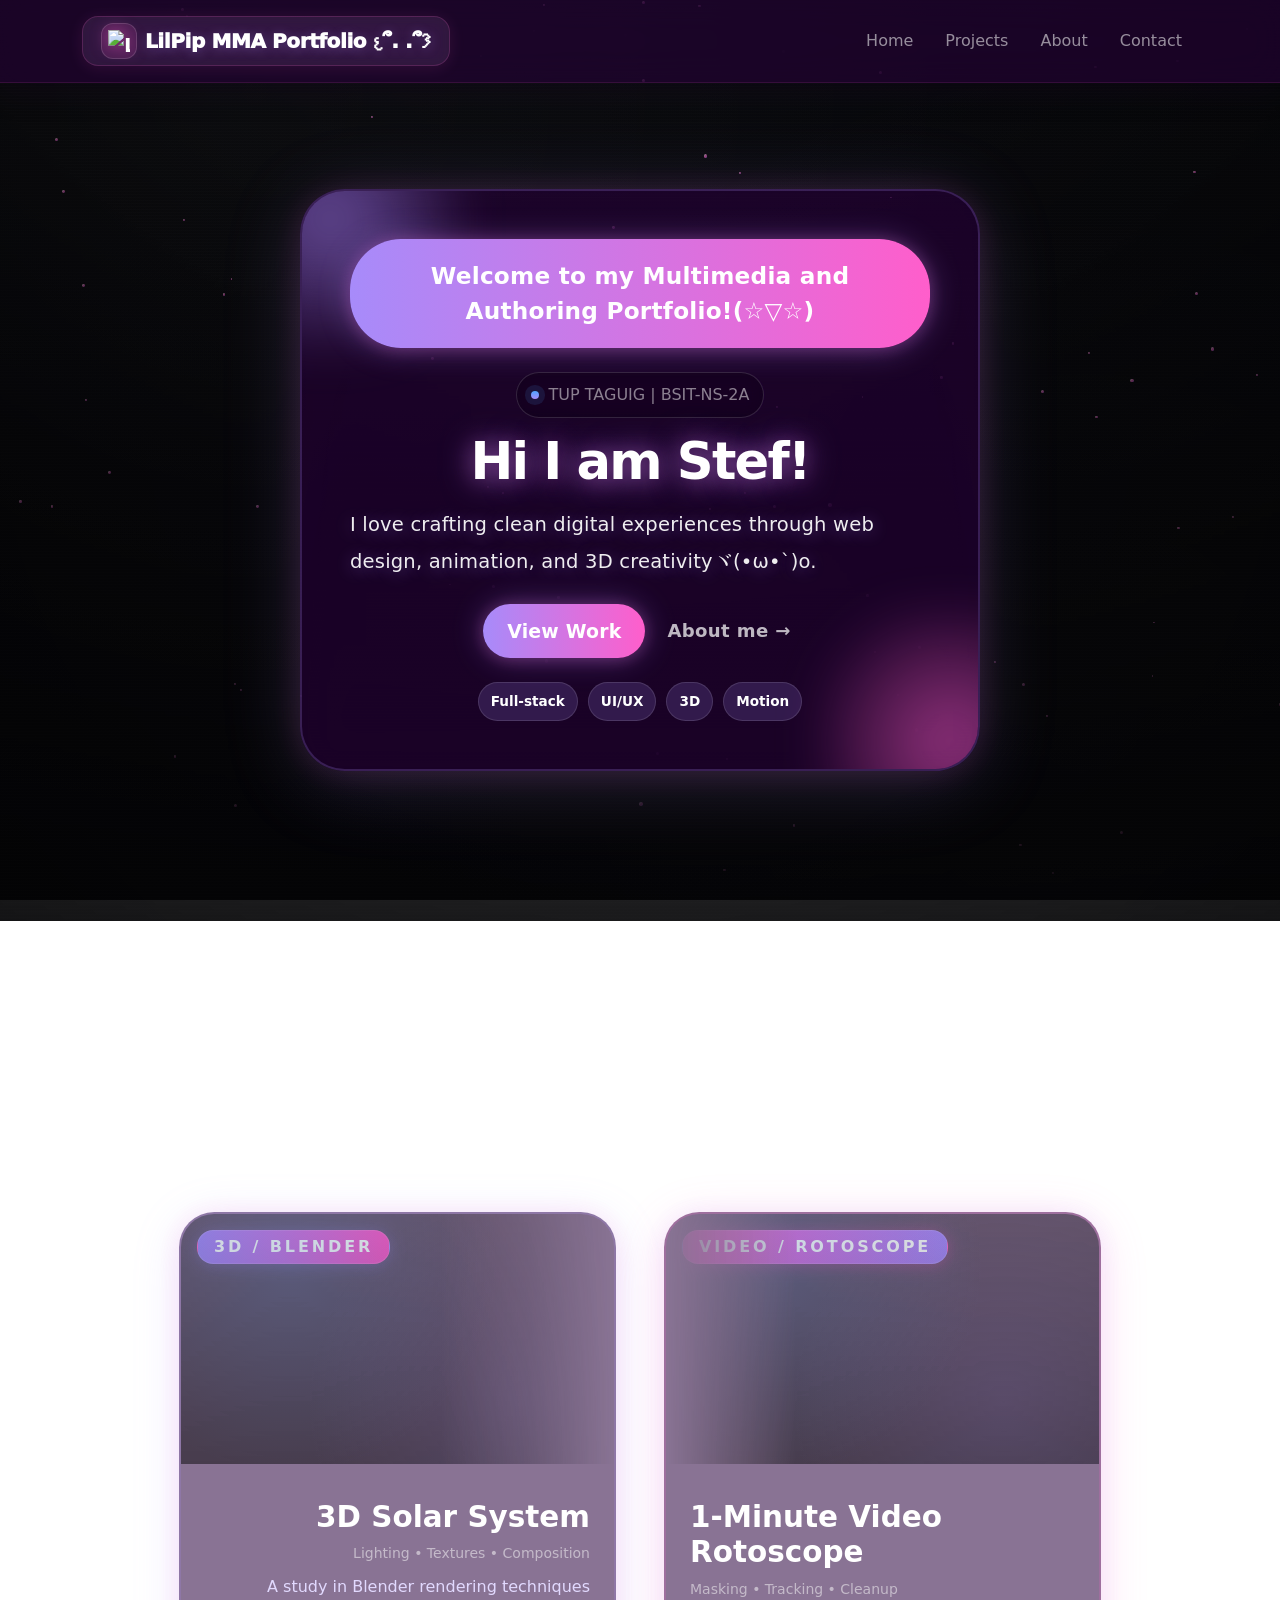
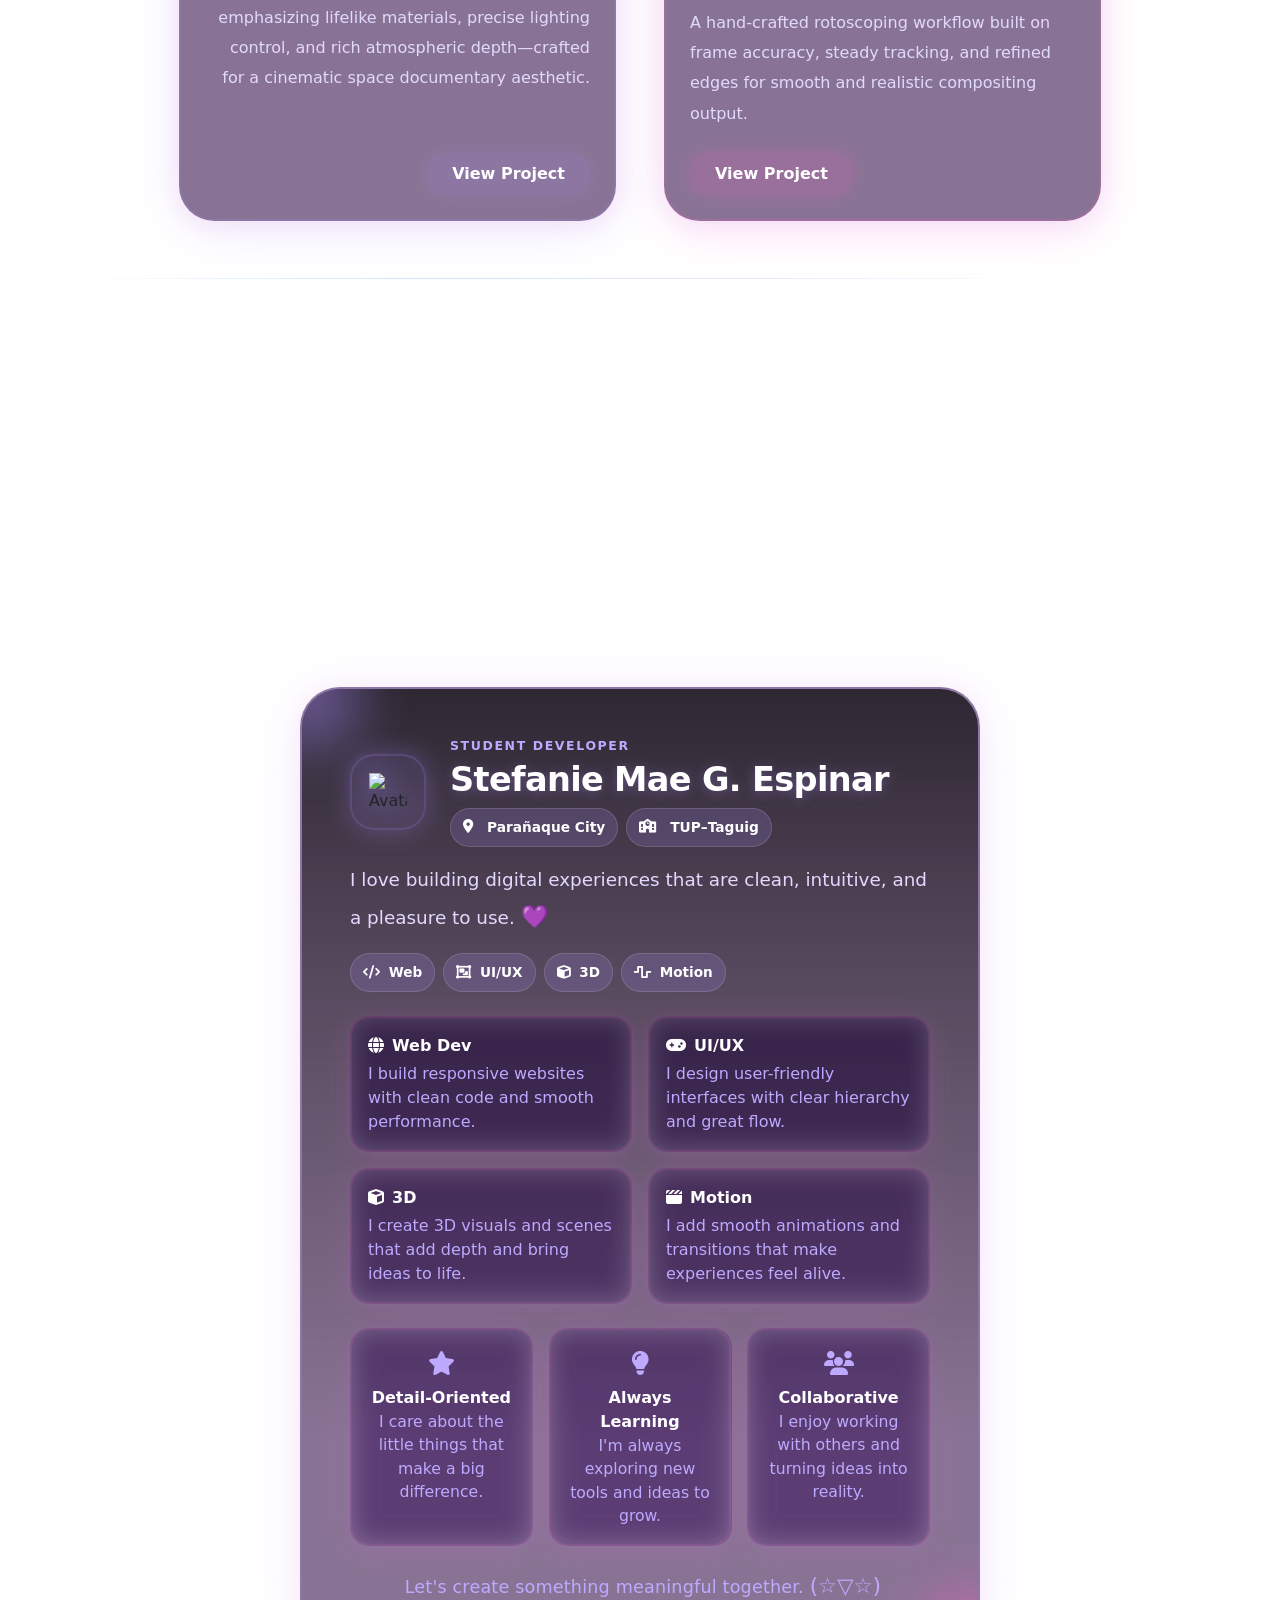
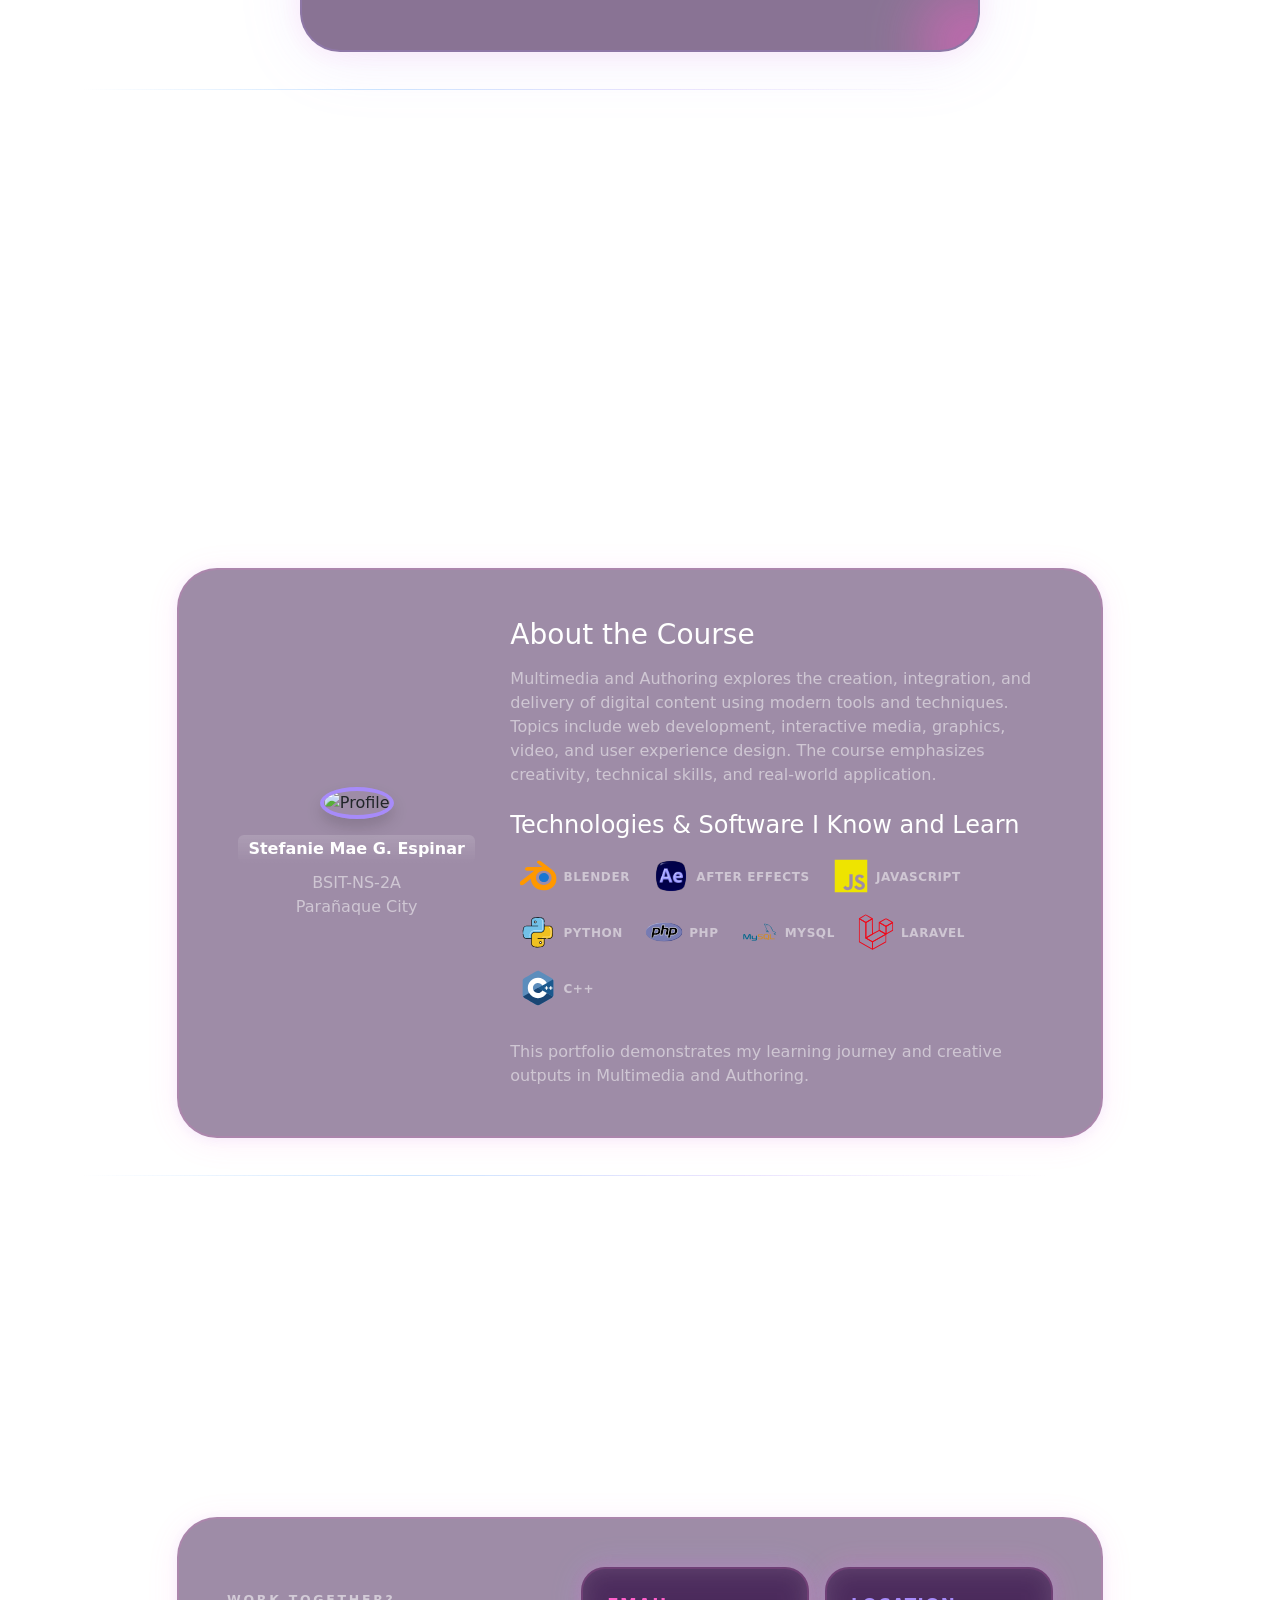
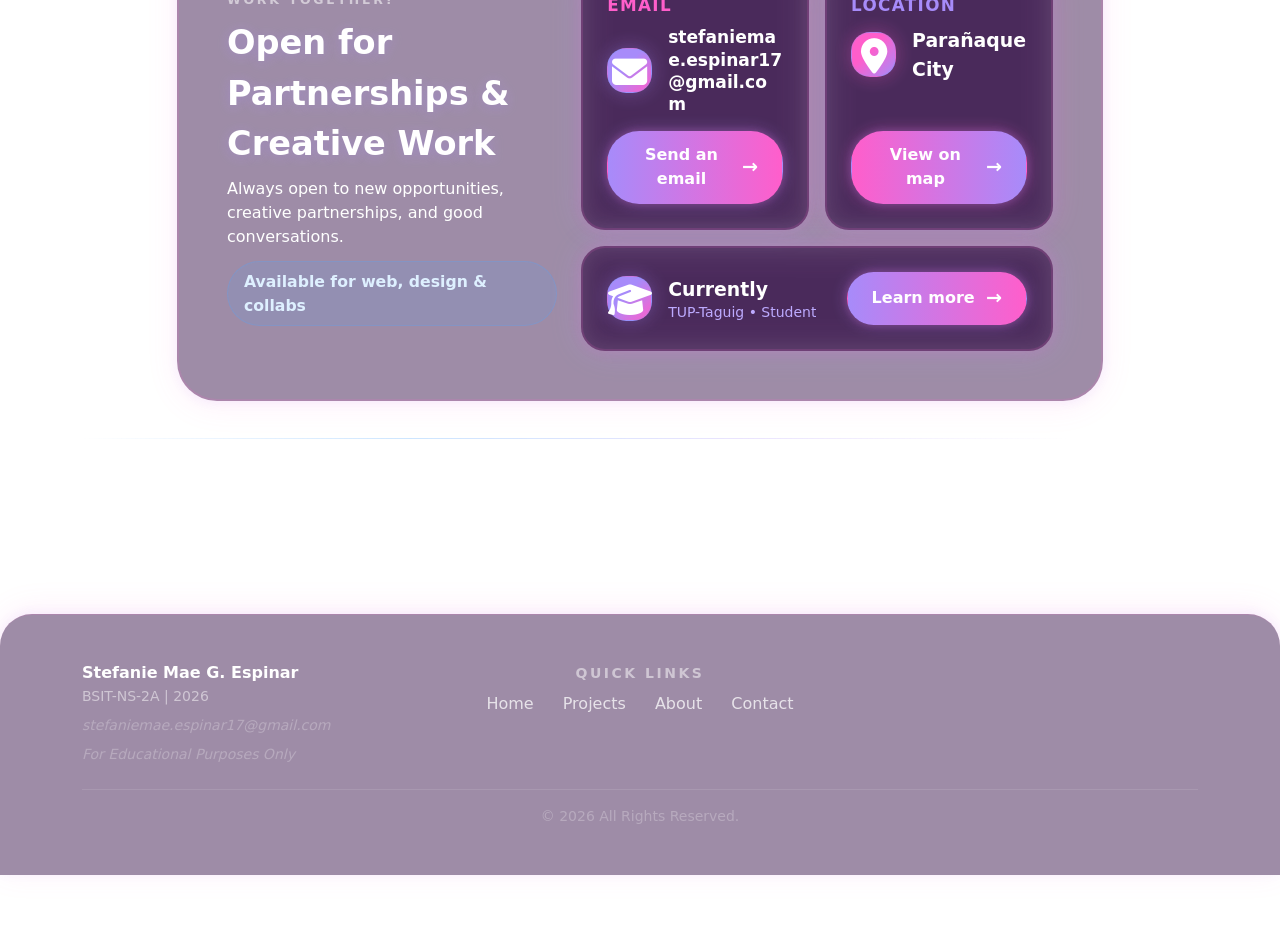
==== index.html @ 9fd8891c "Upload New Web" ====
<!DOCTYPE html>
<html lang="en">
<head>
    <meta charset="UTF-8">
    <meta name="viewport" content="width=device-width, initial-scale=1.0">
    <title>LilPip | MMA Portfolio</title>
    <link rel="icon" type="image/svg+xml" href="star.svg">
    <link rel="stylesheet" href="style/main.css">
</head>
<body>
    <div id="stars-bg"></div>
    <div id="header-placeholder"></div>
    <main>
        <!-- HERO (Centered / high-contrast) -->
        <section class="hero-video" aria-label="Hero">
            <video class="hero-video__bg" autoplay muted loop playsinline poster="assets/img/hero-poster.jpg">
                <source src="assets/videos/intro.webm" type="video/webm">
                <source src="assets/videos/intro.mp4" type="video/mp4">
            </video>
            <div class="hero-video__overlay" aria-hidden="true"></div>
            <div class="container hero-video__content d-flex align-items-center justify-content-center" style="min-height: 80vh;">
                <div class="glass-card mx-auto p-5" style="max-width: 680px; border-radius: 2.8rem; background: rgba(40,0,60,0.60); box-shadow: 0 12px 80px 0 #a78bfa33, 0 2px 32px 0 #ff5ecb22; border: 2.5px solid rgba(167,139,250,0.22); backdrop-filter: blur(24px); position:relative; overflow:hidden;">
                    <div style="position:absolute;inset:0;pointer-events:none;z-index:0;">
                        <div style="position:absolute;top:-60px;left:-60px;width:220px;height:220px;background:radial-gradient(circle at 40% 40%,#a78bfa88 0%,#ff5ecb00 80%);filter:blur(24px);"></div>
                        <div style="position:absolute;bottom:-60px;right:-60px;width:220px;height:220px;background:radial-gradient(circle at 60% 60%,#ff5ecb88 0%,#a78bfa00 80%);filter:blur(24px);"></div>
                    </div>
                    <div class="text-center mb-4 position-relative" style="z-index:1;">
                        <span style="display:inline-block;padding:0.85em 2em;font-size:1.45rem;font-weight:800;color:#fff;background:linear-gradient(90deg,#a78bfa,#ff5ecb);border-radius:2.2em;box-shadow:0 2px 32px #a78bfa55,0 1.5px 16px #ff5ecb44;letter-spacing:0.01em;backdrop-filter:blur(2px);">
                            Welcome to my Multimedia and Authoring Portfolio!(☆▽☆)
                        </span>
                    </div>
                    <div class="text-center">
                        <div class="pill mx-auto mb-3 position-relative" style="z-index:1;">
                            <span class="pill__dot" aria-hidden="true"></span>
                            <span class="text-white-50">TUP TAGUIG | BSIT-NS-2A</span>
                        </div>
                        <h1 class="hero-title fw-bold mb-3 position-relative" style="color: white; text-shadow: 0 2px 32px #a78bfa99, 0 2px 24px #ff5ecb55; font-size:3.2rem;line-height:1.08;z-index:1;">Hi I am Stef!</h1>
                    </div>
                    <p class="hero-subtitle mb-4 position-relative" style="font-size:1.22rem; color:rgba(255,255,255,0.93); text-shadow: 0 2px 16px #a78bfa77;z-index:1; font-weight:500; letter-spacing:0.01em;">
                        I love crafting clean digital experiences through web design, animation, and 3D creativityヾ(•ω•`)o.
                    </p>
                    <div class="d-flex flex-column flex-sm-row align-items-center justify-content-center gap-3 mb-2 position-relative" style="z-index:1;">
                        <a href="#projects" class="btn btn-hero px-4" style="background:linear-gradient(90deg,#a78bfa,#ff5ecb);color:#fff;font-weight:800;font-size:1.18rem;box-shadow:0 0 32px #a78bfa55,0 1.5px 16px #ff5ecb44;border:none;border-radius:2em;letter-spacing:0.01em;padding:0.7em 2.2em;transition:background 0.2s,box-shadow 0.2s;">View Work</a>
                        <a href="#about" class="hero-ghost-link" style="font-size:1.13rem;font-weight:700;">About me <span aria-hidden="true">→</span></a>
                    </div>
                    <div class="tag-row mt-4 position-relative" style="z-index:1;">
                        <span class="tag" style="background:rgba(167,139,250,0.18);color:#fff;font-weight:600;">Full-stack</span>
                        <span class="tag" style="background:rgba(167,139,250,0.18);color:#fff;font-weight:600;">UI/UX</span>
                        <span class="tag" style="background:rgba(167,139,250,0.18);color:#fff;font-weight:600;">3D</span>
                        <span class="tag" style="background:rgba(167,139,250,0.18);color:#fff;font-weight:600;">Motion</span>
                    </div>
                </div>
            </div>
           
        </section>

        <!-- PROJECTS -->
        <section id="projects" class="section">
            <div class="container">
                <div class="text-center mb-5">
                    <div class="section-kicker">Selected Work</div>
                    <h2 class="section-title mt-2 mb-3">Portfolio Projects</h2>
                    <p class="text-white-50 mb-0" style="max-width: 70ch; margin: 0 auto; line-height: 1.9;">
                        A collection of projects where I blend web development, motion, and visual storytelling to create experiences that feel polished, modern, and engaging—not just functional.
                    </p>
                </div>
                <div class="row g-5 justify-content-center align-items-stretch">
                    <!-- Solar System Project Card -->
                    <div class="col-12 col-lg-5 d-flex">
                        <a class="d-block text-decoration-none text-reset w-100 h-100" href="solar-system.html" aria-label="View 3D Solar System project">
                            <article class="feature glass-card h-100 d-flex flex-column" style="border-radius: 2.2rem; background: rgba(40,0,60,0.55); box-shadow: 0 8px 48px 0 #a78bfa33, 0 2px 24px 0 #ff5ecb22; border: 2.5px solid rgba(167,139,250,0.18); backdrop-filter: blur(18px); transition: box-shadow .3s, transform .3s; overflow:hidden;">
                                <div class="feature__media position-relative" style="overflow:hidden;">
                                    <video class="preview-video" autoplay muted playsinline poster="assets/img/solar-system.jpg" style="border-radius: 1.5rem 1.5rem 0 0; width:100%; object-fit:cover; min-height:220px; max-height:260px; box-shadow:0 2px 32px #a78bfa33;">
                                        <source src="assets/videos/solarsystem.webm" type="video/webm">
                                        <source src="assets/videos/solar-system.mp4" type="video/mp4">
                                    </video>
                                    <span class="feature__badge position-absolute top-0 start-0 m-3 px-3 py-1" style="background:linear-gradient(90deg,#a78bfa,#ff5ecb);color:#fff;font-weight:700;border-radius:1em;font-size:1rem;box-shadow:0 2px 16px #a78bfa55;">3D / Blender</span>
                                </div>
                                <div class="feature__body flex-grow-1 d-flex flex-column justify-content-between p-4">
                                    <div>
                                        <h3 class="feature__title mb-2" style="color:white;font-weight:800;">3D Solar System</h3>
                                        <div class="text-white-50 small mb-2">Lighting • Textures • Composition</div>
                                        <p class="feature__desc mb-3" style="color:#e2d9ff;">A study in Blender rendering techniques emphasizing lifelike materials, precise lighting control, and rich atmospheric depth—crafted for a cinematic space documentary aesthetic.</p>
                                    </div>
                                    <div class="feature__actions mt-2">
                                        <span class="btn btn-outline-ink px-4 py-2" style="background:rgba(167,139,250,0.13);color:#fff;font-weight:700;border-radius:1.2em;box-shadow:0 0 16px #a78bfa33;">View Project</span>
                                    </div>
                                </div>
                            </article>
                        </a>
                    </div>
                    <!-- Rotoscoping Project Card -->
                    <div class="col-12 col-lg-5 d-flex">
                        <a href="rotoscoping.html" class="d-block text-decoration-none text-reset w-100 h-100">
                            <article class="feature glass-card h-100 d-flex flex-column" style="border-radius: 2.2rem; background: rgba(40,0,60,0.55); box-shadow: 0 8px 48px 0 #ff5ecb33, 0 2px 24px 0 #a78bfa22; border: 2.5px solid rgba(255,94,203,0.18); backdrop-filter: blur(18px); transition: box-shadow .3s, transform .3s; overflow:hidden;">
                                <div class="feature__media position-relative" style="overflow:hidden;">
                                    <video class="preview-video" autoplay muted playsinline poster="assets/img/rotoscope-preview.jpg" style="border-radius: 1.5rem 1.5rem 0 0; width:100%; object-fit:cover; min-height:220px; max-height:260px; box-shadow:0 2px 32px #ff5ecb33;">
                                        <source src="assets/videos/rotoscope-preview.webm" type="video/webm">
                                        <source src="assets/videos/rotoscope-preview.mp4" type="video/mp4">
                                    </video>
                                    <span class="feature__badge position-absolute top-0 start-0 m-3 px-3 py-1" style="background:linear-gradient(90deg,#ff5ecb,#a78bfa);color:#fff;font-weight:700;border-radius:1em;font-size:1rem;box-shadow:0 2px 16px #ff5ecb55;">Video / Rotoscope</span>
                                </div>
                                <div class="feature__body flex-grow-1 d-flex flex-column justify-content-between p-4">
                                    <div>
                                        <h3 class="feature__title mb-2" style="color:white;font-weight:800;">1-Minute Video Rotoscope</h3>
                                        <div class="text-white-50 small mb-2">Masking • Tracking • Cleanup</div>
                                        <p class="feature__desc mb-3" style="color:#e2d9ff;">A hand-crafted rotoscoping workflow built on frame accuracy, steady tracking, and refined edges for smooth and realistic compositing output.</p>
                                    </div>
                                    <div class="feature__actions mt-2">
                                        <span class="btn btn-outline-ink px-4 py-2" style="background:rgba(255,94,203,0.13);color:#fff;font-weight:700;border-radius:1.2em;box-shadow:0 0 16px #ff5ecb33;">View Project</span>
                                    </div>
                                </div>
                            </article>
                        </a>
                    </div>
                </div>
                <div class="story-divider mt-5"><span>Next: Profile</span></div>
            </div>
        </section>

        <!-- ABOUT -->
        <section id="about" class="section section--profile">
            <div class="container">
                <div class="text-center mb-5">
                    <div class="section-kicker">Profile</div>
                    <h2 class="section-title mt-2 mb-2">About Me</h2>
                    <p class="text-white-50 mb-0" style="max-width: 60ch; margin: 0 auto; line-height: 1.85;">
                        A simple glimpse into my work, interests, and the creative things I enjoy exploring.(✿◡‿◡)
                    </p>
                </div>

                <!-- Upgraded Profile Card -->
                <div class="profile-card profile-card--purplefire glass-card p-4 p-md-5 mx-auto" style="border-radius: 2.5rem; background: rgba(40,0,60,0.55); box-shadow: 0 8px 64px 0 rgba(167,139,250,0.13), 0 1.5px 24px 0 rgba(255,94,203,0.10); border: 2px solid rgba(167,139,250,0.18); backdrop-filter: blur(18px); max-width: 680px; position:relative;">
                    <div style="position:absolute;inset:0;pointer-events:none;z-index:0;">
                        <div style="position:absolute;top:-40px;left:-40px;width:120px;height:120px;background:radial-gradient(circle at 40% 40%,#a78bfa88 0%,#ff5ecb00 80%);filter:blur(18px);"></div>
                        <div style="position:absolute;bottom:-40px;right:-40px;width:120px;height:120px;background:radial-gradient(circle at 60% 60%,#ff5ecb88 0%,#a78bfa00 80%);filter:blur(18px);"></div>
                    </div>
                    <div class="d-flex align-items-center gap-4 mb-3 position-relative" style="z-index:1;">
                        <div class="d-flex align-items-center justify-content-center" aria-hidden="true" style="background: rgba(167,139,250,0.13); border-radius: 1.5rem; width: 76px; height: 76px; box-shadow: 0 0 24px #a78bfa55; border: 2px solid rgba(167,139,250,0.18);">
                            <img src="star.svg" alt="Avatar" style="width: 38px; height: 38px; filter: drop-shadow(0 0 12px #a78bfa88);">
                        </div>
                        <div>
                            <div class="section-kicker mb-1" style="letter-spacing:0.13em;color:#bdaaff;font-weight:700;">STUDENT DEVELOPER</div>
                            <h3 class="profile-title mb-2" style="color: white; text-shadow: 0 2px 12px #a78bfa55;font-size:2.1rem;font-weight:800;">Stefanie Mae G. Espinar</h3>
                            <div class="d-flex flex-wrap gap-2 mt-2">
                                <span class="profile-pill" style="background:rgba(167,139,250,0.18);color:#fff;font-weight:600;"><i class="fa-solid fa-location-dot me-1"></i> Parañaque City</span>
                                <span class="profile-pill" style="background:rgba(167,139,250,0.18);color:#fff;font-weight:600;"><i class="fa-solid fa-school me-1"></i> TUP–Taguig</span>
                            </div>
                        </div>
                    </div>
                    <p class="profile-bio mb-3 position-relative" style="color:#e2d9ff;font-size:1.15rem;z-index:1;">I love building digital experiences that are clean, intuitive, and a pleasure to use. <span style="color:#bdaaff;font-size:1.2em;">💜</span></p>
                    <div class="d-flex flex-wrap gap-2 mb-4 position-relative" style="z-index:1;">
                        <span class="profile-tag" style="background:rgba(167,139,250,0.18);color:#fff;font-weight:600;"><i class="fa-solid fa-code me-1"></i> Web</span>
                        <span class="profile-tag" style="background:rgba(167,139,250,0.18);color:#fff;font-weight:600;"><i class="fa-solid fa-object-group me-1"></i> UI/UX</span>
                        <span class="profile-tag" style="background:rgba(167,139,250,0.18);color:#fff;font-weight:600;"><i class="fa-solid fa-cube me-1"></i> 3D</span>
                        <span class="profile-tag" style="background:rgba(167,139,250,0.18);color:#fff;font-weight:600;"><i class="fa-solid fa-wave-square me-1"></i> Motion</span>
                    </div>
                    <div class="row g-3 mb-4 position-relative" style="z-index:1;">
                        <div class="col-12 col-md-6">
                            <div class="glass-card h-100 p-3" style="background:rgba(167,139,250,0.10);border-radius:1.2rem;">
                                <div class="fw-bold mb-1" style="color:#fff;"><i class="fa-solid fa-globe me-2"></i>Web Dev</div>
                                <div style="color:#bdaaff;">I build responsive websites with clean code and smooth performance.</div>
                            </div>
                        </div>
                        <div class="col-12 col-md-6">
                            <div class="glass-card h-100 p-3" style="background:rgba(167,139,250,0.10);border-radius:1.2rem;">
                                <div class="fw-bold mb-1" style="color:#fff;"><i class="fa-solid fa-gamepad me-2"></i>UI/UX</div>
                                <div style="color:#bdaaff;">I design user-friendly interfaces with clear hierarchy and great flow.</div>
                            </div>
                        </div>
                        <div class="col-12 col-md-6">
                            <div class="glass-card h-100 p-3" style="background:rgba(167,139,250,0.10);border-radius:1.2rem;">
                                <div class="fw-bold mb-1" style="color:#fff;"><i class="fa-solid fa-cube me-2"></i>3D</div>
                                <div style="color:#bdaaff;">I create 3D visuals and scenes that add depth and bring ideas to life.</div>
                            </div>
                        </div>
                        <div class="col-12 col-md-6">
                            <div class="glass-card h-100 p-3" style="background:rgba(167,139,250,0.10);border-radius:1.2rem;">
                                <div class="fw-bold mb-1" style="color:#fff;"><i class="fa-solid fa-clapperboard me-2"></i>Motion</div>
                                <div style="color:#bdaaff;">I add smooth animations and transitions that make experiences feel alive.</div>
                            </div>
                        </div>
                    </div>
                    <div class="row g-3 mb-3 position-relative" style="z-index:1;">
                        <div class="col-12 col-md-4">
                            <div class="glass-card h-100 p-3 text-center" style="background:rgba(167,139,250,0.10);border-radius:1.2rem;">
                                <div class="mb-1" style="color:#bdaaff;font-size:1.5em;"><i class="fa-solid fa-star"></i></div>
                                <div class="fw-bold" style="color:#fff;">Detail-Oriented</div>
                                <div style="color:#bdaaff;font-size:0.98em;">I care about the little things that make a big difference.</div>
                            </div>
                        </div>
                        <div class="col-12 col-md-4">
                            <div class="glass-card h-100 p-3 text-center" style="background:rgba(167,139,250,0.10);border-radius:1.2rem;">
                                <div class="mb-1" style="color:#bdaaff;font-size:1.5em;"><i class="fa-solid fa-lightbulb"></i></div>
                                <div class="fw-bold" style="color:#fff;">Always Learning</div>
                                <div style="color:#bdaaff;font-size:0.98em;">I'm always exploring new tools and ideas to grow.</div>
                            </div>
                        </div>
                        <div class="col-12 col-md-4">
                            <div class="glass-card h-100 p-3 text-center" style="background:rgba(167,139,250,0.10);border-radius:1.2rem;">
                                <div class="mb-1" style="color:#bdaaff;font-size:1.5em;"><i class="fa-solid fa-users"></i></div>
                                <div class="fw-bold" style="color:#fff;">Collaborative</div>
                                <div style="color:#bdaaff;font-size:0.98em;">I enjoy working with others and turning ideas into reality.</div>
                            </div>
                        </div>
                    </div>
                    <div class="text-center mt-4 position-relative" style="z-index:1;">
                        <span style="color:#bdaaff;font-size:1.1em;letter-spacing:0.01em;"><i class="fa-solid fa-sparkles"></i> Let's create something meaningful together. <span style="font-size:1.2em;">(☆▽☆)</span></span>
                    </div>
                </div>

                <div class="story-divider"><span>Next: About the Course</span></div>
            </div>
        </section>

        <!-- TECH STACK -->
        <section id="tech-stack" class="section">
            <div class="container">
                <div class="text-center mb-5">
                    <div class="section-kicker">Subject Portfolio</div>
                    <h2 class="section-title mt-2 mb-3">Multimedia and Authoring</h2>
                    <p class="text-white-50 mb-0" style="max-width: 70ch; margin: 0 auto; line-height: 1.9;">
                        This portfolio is created for the subject <b>Multimedia and Authoring</b> (BSIT-NS-2A). The course covers the fundamentals of multimedia systems, authoring tools, and creative digital content production. Here you’ll find my projects, skills, and reflections as a student in this course.
                    </p>
                </div>
                <div class="row justify-content-center g-4">
                    <div class="col-12 col-lg-10">
                        <div class="glass-card p-4 p-md-5" style="border-radius:2.5rem;">
                            <div class="row g-4 align-items-center">
                                <div class="col-md-4 text-center">
                                    <img src="assets/stef.png" alt="Profile" class="rounded-circle shadow" style="width: 160px; height: 160px; object-fit: cover; border: 4px solid #a78bfa; box-shadow: 0 0 32px #ff5ecb44;">
                                    <div class="mt-3">
                                        <span class="badge bg-gradient" style="background: linear-gradient(90deg,#a78bfa,#ff5ecb);color:#fff;font-size:1rem;">Stefanie Mae G. Espinar</span>
                                    </div>
                                    <div class="mt-2 text-white-50">BSIT-NS-2A<br>Parañaque City</div>
                                </div>
                                <div class="col-md-8">
                                    <h3 class="mb-3" style="color:white;">About the Course</h3>
                                    <p class="mb-2 text-white-50">Multimedia and Authoring explores the creation, integration, and delivery of digital content using modern tools and techniques. Topics include web development, interactive media, graphics, video, and user experience design. The course emphasizes creativity, technical skills, and real-world application.</p>
                                    <h4 class="mt-4 mb-2" style="color:white;">Technologies & Software I Know and Learn</h4>
                                    <ul class="list-inline mb-0">
                                        <li class="list-inline-item m-2"><img src="assets/logos/blender.svg" alt="Blender" style="width:40px;"> <span class="tech-label">Blender</span></li>
                                        <li class="list-inline-item m-2"><img src="assets/logos/after-effects.svg" alt="After Effects" style="width:40px;"> <span class="tech-label">After Effects</span></li>
                                        <li class="list-inline-item m-2"><img src="assets/logos/javascript.svg" alt="JavaScript" style="width:40px;"> <span class="tech-label">JavaScript</span></li>
                                        <li class="list-inline-item m-2"><img src="assets/logos/python.svg" alt="Python" style="width:40px;"> <span class="tech-label">Python</span></li>
                                        <li class="list-inline-item m-2"><img src="assets/logos/php.svg" alt="PHP" style="width:40px;"> <span class="tech-label">PHP</span></li>
                                        <li class="list-inline-item m-2"><img src="assets/logos/mysql.svg" alt="MySQL" style="width:40px;"> <span class="tech-label">MySQL</span></li>
                                        <li class="list-inline-item m-2"><img src="assets/logos/laravel.svg" alt="Laravel" style="width:40px;"> <span class="tech-label">Laravel</span></li>
                                        <li class="list-inline-item m-2"><img src="assets/logos/cpp.svg" alt="C++" style="width:40px;"> <span class="tech-label">C++</span></li>
                                    </ul>
                                    <div class="mt-4">
                                        <p class="mb-0 text-white-50">This portfolio demonstrates my learning journey and creative outputs in Multimedia and Authoring.</p>
                                    </div>
                                </div>
                            </div>
                        </div>
                    </div>
                </div>
                <div class="story-divider"><span>Next: Contact</span></div>
            </div>
        </section>

        <!-- CONTACT -->
        <section id="contact" class="section">
            <div class="container">
                <div class="text-center mb-5">
                    <div class="section-kicker">Contacts</div>
                    <h2 class="section-title mt-2 mb-3">Connect with Me!</h2>
                </div>
                <div class="row justify-content-center g-4">
                    <div class="col-12 col-lg-10">
                        <div class="glass-card p-4 p-md-5" style="border-radius:2.5rem;">
                            <div class="row g-4 align-items-center">
                                <div class="col-md-5 text-center text-md-start">
                                    <div class="section-kicker mb-2">Work together?</div>
                                    <div class="profile-title mb-2" style="font-size:2.1rem;font-weight:900;color:white;text-shadow:0 2px 12px #a78bfa55;">Open for Partnerships & Creative Work</div>
                                    <p class="profile-bio mb-2" style="color: white;">
                                        Always open to new opportunities, creative partnerships, and good conversations.
                                    </p>
                                    <span class="profile-tag profile-tag--blue">Available for web, design & collabs</span>
                                </div>
                                <div class="col-md-7">
                                    <div class="row g-3">
                                        <div class="col-12 col-md-6 col-lg-6 mb-3 mb-md-0">
                                            <div class="glass-card h-100 d-flex flex-column justify-content-between align-items-start p-4" style="border-radius:1.5rem;min-height:180px;box-shadow:0 0 32px #a78bfa33,0 0 16px #ff5ecb33;">
                                                <div>
                                                    <div class="section-kicker mb-2" style="color:#ff5ecb;font-size:1.05em;letter-spacing:0.08em;">Email</div>
                                                    <div class="d-flex align-items-center mb-2">
                                                        <div class="contact-info-icon me-3" style="font-size:2.2rem;color:#fff;background:linear-gradient(135deg,#a78bfa 40%,#ff5ecb 100%);border-radius:1.2rem;padding:12px 16px 10px 16px;box-shadow:0 0 18px #a78bfa55;"><i class="fa-solid fa-envelope"></i></div>
                                                        <div style="min-width:0;">
                                                            <div class="fw-bold" style="font-size:1.07em;color:white;word-break:break-all;line-height:1.3;">stefaniemae.espinar17@gmail.com</div>
                                                        </div>
                                                    </div>
                                                </div>
                                                <a href="mailto:aniemae.espinar17@gmail.com" class="btn btn-glow w-100 mt-2" style="background:linear-gradient(90deg,#a78bfa,#ff5ecb);color:#fff;font-weight:700;border-radius:2em;padding:0.7em 1.5em;box-shadow:0 0 16px #a78bfa55,0 0 8px #ff5ecb44;transition:background 0.2s,box-shadow 0.2s;display:flex;align-items:center;justify-content:center;gap:0.7em;">
                                                    Send an email <span style="font-size:1.2em;">→</span>
                                                </a>
                                            </div>
                                        </div>
                                        <div class="col-12 col-md-6 col-lg-6 mb-3 mb-md-0">
                                            <div class="glass-card h-100 d-flex flex-column justify-content-between align-items-start p-4" style="border-radius:1.5rem;min-height:180px;box-shadow:0 0 32px #ff5ecb33,0 0 16px #a78bfa33;">
                                                <div>
                                                    <div class="section-kicker mb-2" style="color:#a78bfa;font-size:1.05em;letter-spacing:0.08em;">Location</div>
                                                    <div class="d-flex align-items-center mb-2">
                                                        <div class="contact-info-icon me-3" style="font-size:2.2rem;color:#fff;background:linear-gradient(135deg,#ff5ecb 40%,#a78bfa 100%);border-radius:1.2rem;padding:12px 16px 10px 16px;box-shadow:0 0 18px #ff5ecb55;"><i class="fa-solid fa-location-dot"></i></div>
                                                        <div>
                                                            <div class="fw-bold" style="font-size:1.18em;color:white;">Parañaque City</div>
                                                        </div>
                                                    </div>
                                                </div>
                                                <a href="https://maps.google.com/?q=Parañaque+City" target="_blank" class="btn btn-glow w-100 mt-2" style="background:linear-gradient(90deg,#ff5ecb,#a78bfa);color:#fff;font-weight:700;border-radius:2em;padding:0.7em 1.5em;box-shadow:0 0 16px #ff5ecb55,0 0 8px #a78bfa44;transition:background 0.2s,box-shadow 0.2s;display:flex;align-items:center;justify-content:center;gap:0.7em;">
                                                    View on map <span style="font-size:1.2em;">→</span>
                                                </a>
                                            </div>
                                        </div>
                                        <div class="col-12 mt-3">
                                            <div class="glass-card h-100 d-flex flex-column flex-md-row align-items-center justify-content-between p-4" style="border-radius:1.5rem;box-shadow:0 0 32px #a78bfa33,0 0 16px #ff5ecb33;">
                                                <div class="d-flex align-items-center mb-2 mb-md-0">
                                                    <div class="contact-info-icon me-3" style="font-size:2.2rem;color:#fff;background:linear-gradient(135deg,#a78bfa 40%,#ff5ecb 100%);border-radius:1.2rem;padding:12px 16px 10px 16px;box-shadow:0 0 18px #a78bfa55;"><i class="fa-solid fa-graduation-cap"></i></div>
                                                    <div>
                                                        <div class="fw-bold" style="font-size:1.18em;color:white;">Currently</div>
                                                        <div class="contact-info-sub small" style="color:#bdaaff;">TUP-Taguig • Student</div>
                                                    </div>
                                                </div>
                                                <a href="#about" class="btn btn-glow mt-2 mt-md-0" style="background:linear-gradient(90deg,#a78bfa,#ff5ecb);color:#fff;font-weight:700;border-radius:2em;padding:0.7em 1.5em;box-shadow:0 0 16px #a78bfa55,0 0 8px #ff5ecb44;transition:background 0.2s,box-shadow 0.2s;display:flex;align-items:center;justify-content:center;gap:0.7em;">
                                                    Learn more <span style="font-size:1.2em;">→</span>
                                                </a>
                                            </div>
                                        </div>
                                    </div>
                                </div>
                            </div>
                        </div>
                    </div>
                </div>
                <div class="story-divider"><span>End of page</span></div>
            </div>
        </section>
    </main>
    <div id="footer-placeholder"></div>
        <div class="text-center mt-4 mb-2">
            <small style="color:rgba(255,255,255,0.45);font-size:1rem;letter-spacing:.04em;">This website is for educational purposes only.</small>
        </div>
    <script>
        // Starfield background generator
        const STAR_COUNT = 90;
        const starsBg = document.getElementById('stars-bg');
        function randomBetween(a, b) { return a + Math.random() * (b - a); }
        for (let i = 0; i < STAR_COUNT; i++) {
            const star = document.createElement('div');
            star.className = 'star';
            const size = randomBetween(1.5, 3.7);
            star.style.width = `${size}px`;
            star.style.height = `${size}px`;
            star.style.top = `${randomBetween(0, 100)}vh`;
            star.style.left = `${randomBetween(0, 100)}vw`;
            star.style.animationDelay = `${randomBetween(0, 2.5)}s`;
            starsBg.appendChild(star);
        }
        // Custom star cursor
        const cursorUrl = 'star.svg';
        document.body.style.cursor = `url(${cursorUrl}) 16 16, auto`;
        var link = document.createElement('link');
        link.rel = 'stylesheet';
        link.href = 'https://cdn.jsdelivr.net/npm/bootstrap@5.3.3/dist/css/bootstrap.min.css';
        document.head.appendChild(link);
        var faLink = document.createElement('link');
        faLink.rel = 'stylesheet';
        faLink.href = 'https://cdnjs.cloudflare.com/ajax/libs/font-awesome/6.7.2/css/all.min.css';
        document.head.appendChild(faLink);
    </script>
    <script src="https://cdn.jsdelivr.net/npm/bootstrap@5.3.3/dist/js/bootstrap.bundle.min.js"></script>
        <script src="scripts/main.js"></script>
        <script>
        // Ensure preview videos play fully before looping
        document.addEventListener('DOMContentLoaded', function() {
            document.querySelectorAll('.preview-video').forEach(function(video) {
                video.addEventListener('ended', function() {
                    video.currentTime = 0;
                    video.play();
                });
            });
        });
        </script>
</body>
</html>
---- style/main.css ----
/* ==========================================================================
   CUSTOM STAR CURSOR
   ========================================================================== */
body, a, button, input, textarea, select, label, .btn, [role="button"] {
    cursor: url('../star.svg') 16 16, auto !important;
}
/* ==========================================================================
   STARFIELD BACKGROUND
   ========================================================================== */
#stars-bg {
    position: fixed;
    top: 0;
    left: 0;
    width: 100vw;
    height: 100vh;
    pointer-events: none;
    z-index: 0;
    overflow: hidden;
}
.star {
    position: absolute;
    border-radius: 50%;
    background: linear-gradient(135deg, #fff, #ff5ecb 60%, #a78bfa 100%);
    opacity: 0.85;
    animation: sparkle 2.5s infinite ease-in-out;
}
@keyframes sparkle {
    0%, 100% { opacity: 0.85; transform: scale(1); }
    50% { opacity: 0.35; transform: scale(1.3); }
}
/* ==========================================================================
   GLASSMORPHISM UTILITY
   ========================================================================== */
.glass-card {
    background: rgba(40,0,60,0.45);
    box-shadow: 0 4px 32px 0 rgba(255,94,203,0.10), 0 1.5px 12px 0 rgba(167,139,250,0.10);
    border: 2px solid rgba(255,94,203,0.13);
    backdrop-filter: blur(14px);
    border-radius: 2rem;
    transition: box-shadow .3s, transform .3s;
}
.glass-card:hover {
    box-shadow: 0 8px 48px 0 rgba(255,94,203,0.18), 0 2.5px 24px 0 rgba(167,139,250,0.18);
    transform: translateY(-4px) scale(1.02);
}
/* ==========================================================================
   1. ROOT VARIABLES, BASE ELEMENTS, GLOBALS
   ========================================================================== */
html { scroll-behavior: smooth; }
body {
    background-color: #07070a;;
    background-image:
        radial-gradient(circle at 20% 10%, rgba(255,255,255,.030) 0px, transparent 55%),
        radial-gradient(circle at 85% 80%, rgba(255,255,255,.018) 0px, transparent 55%),
        linear-gradient(180deg,#0c0d12 0%, #07070a 55%, #060608 100%);
    background-attachment: fixed;
    color: #ffffff;
    font-family: 'Inter', sans-serif;
    padding-top: 0;
    min-height: 100vh;
}
.spacer{
    height: 70px;
}
/* ==========================================================================
   3. SECTION LAYOUTS & HEADINGS
   ========================================================================== */
.section { position: relative; padding: clamp(64px, 7vw, 110px) 0; }
.section-title { font-size: clamp(1.8rem, 3.5vw, 2.6rem); letter-spacing: -0.02em; color: white; }
.section-kicker {
    color: rgba(255,255,255,.55);
    text-transform: uppercase;
    letter-spacing: .22em;
    font-weight: 900;
    font-size: .78rem;
}

        background-color: #2a003f;
        background-image:
            radial-gradient(circle at 20% 10%, rgba(255,0,128,.08) 0px, transparent 55%),
            radial-gradient(circle at 85% 80%, rgba(186,0,255,.06) 0px, transparent 55%),
            linear-gradient(180deg,#4e006e 0%, #2a003f 55%, #1a0026 100%);
   4. NAVIGATION
   ========================================================================== */
.glass-nav {
    background: linear-gradient(to bottom, rgba(0,0,0,.92) 0%, rgba(0,0,0,0) 100%);
    backdrop-filter: blur(10px);
    transition: all 0.3s ease;
    position: fixed;
    overflow: hidden;
        background: linear-gradient(90deg, #ff5ecb, #a78bfa);
}

.nav-link { position: relative; transition: color 0.25s ease; }
.nav-link::after {
    content: '';
    position: absolute;
    width: 0;
    height: 2px;
    bottom: 5px;
    left: 50%;
        color: #fff;
    transition: all 0.25s ease;
}
.nav-link:hover::after { width: 100%; left: 0; }
.nav-link:hover { color: #4da3ff !important; }

/* ==========================================================================
   5. FOOTER
   ========================================================================== */
footer a { transition: all 0.25s ease; }
footer a:hover { color: #4da3ff !important; opacity: 1 !important; }
footer .fab { transition: transform 0.25s ease; }
footer a:hover .fab { transform: translateY(-3px); }

        color: #fff;
   6. PANELS, BUTTONS & BASIC COMPONENTS
   ========================================================================== */
.panel {
        background: linear-gradient(180deg, #ff5ecb, #a78bfa);
    border: 1px solid rgba(255,255,255,.10);
    border-radius: 18px;
    box-shadow: 0 22px 70px rgba(0,0,0,.55);
        border-color: rgba(255,94,203,.35);

.btn-hero {
    border: 1px solid rgba(255,255,255,.14);
    border-radius: 18px !important;
    padding: 16px 24px;
        background: linear-gradient(180deg, #ff5ecb, #a78bfa);
    letter-spacing: 0.02em;
    color: #000000;
    font-weight: bold !important;
        background: linear-gradient(90deg, transparent, rgba(255,94,203,.28), rgba(167,139,250,.24), transparent);
    box-shadow:
        0 18px 60px rgba(0,0,0,.55),
        0 0 0 1px rgba(77,163,255,.12);
    transition: transform .25s ease, box-shadow .25s ease, filter .25s ease;
}
        background: radial-gradient(circle at 25% 20%, rgba(255,94,203,.14), transparent 55%),
                    radial-gradient(circle at 78% 75%, rgba(167,139,250,.12), transparent 55%),
                    linear-gradient(180deg, rgba(0,0,0,.10), rgba(0,0,0,.35));
    box-shadow:
        0 26px 85px rgba(0,0,0,.68),
        0 0 40px rgba(77,163,255,.16),
        0 0 40px rgba(167,139,250,.12);
    color: #06101f;
}

.hero-ghost-link {
    color: rgba(255, 255, 255, 0.72);
    text-decoration: none;
    font-weight: 900;
    letter-spacing: 0.02em;
    transition: color .2s ease, transform .2s ease;
    padding: 10px 6px;
}
.hero-ghost-link:hover { color: #fff; transform: translateX(3px); }

.pill {
    display: inline-flex;
    align-items: center;
    gap: 10px;
    padding: 10px 14px;
    border-radius: 999px;
    background: rgba(0, 0, 0, 0.32);
    border: 1px solid rgba(255, 255, 255, 0.14);
    backdrop-filter: blur(10px);
}
.pill__dot {
    width: 8px; height: 8px; border-radius: 999px;
    background: linear-gradient(180deg, #4da3ff, #a78bfa);
    box-shadow: 0 0 0 6px rgba(77, 163, 255, 0.12);
}

.tag-row { display:flex; flex-wrap:wrap; gap:10px; justify-content:center; }
.tag {
    padding: 8px 12px;
    border-radius: 999px;
    font-size: 0.85rem;
    color: rgba(255,255,255,.82);
    background: rgba(0,0,0,.22);
    border: 1px solid rgba(255,255,255,.12);
    transition: transform .2s ease, border-color .2s ease, color .2s ease;
}
.tag:hover{
    transform: translateY(-2px);
    border-color: rgba(77,163,255,.35);
    color: #fff;
}

/* ==========================================================================
   7. HERO SECTION
   ========================================================================== */
.hero-video {
    position: relative;
    min-height: 100vh;
    overflow: hidden;
    display: grid;
    place-items: center;
    padding: clamp(120px, 12vh, 170px) 0 clamp(70px, 9vh, 110px);
    isolation: isolate;
}
.hero-video__bg {
    position: absolute;
    inset: 0;
    width: 100%;
    height: 100%;
    object-fit: cover;
    transform: scale(1.08);
    filter: saturate(1.0) contrast(1.08) brightness(0.78);
}
.hero-video__overlay {
    position: absolute;
    inset: 0;
    z-index: 0;
    background:
    radial-gradient(circle at 50% 40%, rgba(0, 0, 0, 0.04), rgba(0, 0, 0, 0.48)),
    linear-gradient(to bottom, rgba(7, 7, 10, 0.08), rgba(7, 7, 10, 0.88));
}
.hero-video::after {
    content: "";
    position: absolute;
    inset: 0;
    z-index: 1;
    pointer-events: none;
    opacity: 0.11;
    background-image:
        repeating-linear-gradient(
            0deg,
            rgba(255, 255, 255, 0.06) 0px,
            rgba(255, 255, 255, 0.06) 1px,
            transparent 1px,
            transparent 3px
        );
    mix-blend-mode: overlay;
}
.hero-video__content { position: relative; z-index: 2; }
.hero-title {
    font-size: clamp(2.9rem, 5.5vw, 5rem);
    line-height: 1.02;
    letter-spacing: -0.035em;
    text-shadow: 0 18px 70px rgba(0, 0, 0, 0.55);
}
.hero-subtitle {
    max-width: 62ch;
    margin-left: auto;
    margin-right: auto;
    line-height: 1.9;
    font-size: 1.06rem;
    color: rgba(255,255,255,.72);
}

.hero-scroll {
    position: absolute;
    left: 50%;
    bottom: 26px;
    transform: translateX(-50%);
    z-index: 2;
    display: inline-flex;
    align-items: center;
    gap: 10px;
    color: rgba(255, 255, 255, 0.6);
    text-decoration: none;
    font-size: 0.9rem;
    letter-spacing: .12em;
    text-transform: uppercase;
}
.hero-scroll__dot {
    width: 9px;
    height: 9px;
    border-radius: 999px;
    background: linear-gradient(180deg, #4da3ff, #a78bfa);
    box-shadow: 0 0 0 6px rgba(77, 163, 255, 0.12);
    animation: scroll-bounce 1.8s infinite;
}
@keyframes scroll-bounce {
    0%, 100% { transform: translateY(0); opacity: .95; }
    50% { transform: translateY(6px); opacity: .55; }
}

/* ==========================================================================
   8. STORY DIVIDER
   ========================================================================== */
.story-divider {
    display:flex;
    align-items:center;
    gap:14px;
    margin: 28px 0;
    color: rgba(255,255,255,.55);
}
.story-divider::before{
    content:"";
    flex: 1 1 auto;
    height: 1px;
    background: linear-gradient(90deg, transparent, rgba(77,163,255,.28), rgba(167,139,250,.24), transparent);
}
.story-divider span{
    font-size:.78rem;
    letter-spacing:.22em;
    text-transform: uppercase;
}

/* ==========================================================================
   9. FEATURED PROJECTS
   ========================================================================== */
.feature {
    position: relative;
    border-radius: 18px;
    border: none;
    background: transparent;
    overflow: hidden;
    padding: 0px;
}
.feature__meta {
    position: relative;
    z-index: 1;
    display: flex;
    flex-wrap: wrap;
    gap: 10px;
    align-items: center;
    justify-content: flex-end;
}

.feature__badge {
    font-size: .78rem;
    letter-spacing: .18em;
    text-transform: uppercase;
    font-weight: 900;
    color: rgba(255,255,255,.88);
    padding: 8px 12px;
    border-radius: 999px;
    background: rgba(0,0,0,.25);
    border: 1px solid rgba(255,255,255,.12);
    box-shadow: 0 0 0 1px rgba(77,163,255,.10), 0 0 22px rgba(167,139,250,.10);
}

.feature__title { position: relative; z-index: 1; font-size: clamp(1.35rem, 2.3vw, 1.9rem); margin: 12px 0 10px;color: white; }

.feature__desc {
    position: relative;
    z-index: 1;
    color: rgba(255,255,255,.68);
    line-height: 1.9;
    max-width: 70ch;
    margin-left: auto;
}

.feature__actions {
    justify-content: flex-end;
}

.btn-outline-ink {
    border: 1px solid rgba(255,255,255,.22);
    color: rgba(255,255,255,.90);
    background: rgba(0,0,0,.18);
    border-radius: 12px;
    padding: 10px 14px;
    text-decoration: none;
    font-weight: 900;
    transition: transform .2s ease, border-color .2s ease, background .2s ease, box-shadow .2s ease;
}
.btn-outline-ink:hover {
    transform: translateY(-2px);
    border-color: rgba(77, 163, 255, 0.518);
    background: rgba(0,0,0,.28);
    box-shadow: 0 0 36px rgba(77,163,255,.10);
    color: #fff;
}

.feature--with-media {
    display: grid;
    grid-template-columns: 55% 45%;
    gap: 0;
    align-items: stretch;
}
.feature__media {
    position: relative;
    border-radius: 0;
    overflow: hidden;
    border: none;
    background: rgba(0,0,0,0.20);
    min-height: 250px;
    mask-image: linear-gradient(to right,
        black 0%,
        black 60%,
        rgba(0,0,0,0.6) 80%,
        transparent 100%
    );
}
.feature__media video {
    width: 100%;
    height: 100%;
    object-fit: cover;
    display: block;
}
.feature__media::after {
    content:"";
    position:absolute;
    inset:0;
    background: radial-gradient(circle at 25% 20%, rgba(77,163,255,.14), transparent 55%),
                radial-gradient(circle at 78% 75%, rgba(167,139,250,.12), transparent 55%),
                linear-gradient(180deg, rgba(0,0,0,.10), rgba(0,0,0,.35));
    pointer-events:none;
}
.feature__body {
    position: relative;
    z-index: 1;
    padding: 28px;
    padding-right: 0;
    padding-left: 0;
    text-align: right;
}

@media (min-width: 993px) {
    .col-12:nth-child(even) .feature--with-media {
        grid-template-columns: 45% 55%;
    }
    .col-12:nth-child(even) .feature__media {
        grid-column: 2;
        mask-image: linear-gradient(to left, black 70%, transparent 100%);
    }
    .col-12:nth-child(even) .feature__body {
        grid-column: 1;
        grid-row: 1;
        text-align: left;
        display: flex;
        flex-direction: column;
        align-items: flex-start;
    }
    .col-12:nth-child(even) .feature__desc {
        margin-left: 0;
    }
    .col-12:nth-child(even) .feature__meta,
    .col-12:nth-child(even) .feature__actions {
        justify-content: flex-start;
    }
}

@media (max-width: 992px) {
    .feature--with-media {
        grid-template-columns: 1fr;
    }
    .feature__body {
        padding: 30px;
        text-align: center;
    }
    .feature__meta, .feature__actions {
        justify-content: center;
    }
    .feature__actions {
        margin-top: 18px;
    }
    .feature__desc {
        margin: 0 auto;
    }
    .feature__media {
        min-height: 250px;
        mask-image: linear-gradient(to bottom, black 70%, transparent 100%);
   }
}

/* ==========================================================================
   10. ABOUT SECTION (PURPLE CARD)
   ========================================================================== */
#about .profile-card--purplefire {
    position: relative;
    overflow: hidden;
    max-width: 1020px;
    margin: 0 auto;
    border-radius: 30px;
    border: 1px solid rgba(255,255,255,.16);
    background: rgba(255,255,255,.06);
    backdrop-filter: blur(10px);
    box-shadow:
        0 45px 140px rgba(0,0,0,.62),
        0 0 0 1px rgba(167,139,250,.12);
    padding: clamp(22px, 3vw, 34px);
    isolation: isolate;
}
#about .profile-card--purplefire::before {
    content:"";
    position:absolute;
    inset:0;
    z-index:0;
    pointer-events:none;
    background: linear-gradient(
        180deg,
        rgba(0,0,0,.72) 0%,
        rgba(0,0,0,.42) 28%,
        rgba(0,0,0,.18) 55%,
        rgba(0,0,0,0) 78%
    );
    opacity: .92;
}
#about .profile-card--purplefire .profile-card__bg {
    position:absolute;
    inset:0;
    z-index:0;
    pointer-events:none;
    background:
        linear-gradient(180deg, rgba(0,0,0,0) 0%, rgba(0,0,0,.12) 45%, rgba(0,0,0,.25) 100%),
        radial-gradient(1150px 560px at 50% 112%, rgba(167,139,250,.92), transparent 70%),
        radial-gradient(900px 520px at 18% 116%, rgba(139,92,246,.66), transparent 72%),
        radial-gradient(900px 520px at 82% 116%, rgba(192,132,252,.50), transparent 74%);
    opacity: 1;
}
#about .profile-card--purplefire > * {
    position: relative;
    z-index: 1;
}
#about .profile-card__top {
    display: grid;
    grid-template-columns: 76px 1fr;
    gap: 18px;
    align-items: center;
    margin-bottom: 14px;
}
#about .profile-meta{ min-width: 0; }
#about .profile-title{ font-weight: 950; letter-spacing: -0.02em; margin: 0; }
#about .profile-avatar {
    width: 76px;
    height: 76px;
    border-radius: 22px;
    display: grid;
    place-items: center;
    position: relative;
    overflow: hidden;
    background: rgba(255,255,255,.08);
    border: 1px solid rgba(255,255,255,.16);
    box-shadow:
        0 18px 70px rgba(0,0,0,.45),
        0 0 55px rgba(167, 139, 250, .18);
}
#about .profile-avatar::after{
    content:"";
    position:absolute;
    inset:-40%;
    pointer-events:none;
    background: linear-gradient(
        120deg,
        transparent 0%,
        rgba(255,255,255,.0) 35%,
        rgba(255,255,255,.55) 50%,
        rgba(255,255,255,.0) 65%,
        transparent 100%
    );
    transform: translateX(-80%) rotate(12deg);
    opacity: .55;
    mix-blend-mode: overlay;
    filter: blur(0.5px);
    animation: icon-sheen-sweep 2.6s ease-in-out infinite;
    will-change: transform, opacity;
}
#about .profile-avatar i {
    font-size: 1.35rem;
    color: rgba(255,255,255,.94);
    filter: drop-shadow(0 10px 22px rgba(167,139,250,.28));
}
@keyframes icon-sheen-sweep{
    0%   { transform: translateX(-90%) rotate(12deg); opacity: 0; }
    15%  { opacity: .55; }
    45%  { opacity: .75; }
    70%  { opacity: .35; }
    100% { transform: translateX(90%) rotate(12deg); opacity: 0; }
}
#about .profile-pills { display:flex; flex-wrap:wrap; gap:10px; margin-top: 8px; }
#about .profile-pill {
    display:inline-flex; align-items:center; gap:10px;
    padding:8px 12px; border-radius:999px;
    background: rgba(255,255,255,.08);
    border: 1px solid rgba(255,255,255,.14);
    color: rgba(255,255,255,.86);
    font-weight: 800;
    font-size: .86rem;
}
#about .profile-pill__dot {
    width:8px; height:8px; border-radius:999px;
    background: linear-gradient(180deg, rgba(192,132,252,1), rgba(109,40,217,1));
    box-shadow: 0 0 0 6px rgba(167,139,250,.14);
}
#about .profile-bio {
    color: rgba(255,255,255,.86);
    line-height: 1.85;
    max-width: 70ch;
    margin-top: 8px;
}
#about .profile-tags { display:flex; flex-wrap:wrap; gap:10px; margin-top: 16px; }
#about .profile-tag {
    padding: 8px 12px; border-radius: 999px;
    font-size: 0.85rem; font-weight: 900;
    color: rgba(255,255,255,.92);
    background: rgba(255,255,255,.08);
    border: 1px solid rgba(255,255,255,.14);
    transition: transform .2s ease, border-color .2s ease;
}
#about .profile-tag:hover { transform: translateY(-2px); border-color: rgba(192, 132, 252, .42); }
#about .profile-skills {
    margin-top: 16px;
    display: grid;
    grid-template-columns: repeat(2, minmax(0, 1fr));
    gap: 12px;
}
#about .profile-skill {
    border-radius: 18px;
    padding: 14px 14px;
    background: rgba(255,255,255,.08);
    border: 1px solid rgba(255,255,255,.14);
}
#about .profile-skill__label {
    color: rgba(255,255,255,.95);
    font-weight: 950;
    letter-spacing: -0.01em;
}
#about .profile-skill__desc {
    margin-top: 6px;
    color: rgba(255,255,255,.78);
    line-height: 1.6;
    font-size: .95rem;
}
#about .profile-stats {
    display: grid;
    grid-template-columns: repeat(3, minmax(0, 1fr));
    gap: 12px;
    margin-top: 16px;
}
#about .profile-stat {
    border-radius: 18px;
    padding: 14px 14px;
    background: rgba(255,255,255,.08);
    border: 1px solid rgba(255,255,255,.14);
}
#about .profile-stat__label {
    color: rgba(255,255,255,.70);
    text-transform: uppercase;
    letter-spacing: .18em;
    font-weight: 900;
    font-size: .72rem;
}
#about .profile-stat__value {
    margin-top: 6px;
    font-weight: 950;
    color: rgba(255,255,255,.96);
}
.profile-card {
    position: relative;
}
.profile-card__hole {
    position: absolute !important;
    top: 30px !important;
    right: 25px !important;
    left: auto !important;
    transform: none !important;
    width: 20px;
    height: 20px;
    border-radius: 50%;
    z-index: 10;
    background: #000000;
    box-shadow: 0 0 10px 1px #a78bfa;
    border: 3px solid #1a1a1a;
}

@media (max-width: 576px){
    #about .profile-card__top{
        grid-template-columns: 1fr;
        justify-items: center;
        text-align: center;
    }
    #about .profile-pills{ justify-content: center; }
    #about .profile-skills{ grid-template-columns: 1fr; }
    #about .profile-stats{ grid-template-columns: 1fr; }
}

/* ==========================================================================
   11. TECH STACK MARQUEE
   ========================================================================== */
.tech-marquee {
    position: relative;
    margin-top: 40px;
    overflow: hidden;
    padding: 20px 0;
    mask-image: linear-gradient(to right,
        transparent 0%,
        rgba(0,0,0,0.6) 6%,
        rgba(0,0,0,1) 12%,
        rgba(0,0,0,1) 88%,
        rgba(0,0,0,0.6) 94%,
        transparent 100%);
}
.tech-track {
    display: flex;
    align-items: center;
    gap: 60px;
    width: max-content;
    will-change: transform;
    animation: tech-marquee-scroll 50s linear infinite;
}
.tech-item {
    display: flex;
    flex-direction: column;
    align-items: center;
    justify-content: center;
    gap: 12px;
    transition: transform 0.3s ease;
}
.tech-item:hover { transform: translateY(-8px); }
.tech-item img {
    width: 52px;
    height: 52px;
    object-fit: contain;
    opacity: 0.85;
    transition: opacity 0.3s ease, filter 0.3s ease;
}
.tech-item[data-tech="blender"] img { filter: drop-shadow(0 0 15px rgba(255, 169, 83, 0.652)); }
.tech-item[data-tech="ae"] img { filter: drop-shadow(0 0 12px rgba(154, 154, 255, 0.4)); }
.tech-item[data-tech="java"] img { filter: drop-shadow(0 0 18px rgba(231, 49, 49, 0.75)); }
.tech-item[data-tech="python"] img { filter: drop-shadow(0 0 15px rgba(55, 115, 166, 0.5)); }
.tech-item[data-tech="cpp"] img { filter: drop-shadow(0 0 10px rgba(0, 140, 255, 0.4)); }
.tech-item[data-tech="php"] img { filter: drop-shadow(0 0 10px rgba(179, 149, 255, 0.45)); }
.tech-item[data-tech="laravel"] img { filter: drop-shadow(0 0 12px rgba(255, 45, 32, 1)); }
.tech-item[data-tech="js"] img { filter: drop-shadow(0 0 16px rgba(247, 223, 30, 0.5)); }
.tech-item[data-tech="node"] img { filter: drop-shadow(0 0 18px rgba(131, 205, 41, 0.7)); }
.tech-item[data-tech="mysql"] img { filter: drop-shadow(0 0 22px rgba(1, 129, 158, 1)); }
.tech-item[data-tech="react"] img { filter: drop-shadow(0 0 18px rgba(97, 218, 251, 0.5)); }
.tech-item[data-tech="figma"] img { filter: drop-shadow(0 0 12px rgba(162, 89, 255, 0.4)); }
.tech-label {
    font-size: 0.75rem;
    color: rgba(255,255,255,0.5);
    font-weight: 700;
    letter-spacing: 0.05em;
    text-transform: uppercase;
}
@keyframes tech-marquee-scroll {
    from { transform: translateX(0); }
    to   { transform: translateX(-50%); }
}

/* ==========================================================================
   12. CONTACT SECTION
   ========================================================================== */
#contact.section {
  padding: clamp(60px, 10vh, 100px) 0;
}
#contact {
  scroll-margin-top: 70px;
}
.contact-transparent-card {
  position: relative;
  border-radius: 30px;
  border: none;
  background: transparent;
  padding: clamp(30px, 5vw, 60px) clamp(20px, 4vw, 45px);
  overflow: hidden;
  margin-bottom: 0;
}
.contact-transparent-bg {
  position: absolute;
  inset: 0;
  pointer-events: none;
  z-index: 0;
  transition: all 0.4s ease;
  background:
    linear-gradient(160deg, rgba(0, 0, 0, 0) 0%, rgba(0, 0, 20, 0.08) 26%, rgba(0, 0, 0, 0.19) 100%),
    radial-gradient(1000px 420px at 95% 0%, rgba(77, 163, 255, 0.78), transparent 80%),
    radial-gradient(550px 200px at 93% 10%, rgba(77, 163, 255, 0.14), transparent 77%),
    radial-gradient(600px 250px at 72% -13%, rgba(78, 200, 255, 0.13), transparent 83%);
}

.contact-transparent-card > *:not(.contact-transparent-bg) {
  position: relative;
  z-index: 2;
}

.contact-info-card {
  display: flex;
  align-items: center;
  gap: 14px;
  padding: 16px 18px;
  border-radius: 18px;
  border: 1.2px solid rgba(77, 163, 255, 0.12);
  background: rgba(27, 34, 48, 0.88);
  color: #fff;
  text-decoration: none !important;
  box-shadow: 0 1.5px 10px 0 rgba(77, 163, 255, 0.028);
  font-weight: 600;
  transition: border-color 0.16s, background 0.17s, color 0.15s, box-shadow 0.18s;
  min-width: 0;
  overflow: hidden;
}
.contact-info-card > div:last-child {
  min-width: 0;
  flex: 1;
}
.contact-info-icon {
  width: 45px;
  height: 45px;
  border-radius: 13px;
  background: rgb(11, 15, 19);
  display: flex;
  align-items: center;
  justify-content: center;
  color: #4da3ff;
  font-size: 1.41rem;
  border: 1.3px solid rgba(77, 163, 255, 0.17);
  flex-shrink: 0;
  transition: border-color 0.13s, color 0.14s, background 0.15s;
}
.contact-info-title {
  color: rgba(255,255,255,.95);
  font-weight: 950;
  letter-spacing: -0.01em;
  margin-bottom: 1px;
  line-height: 1.13;
  white-space: nowrap;
  overflow: hidden;
  text-overflow: ellipsis;
}
.contact-info-sub {
  color: rgba(230, 240, 255, 0.75);
  font-size: 0.97rem;
  line-height: 1.23;
  font-weight: 500;
  white-space: nowrap;
  overflow: hidden;
  text-overflow: ellipsis;
  display: block;
}
.profile-tag.profile-tag--blue {
  background: rgba(77, 163, 255, 0.13); 
  border: 1.5px solid rgba(77, 163, 255, 0.23);
  color: #def0ff;
  border-radius: 999px;
  padding: 8px 16px;
  font-size: 0.98rem;
  font-weight: 700;
  display: inline-block;
  margin-top: 4px;
}
.contact-typewrite {
  color: #4da3ff;
  font-family: inherit;
  display: flex;
  align-items: center;
  position: relative;
}
.contact-typewrite-cursor {
  width: 2px;
  height: 1.14em;
  background: #4da3ff;
  margin-left: 4px;
  animation: blink-cursor 1.1s steps(2) infinite;
  display: inline-block;
  position: relative;
  top: 2px;
}
@keyframes blink-cursor {
  0%, 100% { opacity: 1; }
  46%, 64% { opacity: 0; }
}

@media (max-width: 992px) {
  .contact-transparent-card {
    padding: 40px 30px;
  }
  .contact-transparent-bg {
    background:
      linear-gradient(160deg, rgba(0, 0, 0, 0) 0%, rgba(0, 0, 20, 0.08) 26%, rgba(0, 0, 0, 0.19) 100%),
      radial-gradient(600px 300px at 95% 0%, rgba(77, 163, 255, 0.6), transparent 80%),
      radial-gradient(400px 150px at 93% 10%, rgba(77, 163, 255, 0.12), transparent 77%);
  }
  .contact-info-card {
    padding: 14px 12px;
    gap: 10px;
  }
}

@media (max-width: 576px) {
  #contact.section {
    padding: 40px 0;
  }
  .contact-transparent-bg {
    background:
      linear-gradient(160deg, rgba(0, 0, 0, 0) 0%, rgba(0, 0, 20, 0.05) 40%, rgba(0, 0, 0, 0.15) 100%),
      radial-gradient(450px 280px at 100% 0%, rgba(77, 163, 255, 0.5), transparent 85%),
      radial-gradient(350px 150px at 90% 5%, rgba(77, 163, 255, 0.1), transparent 80%);
  }
  .contact-transparent-card {
    padding: 30px 20px;
    border-radius: 20px;
  }
  .contact-info-card {
    padding: 12px;
    gap: 12px;
  }
  .contact-info-icon {
    width: 38px;
    height: 38px;
    font-size: 1.1rem;
    border-radius: 10px;
  }
  .contact-info-sub {
    font-size: 0.85rem;
  }
  .profile-title {
    font-size: 1.8rem !important;
  }
}

/* ==========================================================================
   14. FLOATUP (REVEAL ANIMATION)
   ========================================================================== */
.floatup {
    opacity: 0;
    transform: translateY(36px);
    transition: opacity 0.8s cubic-bezier(0.41,0.71,0.38,1), transform 0.76s cubic-bezier(0.41,0.71,0.38,1);
    will-change: opacity, transform;
}
.floatup.visible {
    opacity: 1;
    transform: none;
}
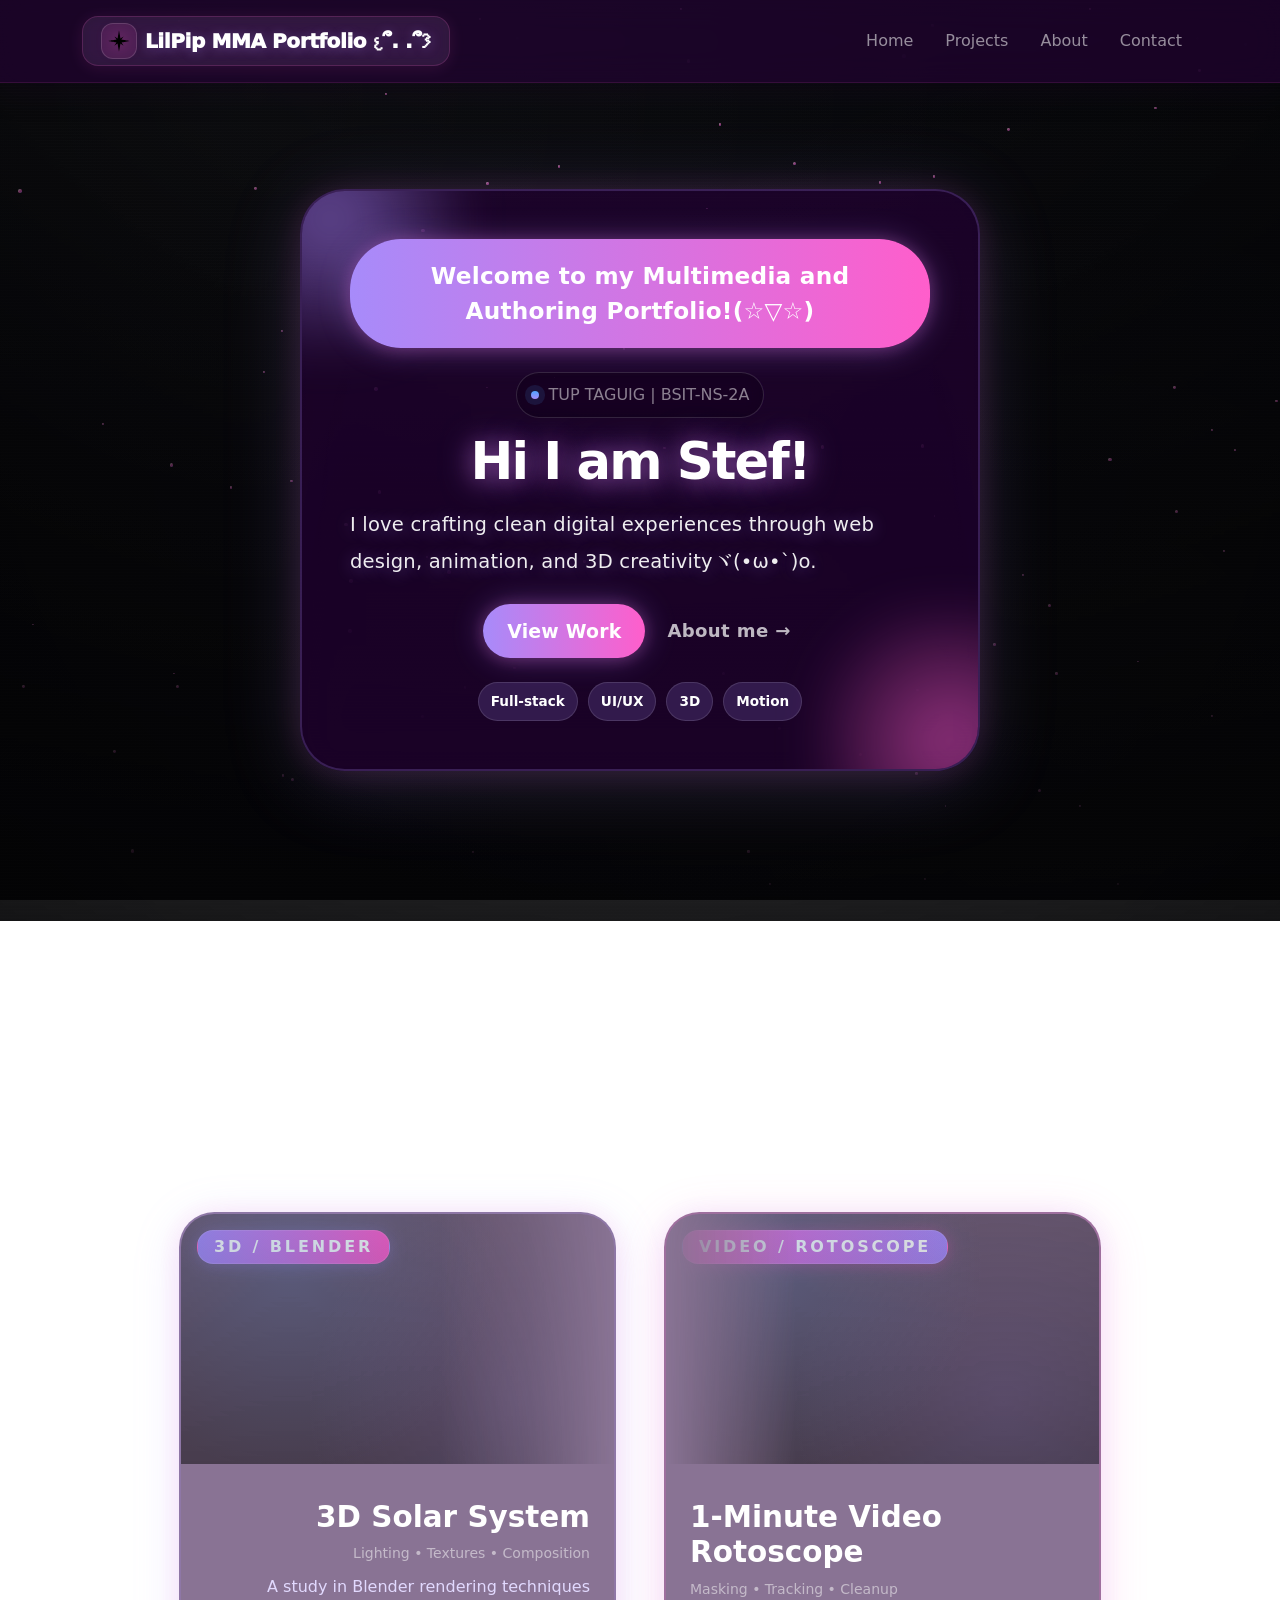
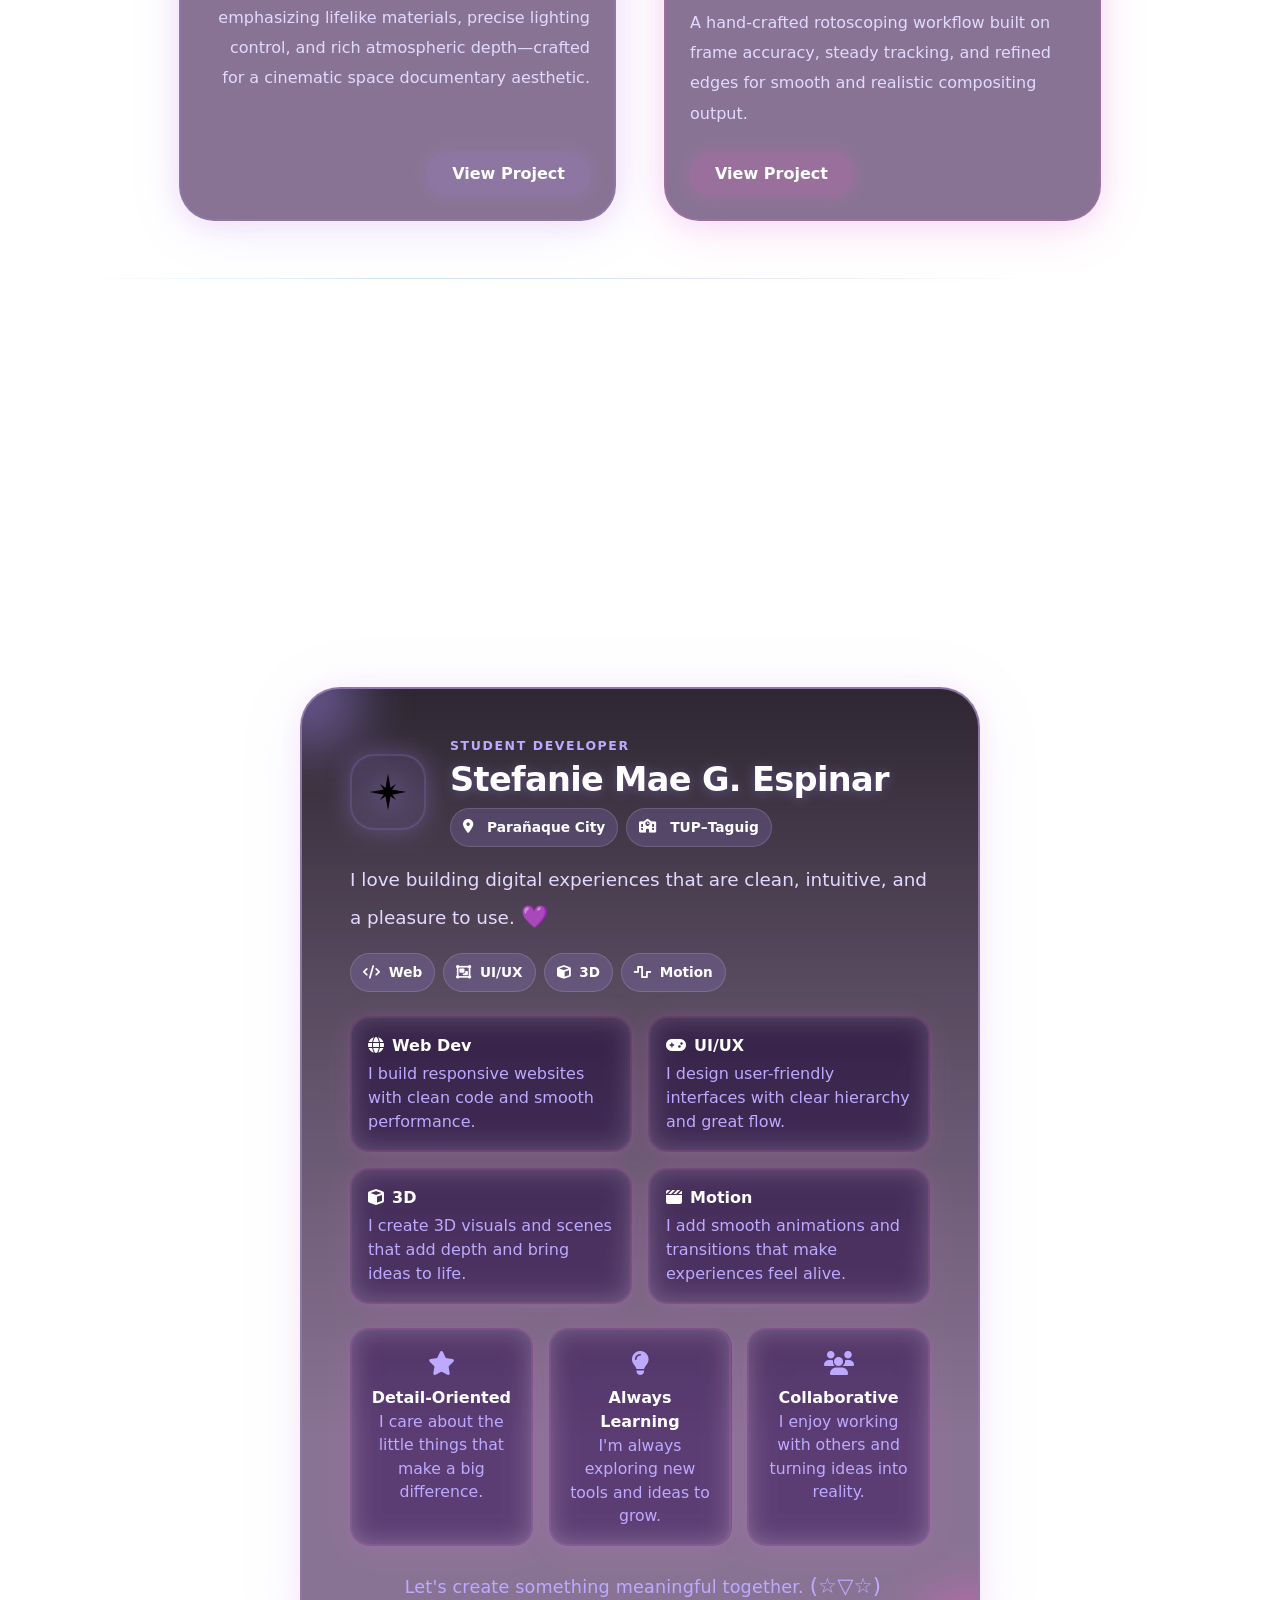
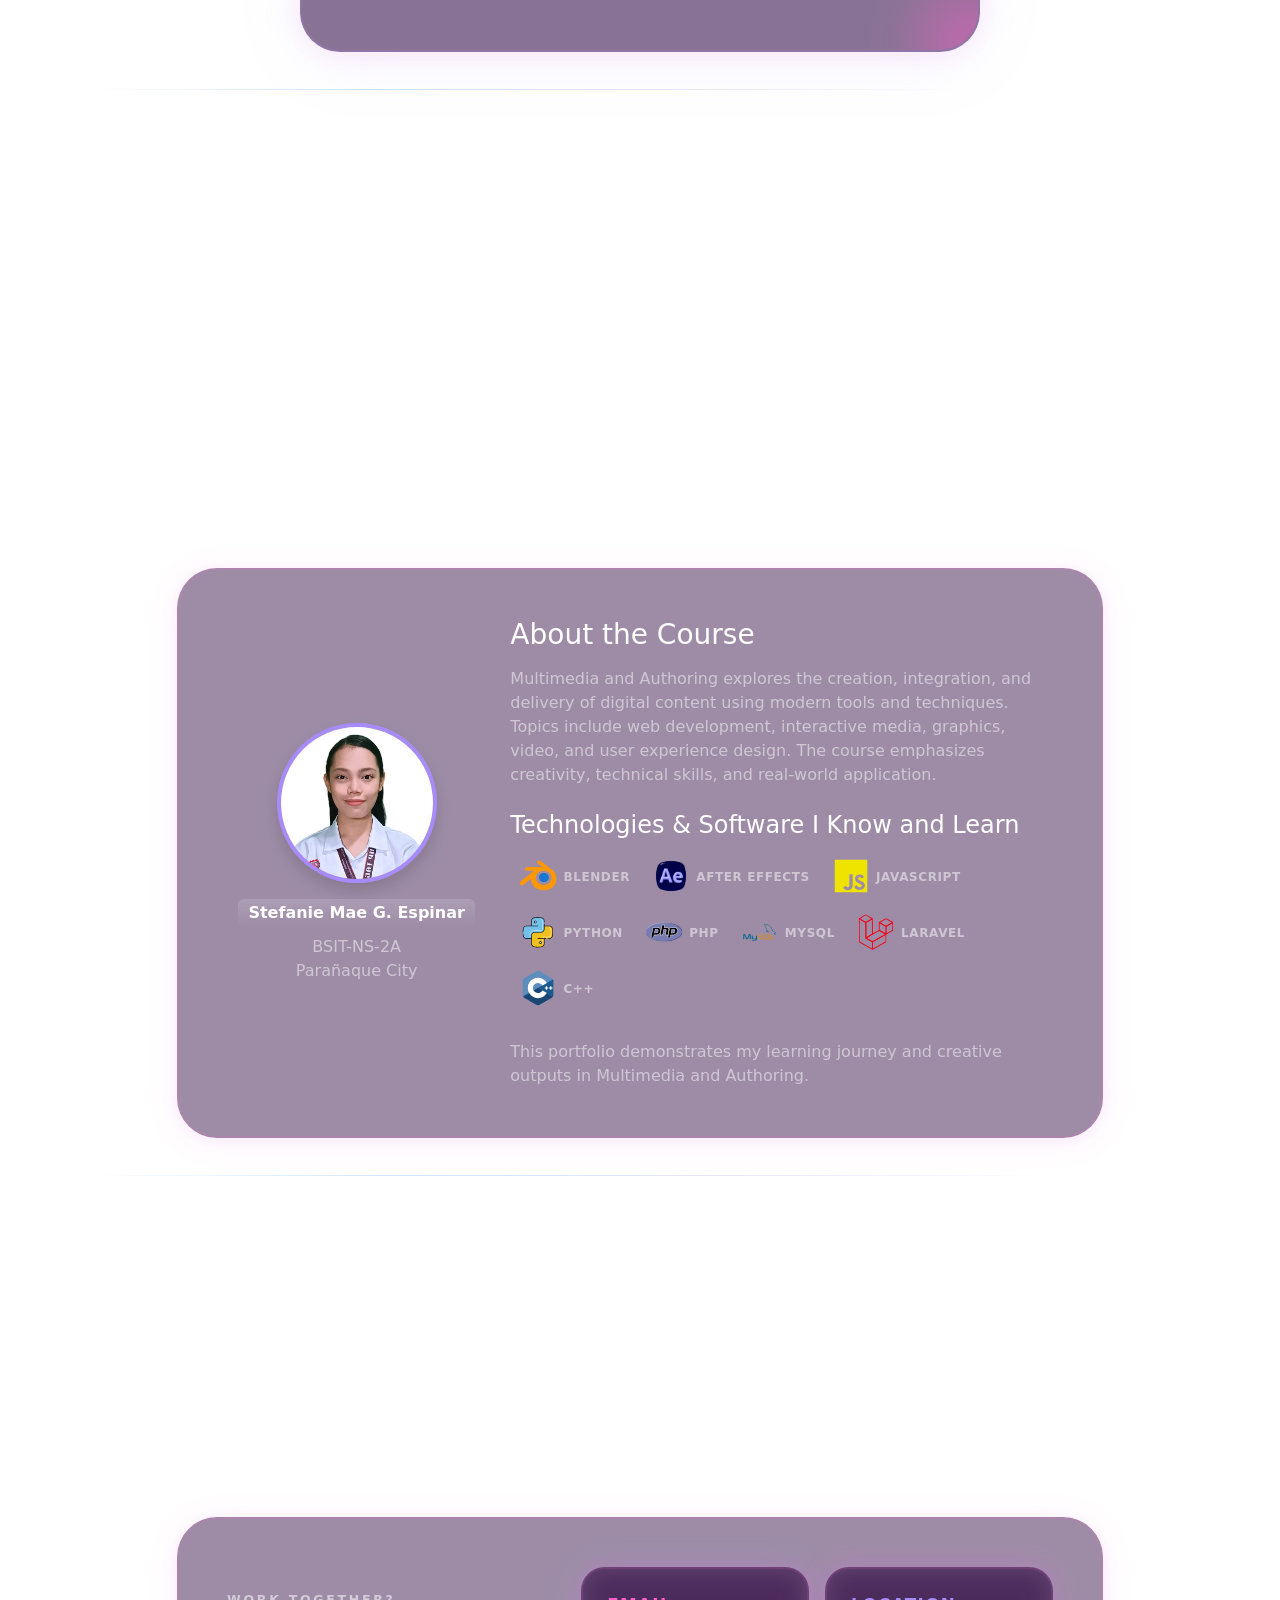
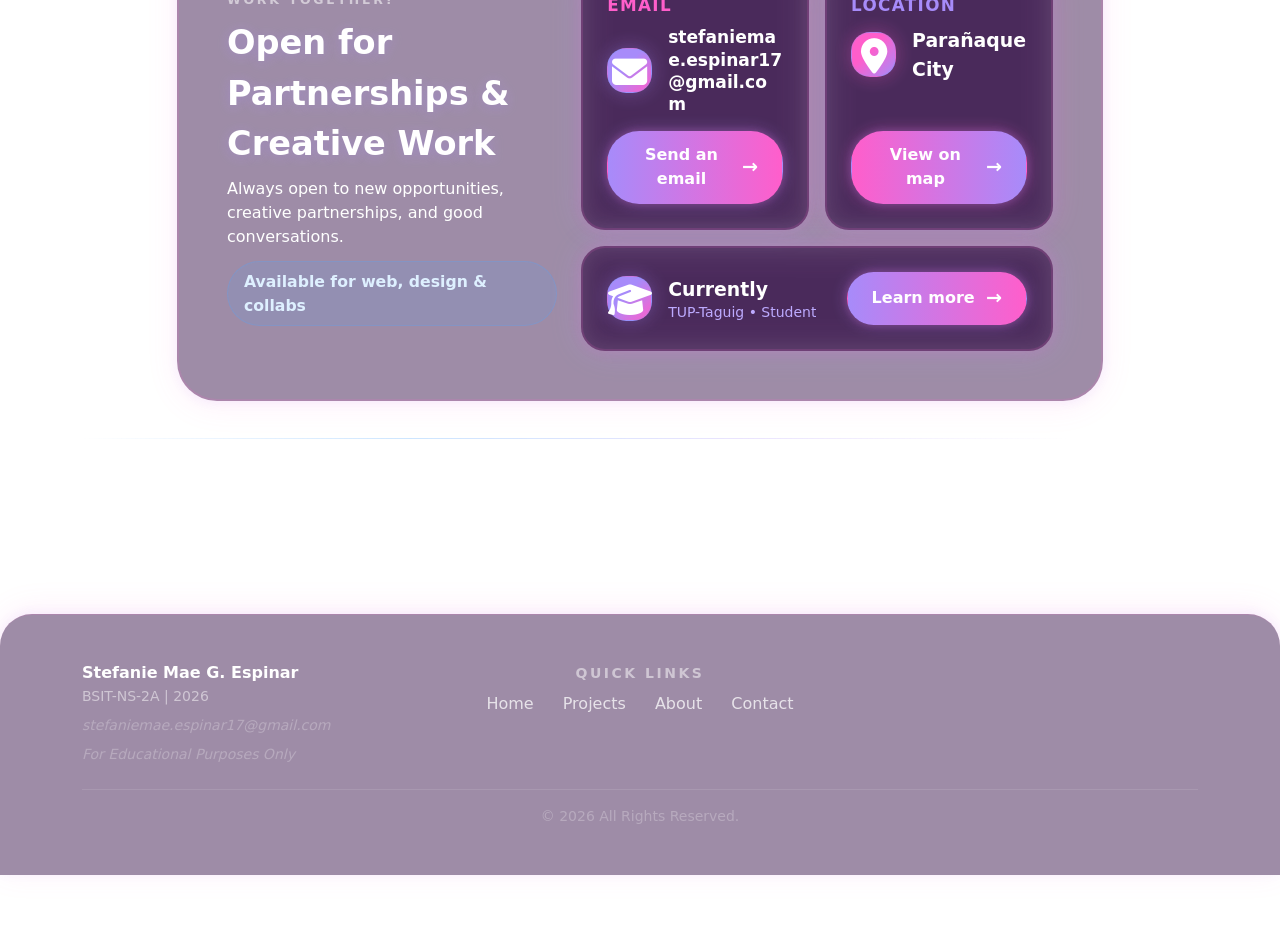
==== commit b996cfa8: "updated loading screen, fix allignment and ui design" ====
--- a/index.html
+++ b/index.html
@@ -8,6 +8,17 @@
     <link rel="stylesheet" href="style/main.css">
 </head>
 <body>
+    <!-- Modern Glassmorphism Loading Screen -->
+    <div id="loading-screen" class="glass-loader">
+        <div class="glass-loader__content">
+            <div class="glass-loader__icon">
+                <svg width="54" height="54" viewBox="0 0 54 54" fill="none" xmlns="http://www.w3.org/2000/svg" aria-hidden="true">
+                    <polygon points="27,4 32,20 49,20 35,31 40,48 27,38 14,48 19,31 5,20 22,20" fill="#fff" opacity="0.92" stroke="#a78bfa" stroke-width="1.5"/>
+                </svg>
+            </div>
+            <div class="glass-loader__text">Loading<span class="glass-loader__dot">.</span><span class="glass-loader__dot">.</span><span class="glass-loader__dot">.</span></div>
+        </div>
+    </div>
     <div id="stars-bg"></div>
     <div id="header-placeholder"></div>
     <main>
--- a/style/main.css
+++ b/style/main.css
@@ -1,3 +1,146 @@
+/* ==========================================================================
+   COSMIC ASSET CARD (GDRIVE) THEME
+   ========================================================================== */
+.asset-terminal-card {
+    background: rgba(40, 0, 60, 0.55) !important;
+    border-radius: 1.7rem !important;
+    box-shadow: 0 8px 48px 0 #a78bfa55, 0 2px 24px 0 #ff5ecb44 !important;
+    border: 2.5px solid rgba(167,139,250,0.22) !important;
+    backdrop-filter: blur(18px) saturate(1.2) !important;
+    -webkit-backdrop-filter: blur(18px) saturate(1.2) !important;
+    transition: box-shadow 0.3s, transform 0.3s, border 0.3s;
+    position: relative;
+    overflow: hidden;
+}
+.asset-terminal-card:hover {
+    box-shadow: 0 12px 64px 0 #a78bfa99, 0 4px 32px 0 #ff5ecb77 !important;
+    border-color: #ff5ecb !important;
+    transform: translateY(-4px) scale(1.025);
+}
+.asset-terminal-card .badge-format {
+    background: linear-gradient(90deg,#a78bfa,#ff5ecb);
+    color: #fff;
+    border-radius: 1.2em;
+    padding: 0.3em 1.1em;
+    font-size: 0.98em;
+    font-weight: 700;
+    letter-spacing: 0.04em;
+    box-shadow: 0 2px 12px #a78bfa55, 0 1.5px 8px #ff5ecb44;
+}
+.asset-terminal-card .asset-icon-frame {
+    background: linear-gradient(135deg, #a78bfa33 0%, #ff5ecb33 100%);
+    border-radius: 1.2em;
+    width: 2.8em;
+    height: 2.8em;
+    display: flex;
+    align-items: center;
+    justify-content: center;
+    font-size: 1.5em;
+    box-shadow: 0 0 16px #a78bfa44, 0 0 8px #ff5ecb33;
+}
+.asset-terminal-card .btn-asset {
+    background: linear-gradient(90deg,#a78bfa,#ff5ecb);
+    color: #fff;
+    font-weight: 800;
+    border: none;
+    border-radius: 2em;
+    font-size: 1.08em;
+    letter-spacing: 0.03em;
+    box-shadow: 0 0 16px #a78bfa55, 0 0 8px #ff5ecb44;
+    padding: 0.7em 1.5em;
+    margin-top: 0.5em;
+    transition: background 0.2s, box-shadow 0.2s, transform 0.2s;
+    display: flex;
+    align-items: center;
+    justify-content: center;
+    gap: 0.7em;
+}
+.asset-terminal-card .btn-asset:hover {
+    background: linear-gradient(90deg,#ff5ecb,#a78bfa);
+    color: #fff;
+    box-shadow: 0 0 32px #ff5ecb77, 0 0 16px #a78bfa77;
+    transform: scale(1.04);
+}
+/* ==========================================================================
+   MODERN GLASSMORPHISM LOADING SCREEN
+   ========================================================================== */
+#loading-screen.glass-loader {
+    position: fixed;
+    z-index: 9999;
+    inset: 0;
+    background: rgba(30, 18, 50, 0.32);
+    display: flex;
+    align-items: center;
+    justify-content: center;
+    transition: opacity 0.7s cubic-bezier(.7,.2,.2,1);
+    backdrop-filter: blur(12px) saturate(1.2);
+    -webkit-backdrop-filter: blur(12px) saturate(1.2);
+}
+#loading-screen.hide {
+    opacity: 0;
+    pointer-events: none;
+}
+.glass-loader__content {
+    background: rgba(255,255,255,0.13);
+    border: 1.5px solid rgba(167,139,250,0.18);
+    box-shadow: 0 8px 48px 0 #a78bfa33, 0 2px 24px 0 #ff5ecb22;
+    border-radius: 2.2rem;
+    padding: 2.5rem 3.2rem 2.2rem 3.2rem;
+    display: flex;
+    flex-direction: column;
+    align-items: center;
+    gap: 1.2em;
+    min-width: 220px;
+    max-width: 90vw;
+    animation: glassPopIn 1.1s cubic-bezier(.7,.2,.2,1);
+    backdrop-filter: blur(18px) saturate(1.3);
+    -webkit-backdrop-filter: blur(18px) saturate(1.3);
+}
+.glass-loader__icon {
+    display: flex;
+    align-items: center;
+    justify-content: center;
+    margin-bottom: 0.5em;
+}
+.glass-loader__icon svg {
+    width: 54px;
+    height: 54px;
+    filter: drop-shadow(0 0 16px #fff) drop-shadow(0 0 32px #a78bfa88);
+    animation: glassSpinStar 1.7s linear infinite;
+}
+.glass-loader__text {
+    font-family: 'Inter', 'Segoe UI', Arial, sans-serif;
+    font-size: 1.25rem;
+    color: #fff;
+    font-weight: 600;
+    letter-spacing: 0.03em;
+    text-shadow: 0 2px 16px #a78bfa77, 0 1px 8px #ff5ecb55;
+    display: flex;
+    align-items: center;
+    gap: 0.1em;
+}
+.glass-loader__dot {
+    animation: glassDotFade 1.2s infinite;
+    opacity: 0.7;
+    color: #a78bfa;
+    font-size: 1.3em;
+    margin-left: 0.08em;
+}
+.glass-loader__dot:nth-child(2) { animation-delay: 0.2s; }
+.glass-loader__dot:nth-child(3) { animation-delay: 0.4s; }
+@keyframes glassSpinStar {
+    0% { transform: rotate(0deg); }
+    100% { transform: rotate(360deg); }
+}
+@keyframes glassPopIn {
+    0% { transform: scale(0.7); opacity: 0; }
+    80% { transform: scale(1.08); opacity: 1; }
+    100% { transform: scale(1); }
+}
+@keyframes glassDotFade {
+    0%, 80%, 100% { opacity: 0.7; }
+    40% { opacity: 1; }
+}
 /* ==========================================================================
    CUSTOM STAR CURSOR
    ========================================================================== */
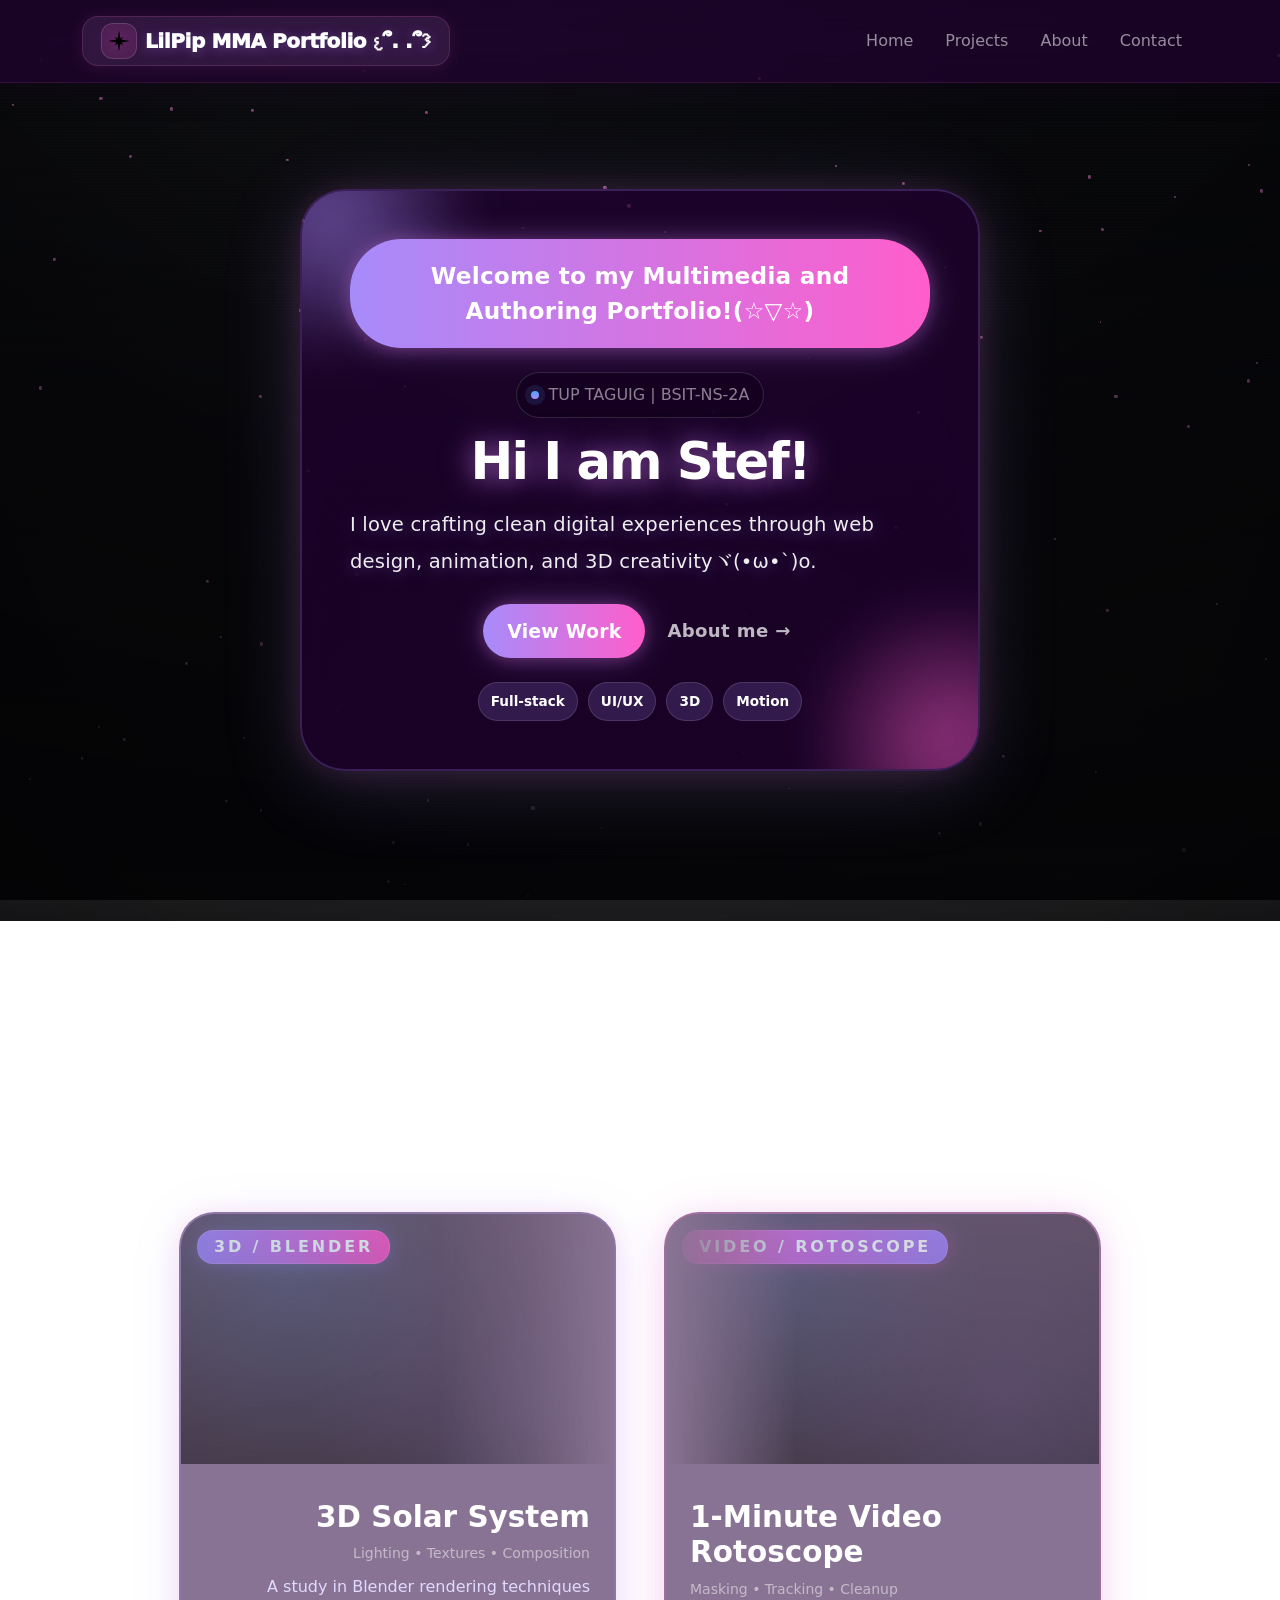
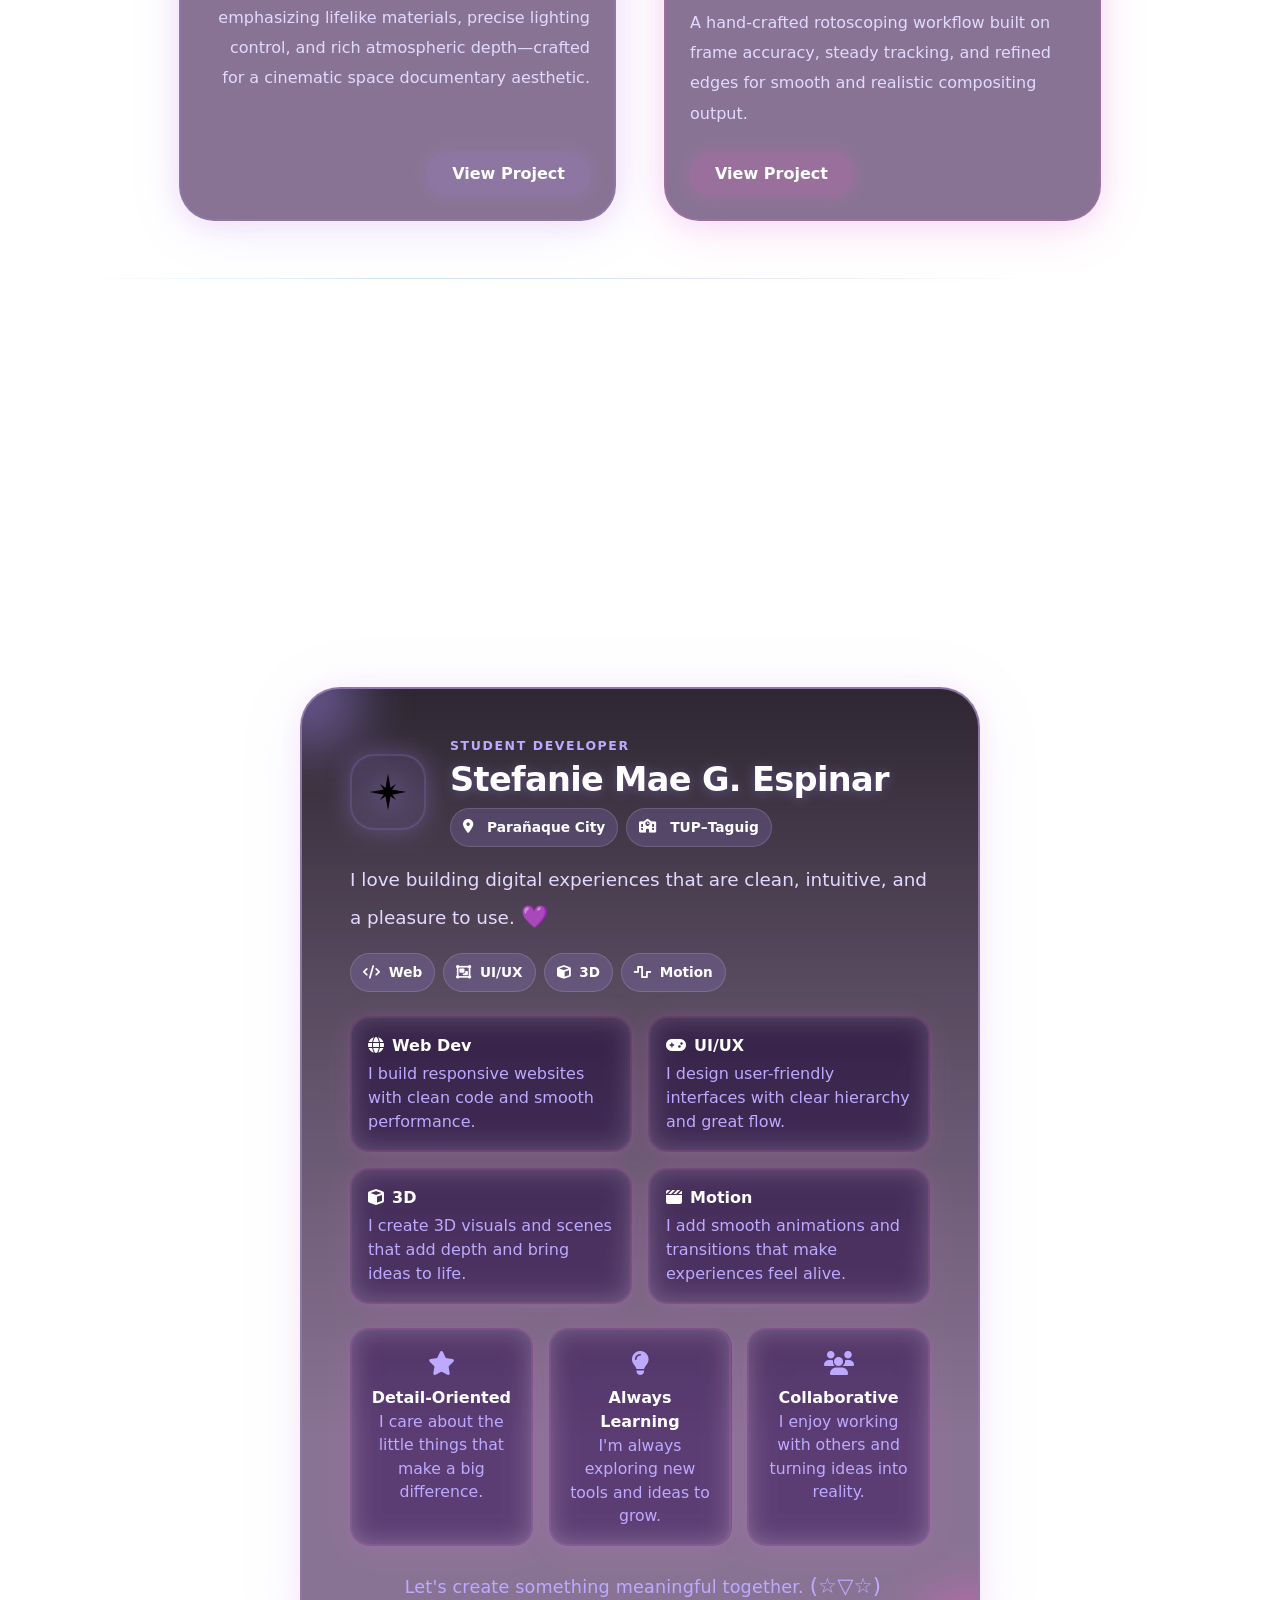
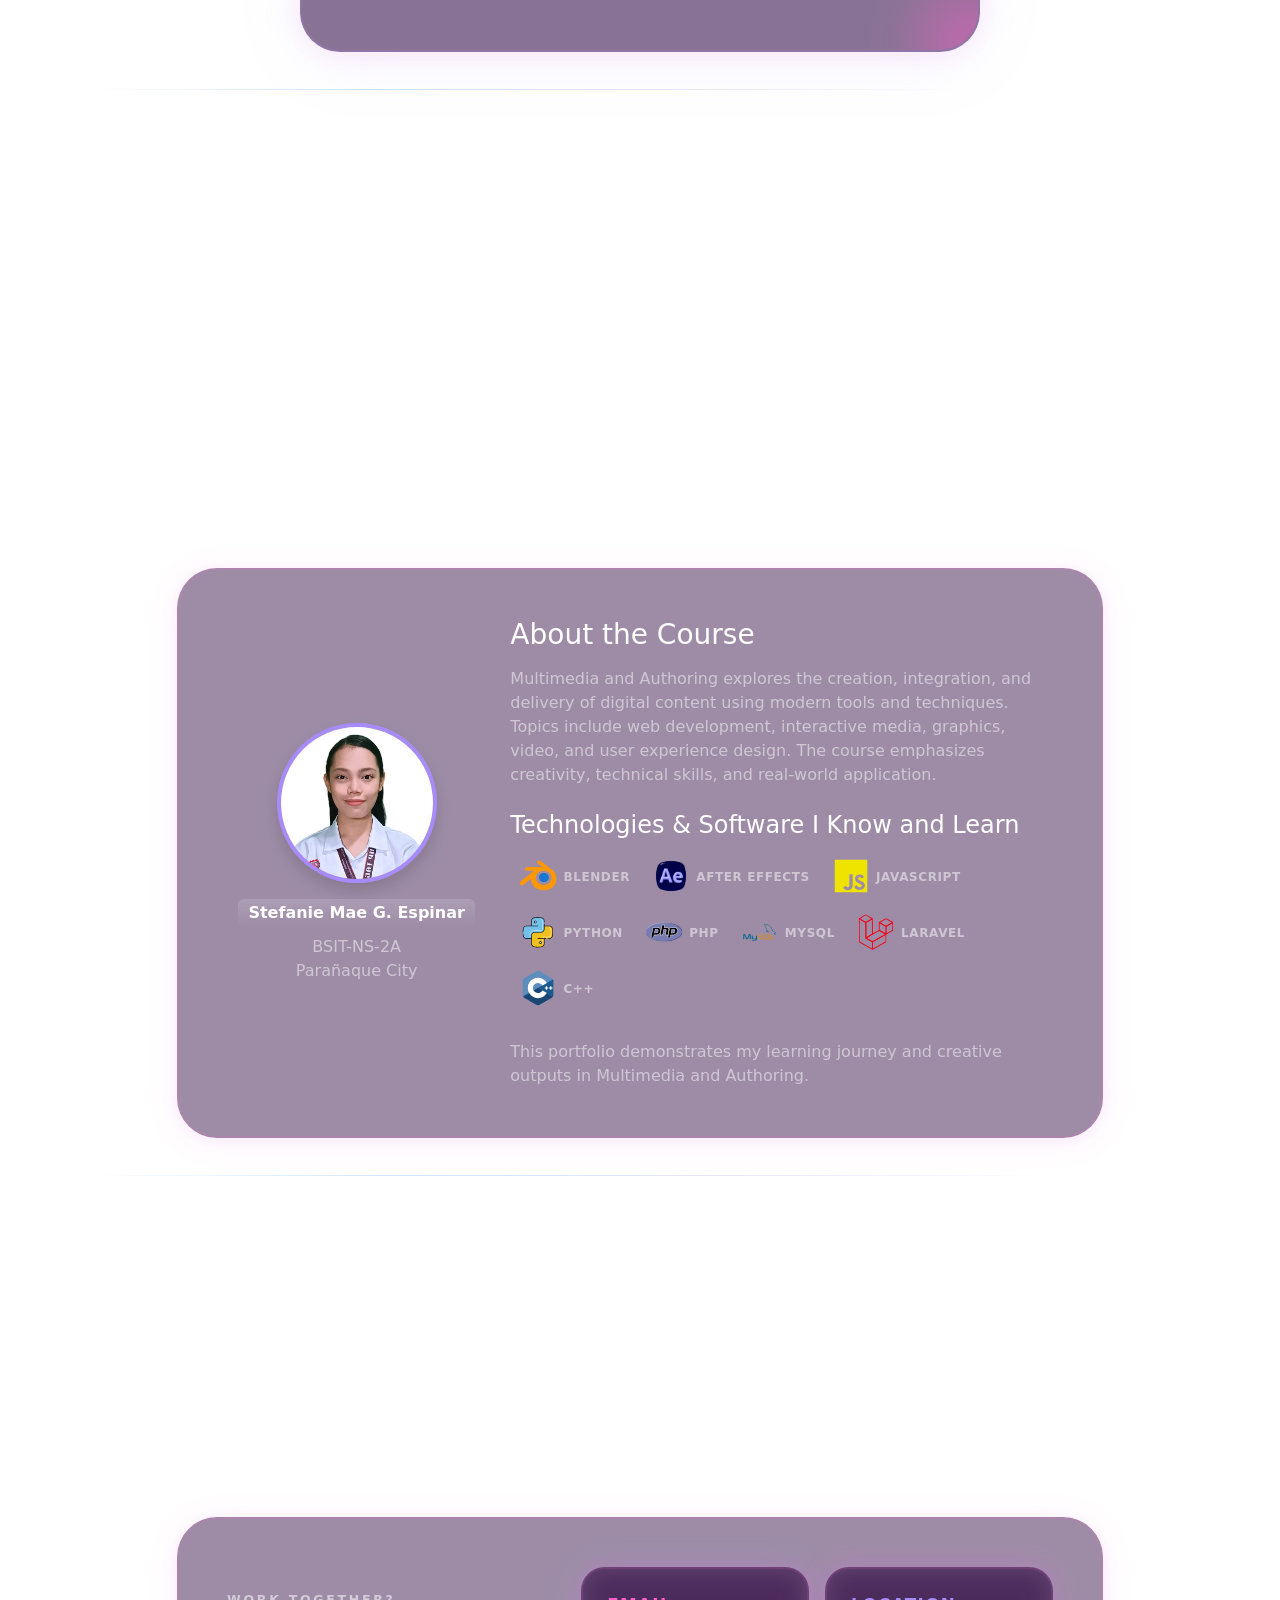
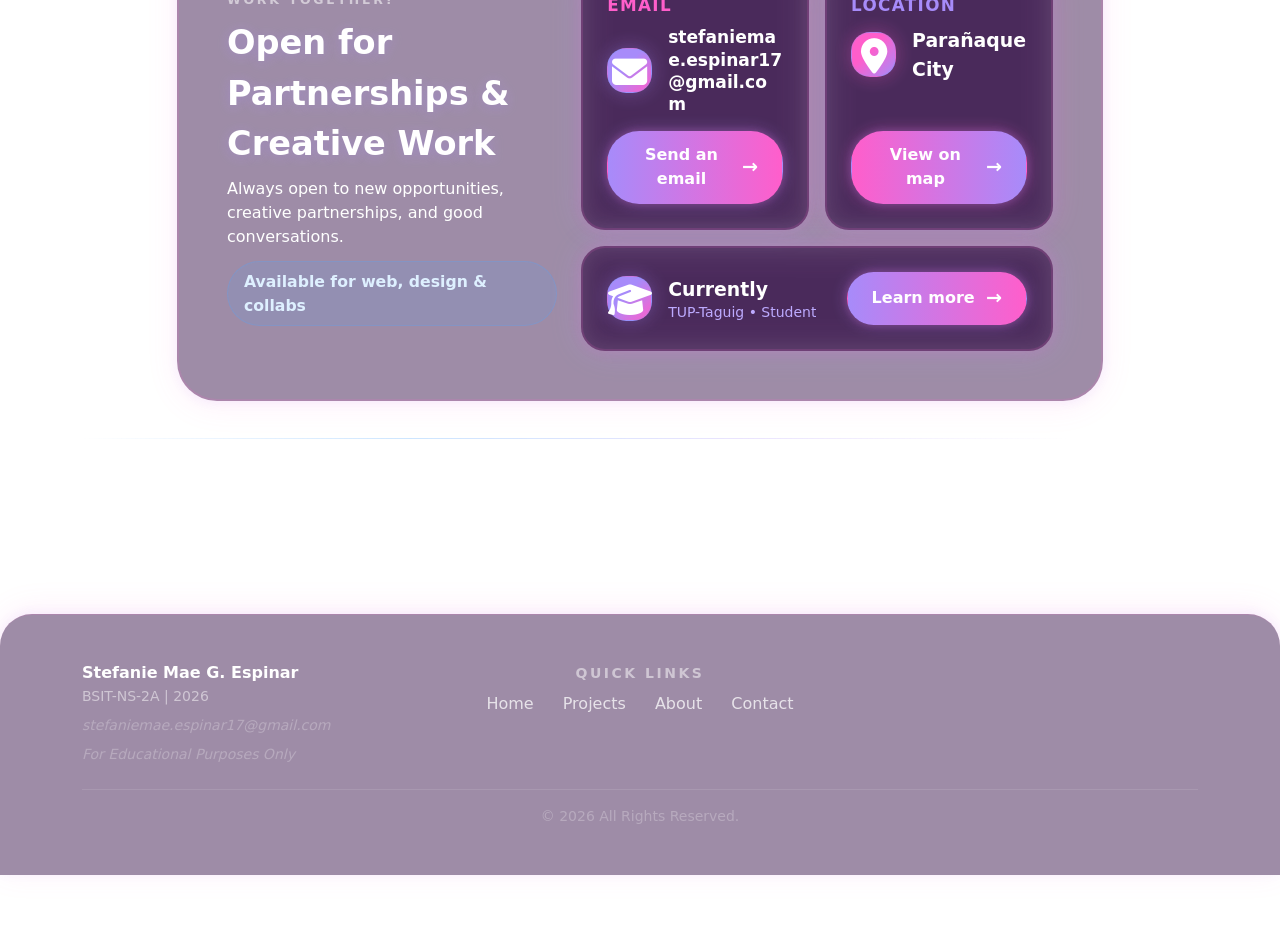
==== commit 1d336d90: "update star icon" ====
--- a/index.html
+++ b/index.html
@@ -4,7 +4,7 @@
     <meta charset="UTF-8">
     <meta name="viewport" content="width=device-width, initial-scale=1.0">
     <title>LilPip | MMA Portfolio</title>
-    <link rel="icon" type="image/svg+xml" href="star.svg">
+    <link rel="icon" type="image/svg+xml" href="mystar.svg">
     <link rel="stylesheet" href="style/main.css">
 </head>
 <body>
@@ -148,7 +148,7 @@
                     </div>
                     <div class="d-flex align-items-center gap-4 mb-3 position-relative" style="z-index:1;">
                         <div class="d-flex align-items-center justify-content-center" aria-hidden="true" style="background: rgba(167,139,250,0.13); border-radius: 1.5rem; width: 76px; height: 76px; box-shadow: 0 0 24px #a78bfa55; border: 2px solid rgba(167,139,250,0.18);">
-                            <img src="star.svg" alt="Avatar" style="width: 38px; height: 38px; filter: drop-shadow(0 0 12px #a78bfa88);">
+                            <img src="mystar.svg" alt="Avatar" style="width: 38px; height: 38px; filter: drop-shadow(0 0 12px #a78bfa88);">
                         </div>
                         <div>
                             <div class="section-kicker mb-1" style="letter-spacing:0.13em;color:#bdaaff;font-weight:700;">STUDENT DEVELOPER</div>
@@ -369,7 +369,7 @@
             starsBg.appendChild(star);
         }
         // Custom star cursor
-        const cursorUrl = 'star.svg';
+        const cursorUrl = 'mystar.svg';
         document.body.style.cursor = `url(${cursorUrl}) 16 16, auto`;
         var link = document.createElement('link');
         link.rel = 'stylesheet';
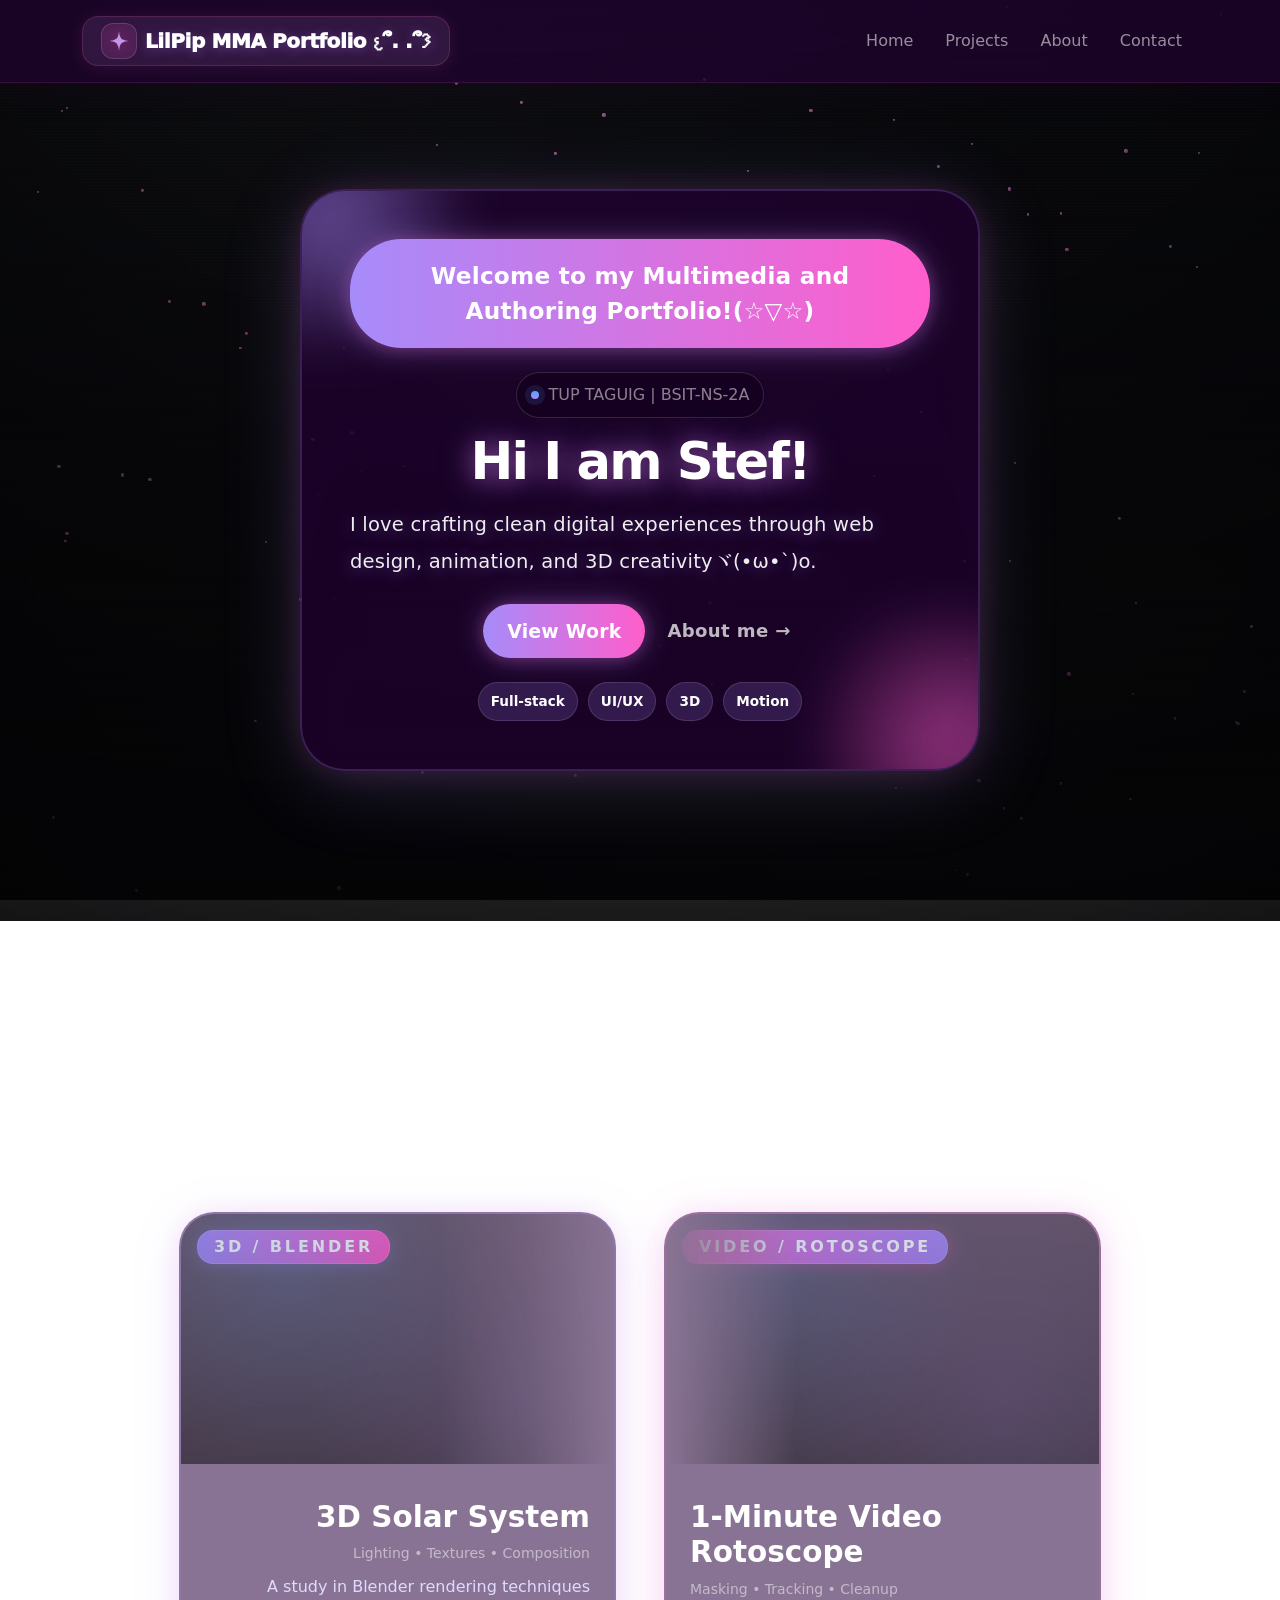
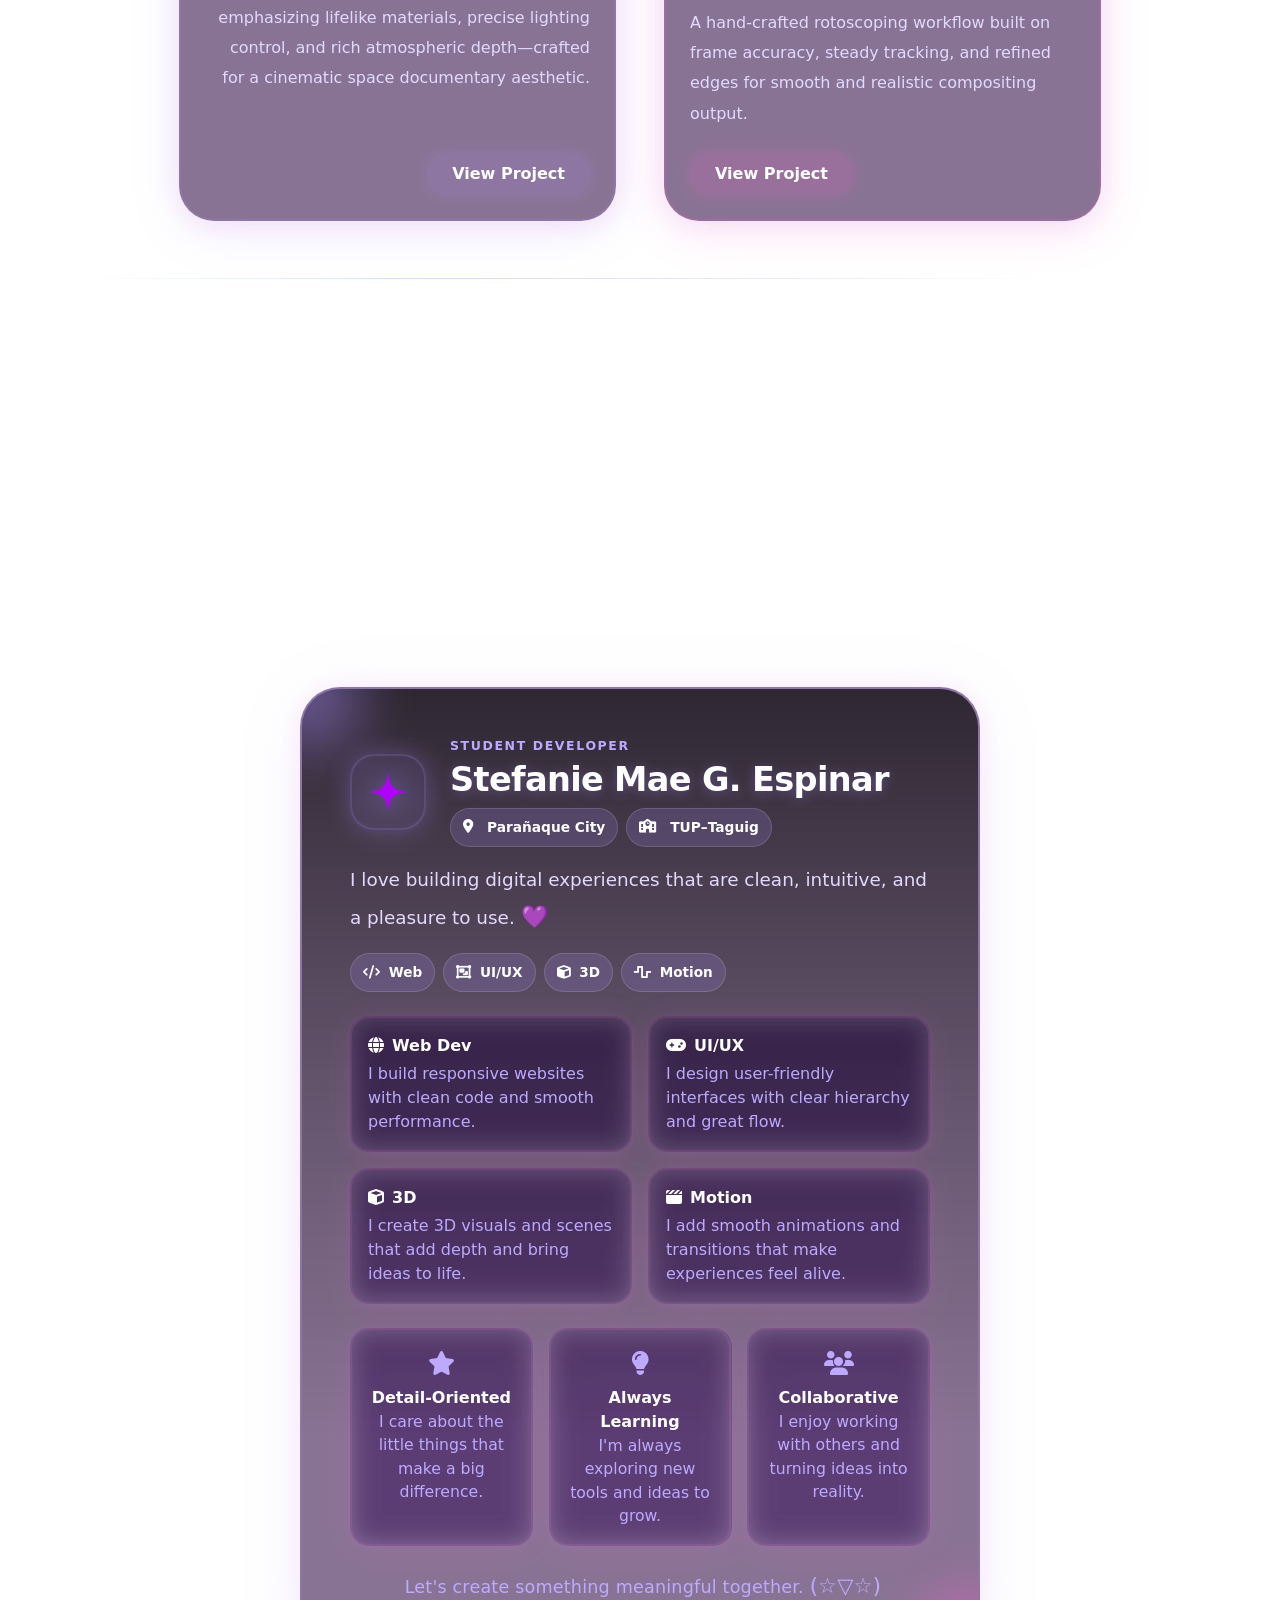
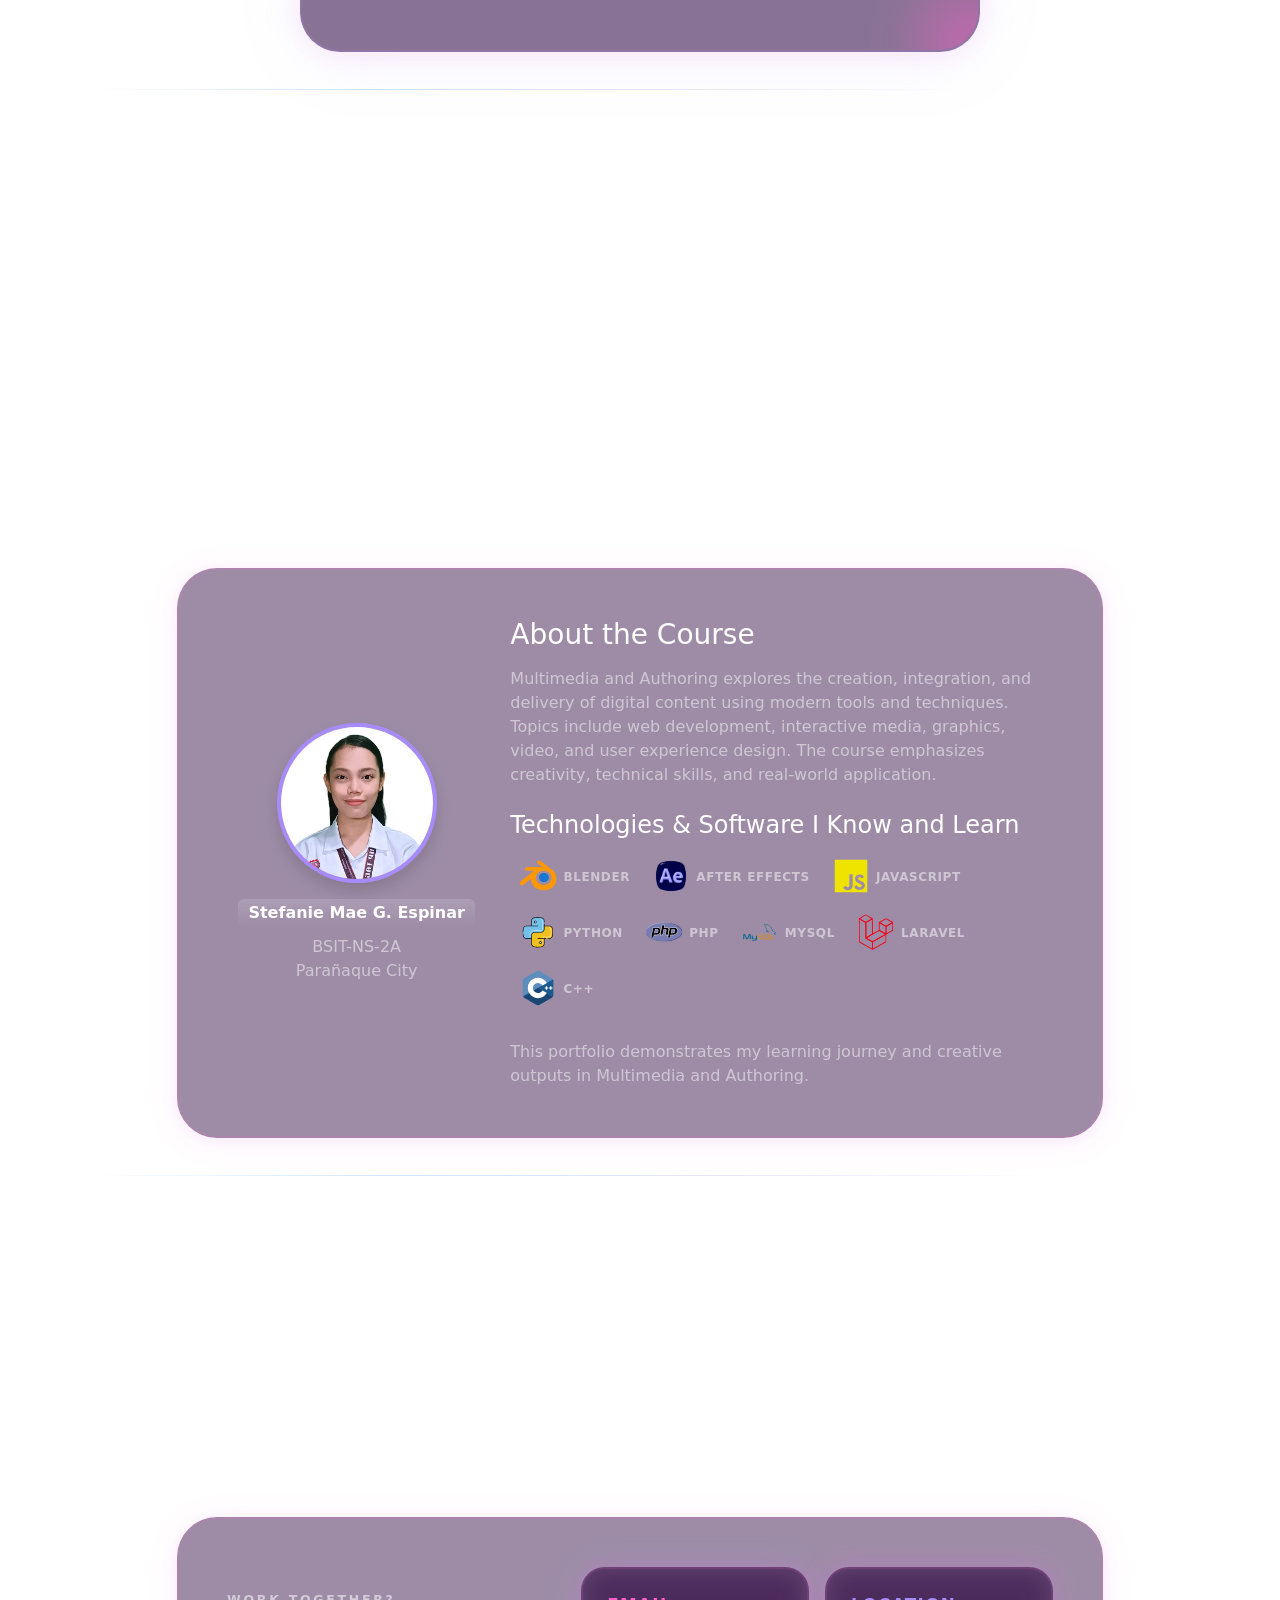
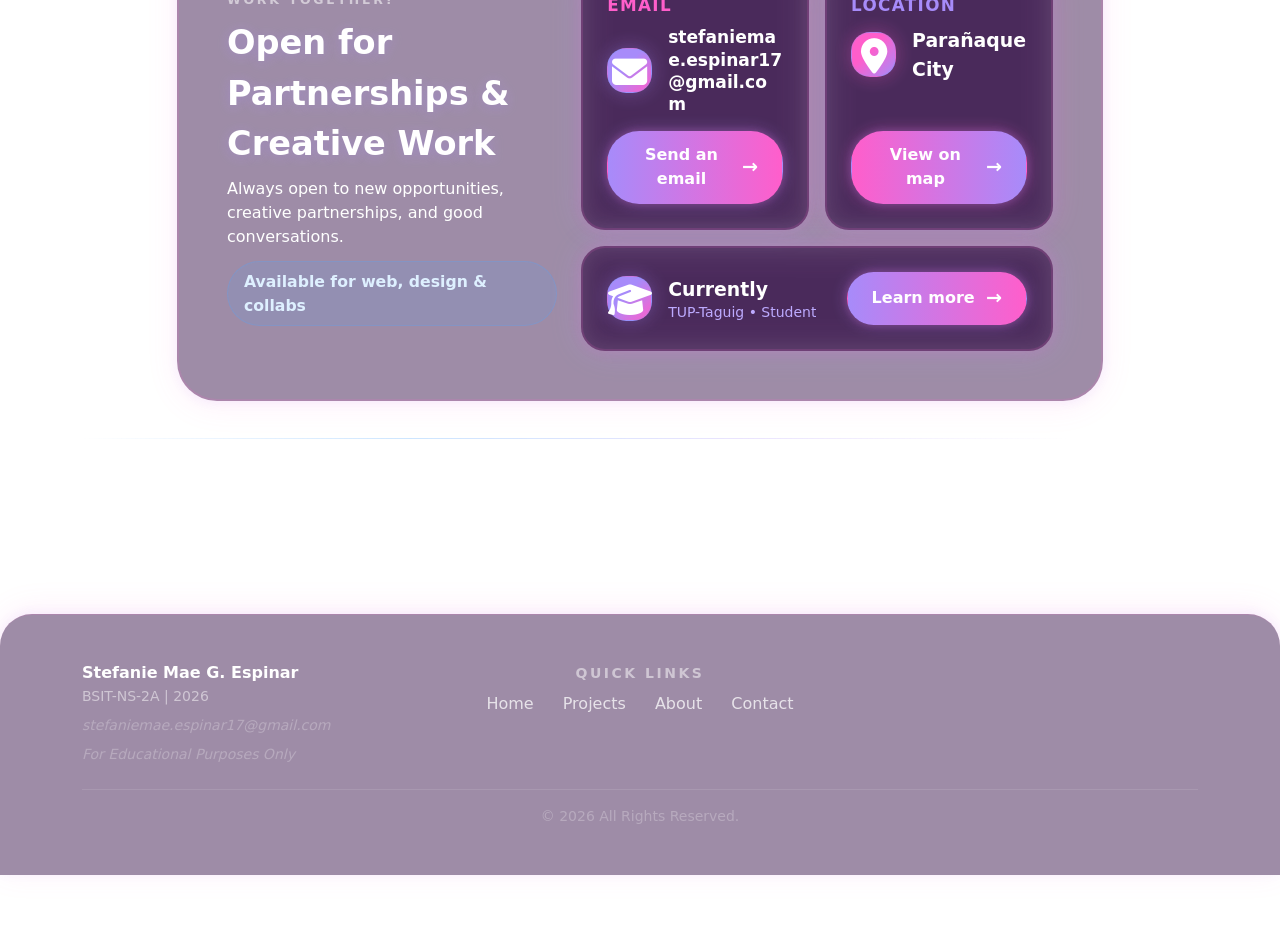
==== commit f623fe02: "Updated Icons" ====
--- a/index.html
+++ b/index.html
@@ -4,7 +4,7 @@
     <meta charset="UTF-8">
     <meta name="viewport" content="width=device-width, initial-scale=1.0">
     <title>LilPip | MMA Portfolio</title>
-    <link rel="icon" type="image/svg+xml" href="mystar.svg">
+    <link rel="icon" type="image/svg+xml" href="crystal.svg">
     <link rel="stylesheet" href="style/main.css">
 </head>
 <body>
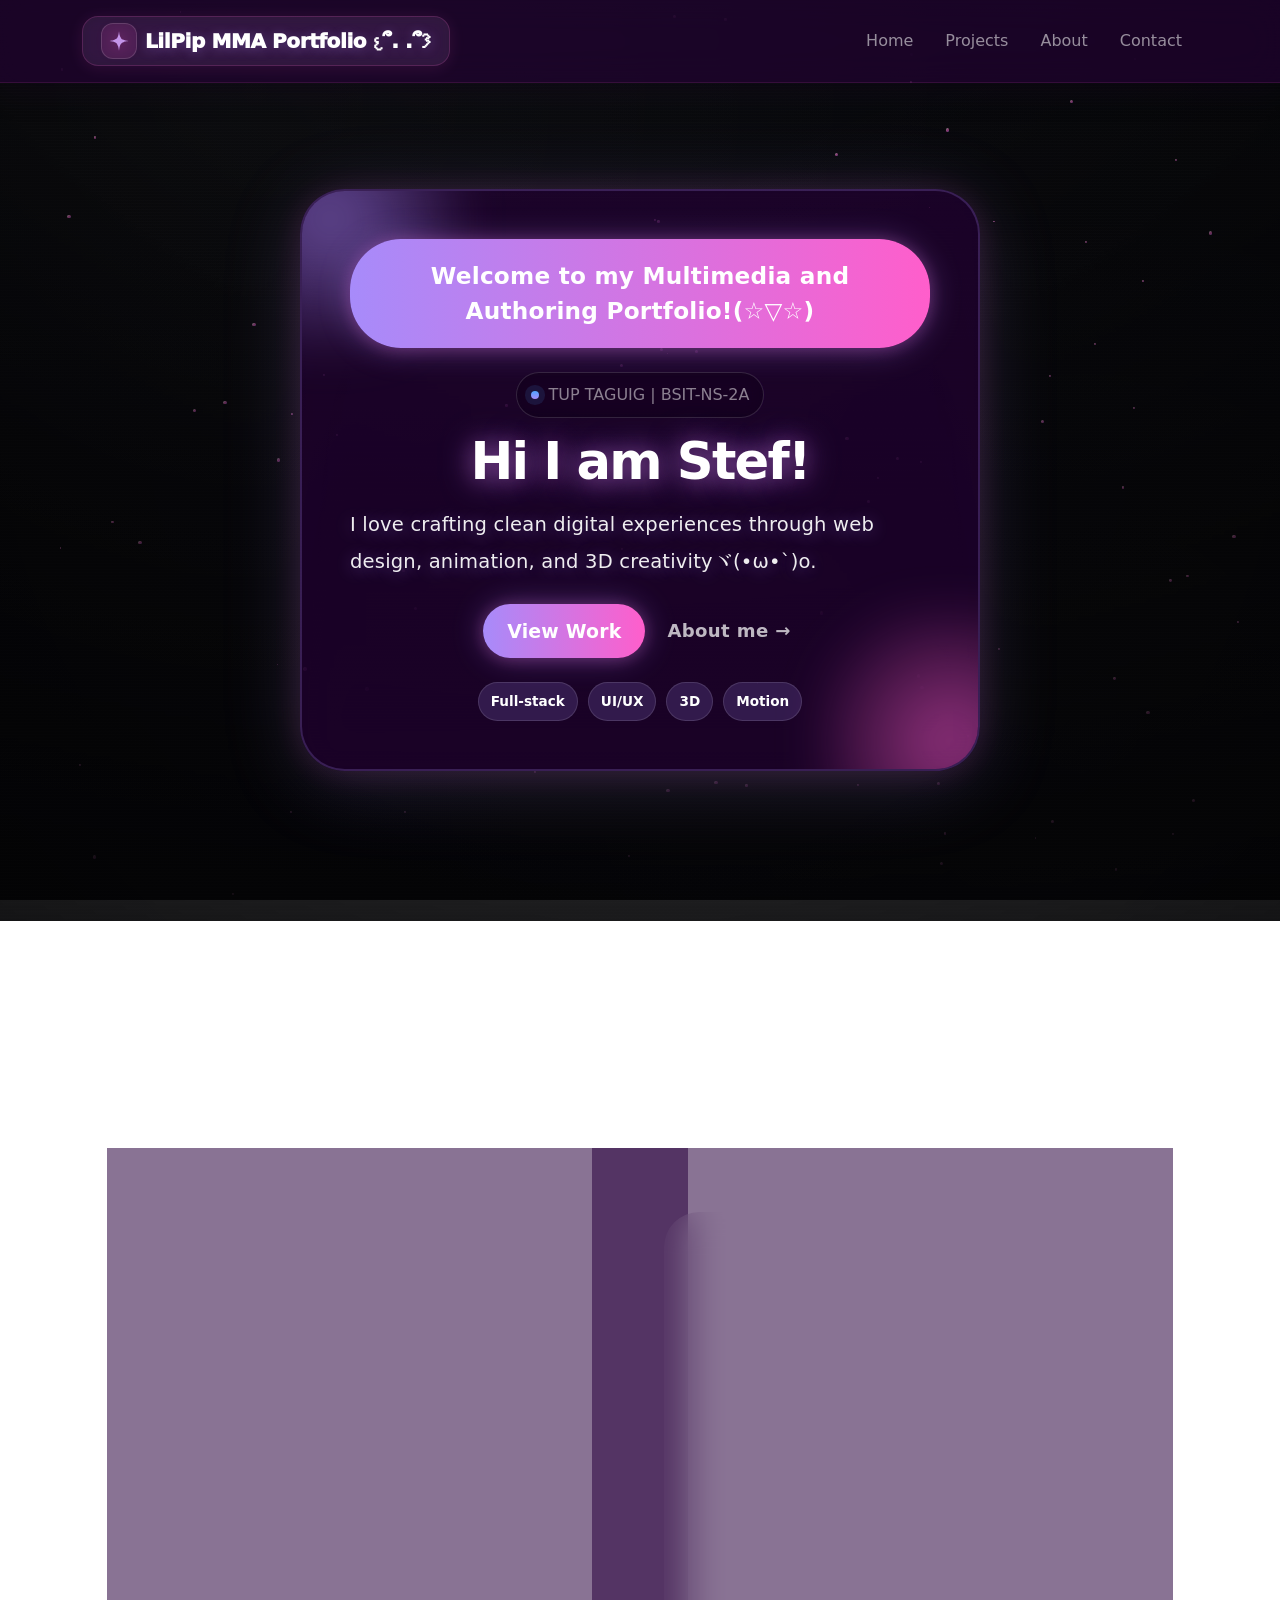
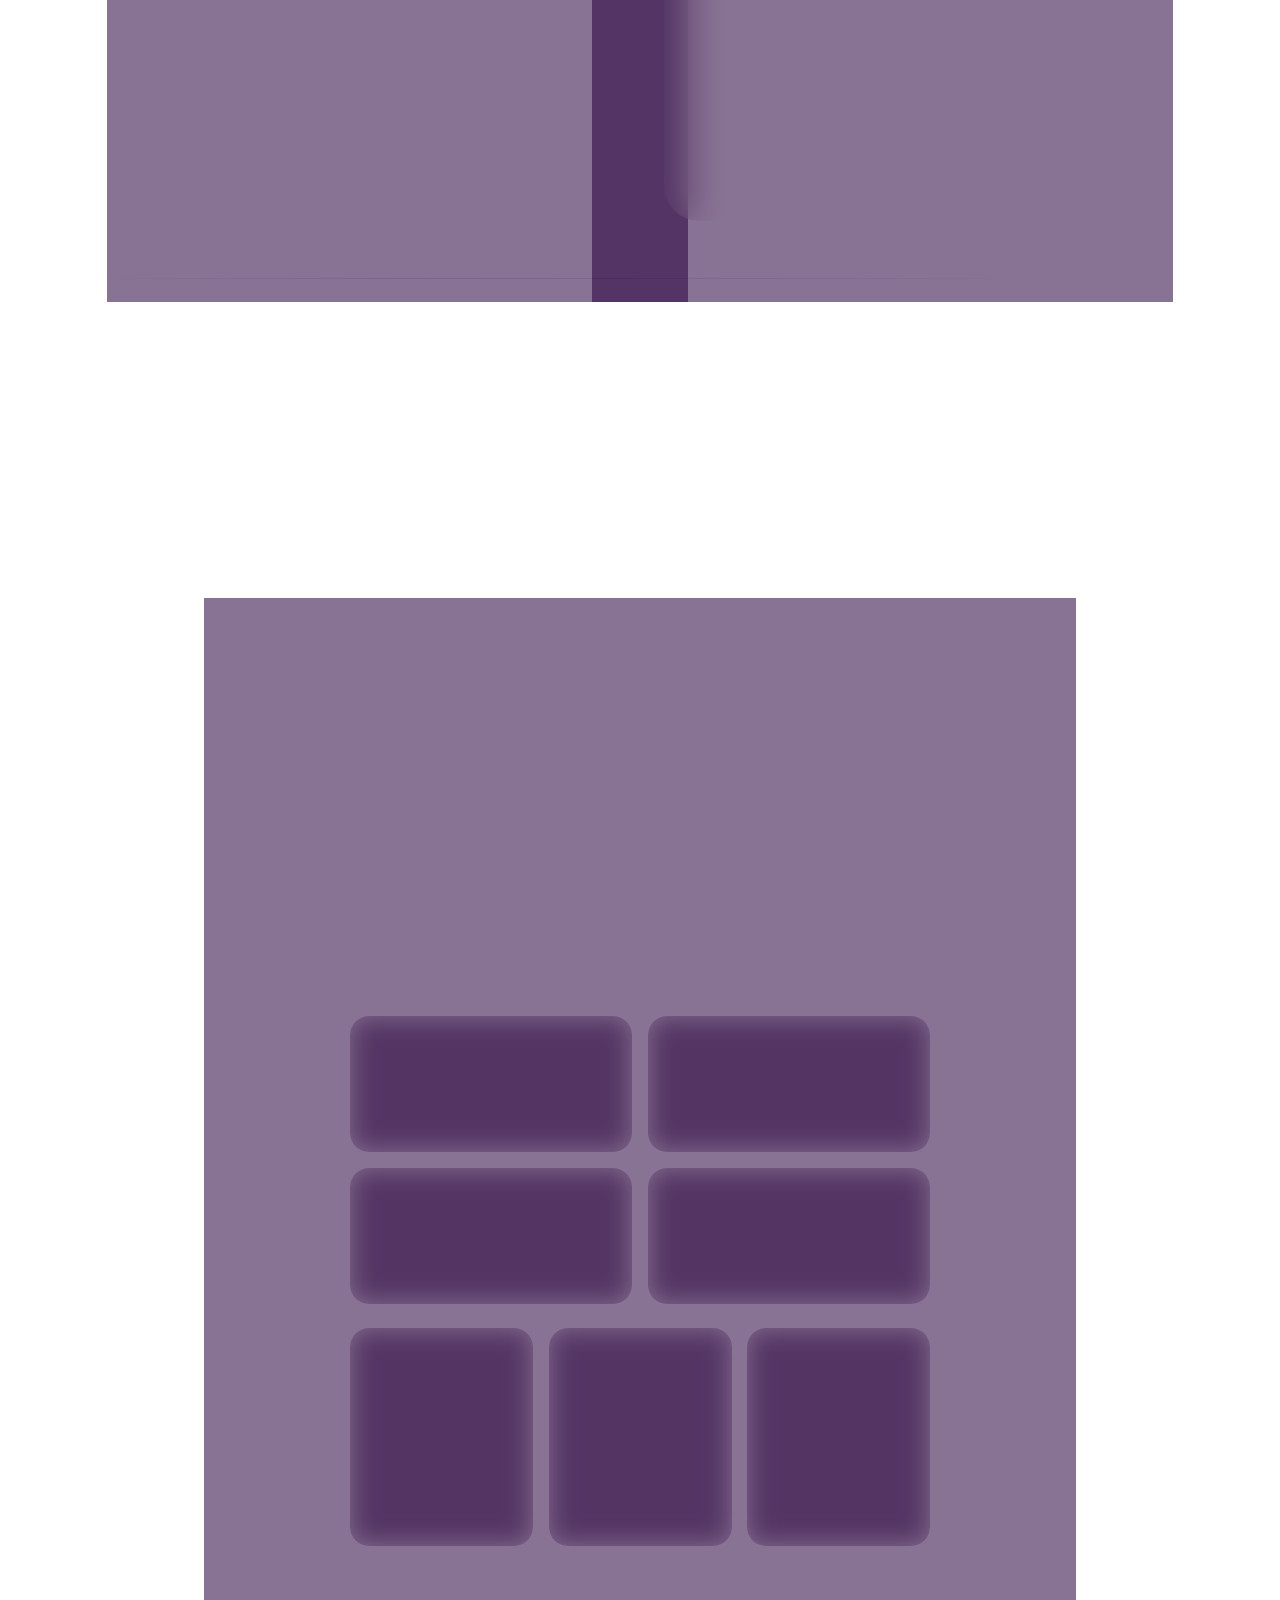
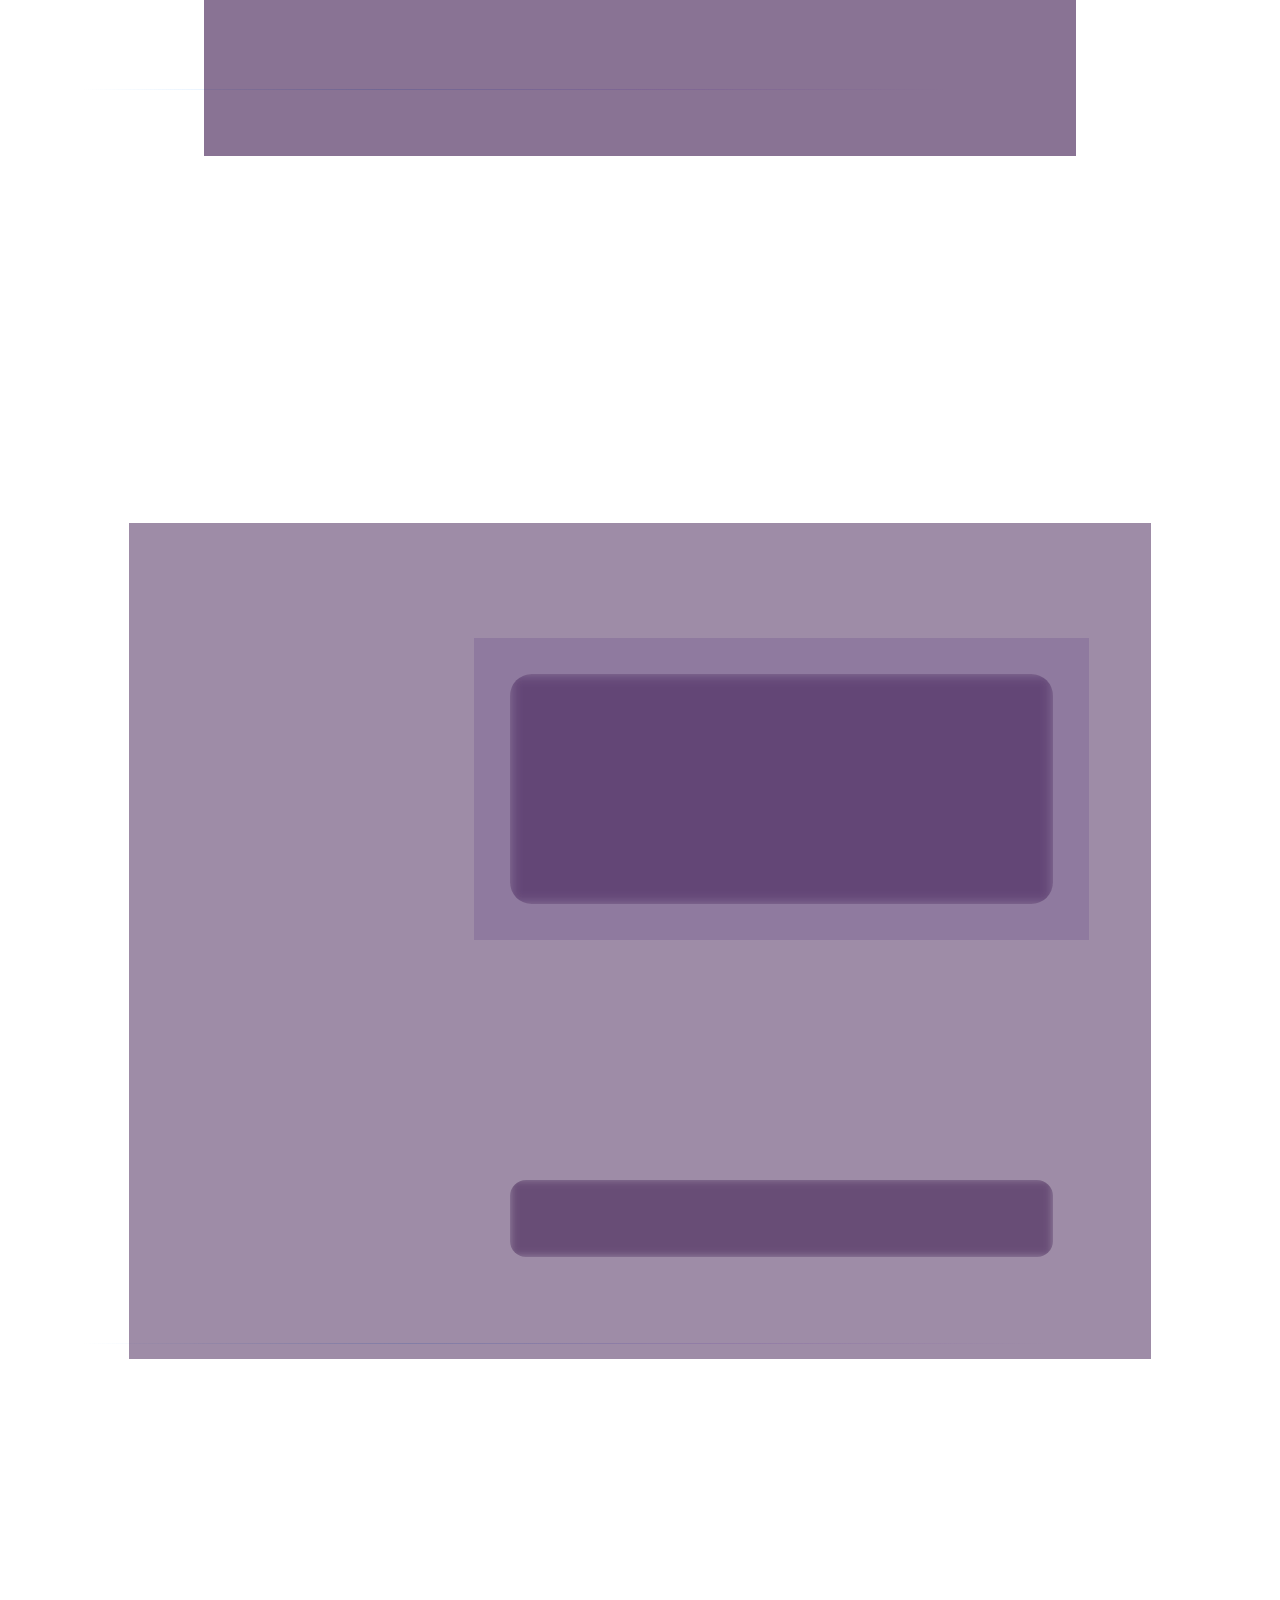
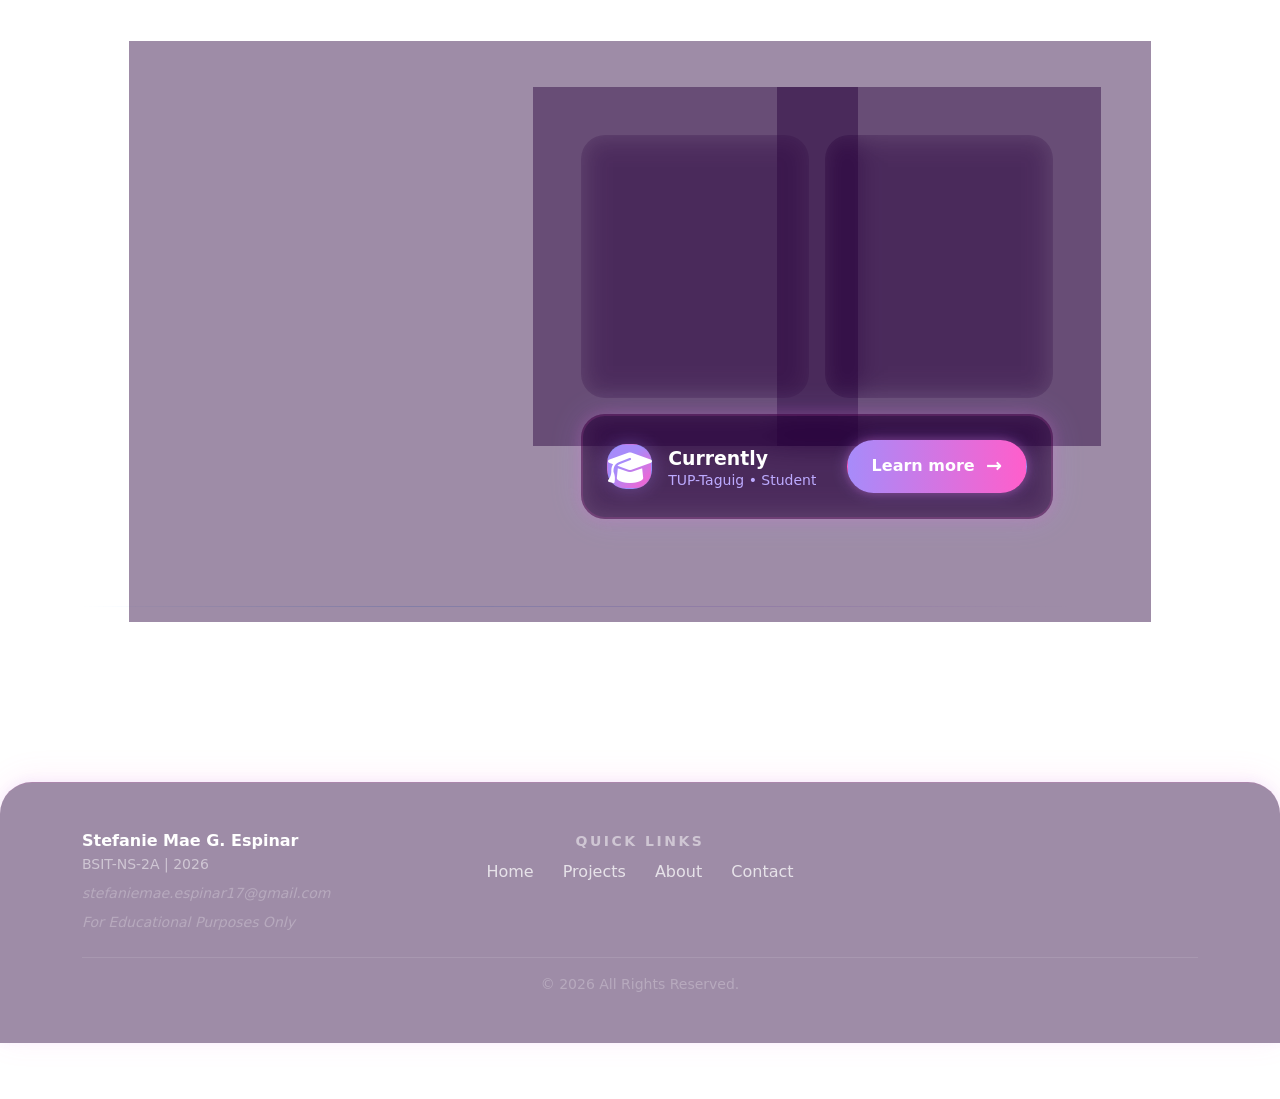
==== commit a1a8d9ca: "New Update" ====
--- a/index.html
+++ b/index.html
@@ -246,21 +246,21 @@
                                     <div class="mt-2 text-white-50">BSIT-NS-2A<br>Parañaque City</div>
                                 </div>
                                 <div class="col-md-8">
-                                    <h3 class="mb-3" style="color:white;">About the Course</h3>
-                                    <p class="mb-2 text-white-50">Multimedia and Authoring explores the creation, integration, and delivery of digital content using modern tools and techniques. Topics include web development, interactive media, graphics, video, and user experience design. The course emphasizes creativity, technical skills, and real-world application.</p>
-                                    <h4 class="mt-4 mb-2" style="color:white;">Technologies & Software I Know and Learn</h4>
-                                    <ul class="list-inline mb-0">
-                                        <li class="list-inline-item m-2"><img src="assets/logos/blender.svg" alt="Blender" style="width:40px;"> <span class="tech-label">Blender</span></li>
-                                        <li class="list-inline-item m-2"><img src="assets/logos/after-effects.svg" alt="After Effects" style="width:40px;"> <span class="tech-label">After Effects</span></li>
-                                        <li class="list-inline-item m-2"><img src="assets/logos/javascript.svg" alt="JavaScript" style="width:40px;"> <span class="tech-label">JavaScript</span></li>
-                                        <li class="list-inline-item m-2"><img src="assets/logos/python.svg" alt="Python" style="width:40px;"> <span class="tech-label">Python</span></li>
-                                        <li class="list-inline-item m-2"><img src="assets/logos/php.svg" alt="PHP" style="width:40px;"> <span class="tech-label">PHP</span></li>
-                                        <li class="list-inline-item m-2"><img src="assets/logos/mysql.svg" alt="MySQL" style="width:40px;"> <span class="tech-label">MySQL</span></li>
-                                        <li class="list-inline-item m-2"><img src="assets/logos/laravel.svg" alt="Laravel" style="width:40px;"> <span class="tech-label">Laravel</span></li>
-                                        <li class="list-inline-item m-2"><img src="assets/logos/cpp.svg" alt="C++" style="width:40px;"> <span class="tech-label">C++</span></li>
+                                    <h3 class="mb-3" style="background:linear-gradient(90deg,#a78bfa,#4A90E2,#ff5ecb);-webkit-background-clip:text;-webkit-text-fill-color:transparent;font-weight:900;font-size:2.1rem;text-shadow:0 2px 24px #a78bfa77,0 2px 16px #ff5ecb77;letter-spacing:0.01em;">About the Course</h3>
+                                    <p class="mb-2" style="color:#fff;font-size:1.13rem;background:rgba(80,40,120,0.18);border-radius:1.2em;padding:1.1em 1.5em;box-shadow:0 0 24px #a78bfa33,0 0 12px #ff5ecb22;backdrop-filter:blur(6px);font-weight:500;">Multimedia and Authoring explores the creation, integration, and delivery of digital content using modern tools and techniques. Topics include web development, interactive media, graphics, video, and user experience design. The course emphasizes <span style="color:#a78bfa;font-weight:700;">creativity</span>, <span style="color:#ff5ecb;font-weight:700;">technical skills</span>, and <span style="color:#4A90E2;font-weight:700;">real-world application</span>.</p>
+                                    <h4 class="mt-4 mb-2" style="background:linear-gradient(90deg,#ff5ecb,#a78bfa);-webkit-background-clip:text;-webkit-text-fill-color:transparent;font-weight:800;font-size:1.25rem;letter-spacing:0.01em;">Technologies & Software I Know and Learn</h4>
+                                    <ul class="list-inline mb-0" style="padding:0.5em 0 0.5em 0;">
+                                        <li class="list-inline-item m-2"><img src="assets/logos/blender.svg" alt="Blender" style="width:44px;filter:drop-shadow(0 0 8px #a78bfa88);"> <span class="tech-label" style="color:#a78bfa;font-weight:700;">Blender</span></li>
+                                        <li class="list-inline-item m-2"><img src="assets/logos/after-effects.svg" alt="After Effects" style="width:44px;filter:drop-shadow(0 0 8px #ff5ecb88);"> <span class="tech-label" style="color:#ff5ecb;font-weight:700;">After Effects</span></li>
+                                        <li class="list-inline-item m-2"><img src="assets/logos/javascript.svg" alt="JavaScript" style="width:44px;filter:drop-shadow(0 0 8px #ffe066cc);"> <span class="tech-label" style="color:#ffe066;font-weight:700;">JavaScript</span></li>
+                                        <li class="list-inline-item m-2"><img src="assets/logos/python.svg" alt="Python" style="width:44px;filter:drop-shadow(0 0 8px #4A90E288);"> <span class="tech-label" style="color:#4A90E2;font-weight:700;">Python</span></li>
+                                        <li class="list-inline-item m-2"><img src="assets/logos/php.svg" alt="PHP" style="width:44px;filter:drop-shadow(0 0 8px #bdaaffcc);"> <span class="tech-label" style="color:#bdaaff;font-weight:700;">PHP</span></li>
+                                        <li class="list-inline-item m-2"><img src="assets/logos/mysql.svg" alt="MySQL" style="width:44px;filter:drop-shadow(0 0 8px #00c3e0cc);"> <span class="tech-label" style="color:#00c3e0;font-weight:700;">MySQL</span></li>
+                                        <li class="list-inline-item m-2"><img src="assets/logos/laravel.svg" alt="Laravel" style="width:44px;filter:drop-shadow(0 0 8px #ff5e5ecc);"> <span class="tech-label" style="color:#ff5e5e;font-weight:700;">Laravel</span></li>
+                                        <li class="list-inline-item m-2"><img src="assets/logos/cpp.svg" alt="C++" style="width:44px;filter:drop-shadow(0 0 8px #7cffb2cc);"> <span class="tech-label" style="color:#7cffb2;font-weight:700;">C++</span></li>
                                     </ul>
                                     <div class="mt-4">
-                                        <p class="mb-0 text-white-50">This portfolio demonstrates my learning journey and creative outputs in Multimedia and Authoring.</p>
+                                        <p class="mb-0" style="color:#fff;background:linear-gradient(90deg,#a78bfa22,#ff5ecb22);border-radius:1em;padding:0.9em 1.2em;box-shadow:0 0 12px #a78bfa33,0 0 8px #ff5ecb22;backdrop-filter:blur(4px);font-weight:500;">This portfolio demonstrates my <span style="color:#a78bfa;font-weight:700;">learning journey</span> and <span style="color:#ff5ecb;font-weight:700;">creative outputs</span> in Multimedia and Authoring.</p>
                                     </div>
                                 </div>
                             </div>
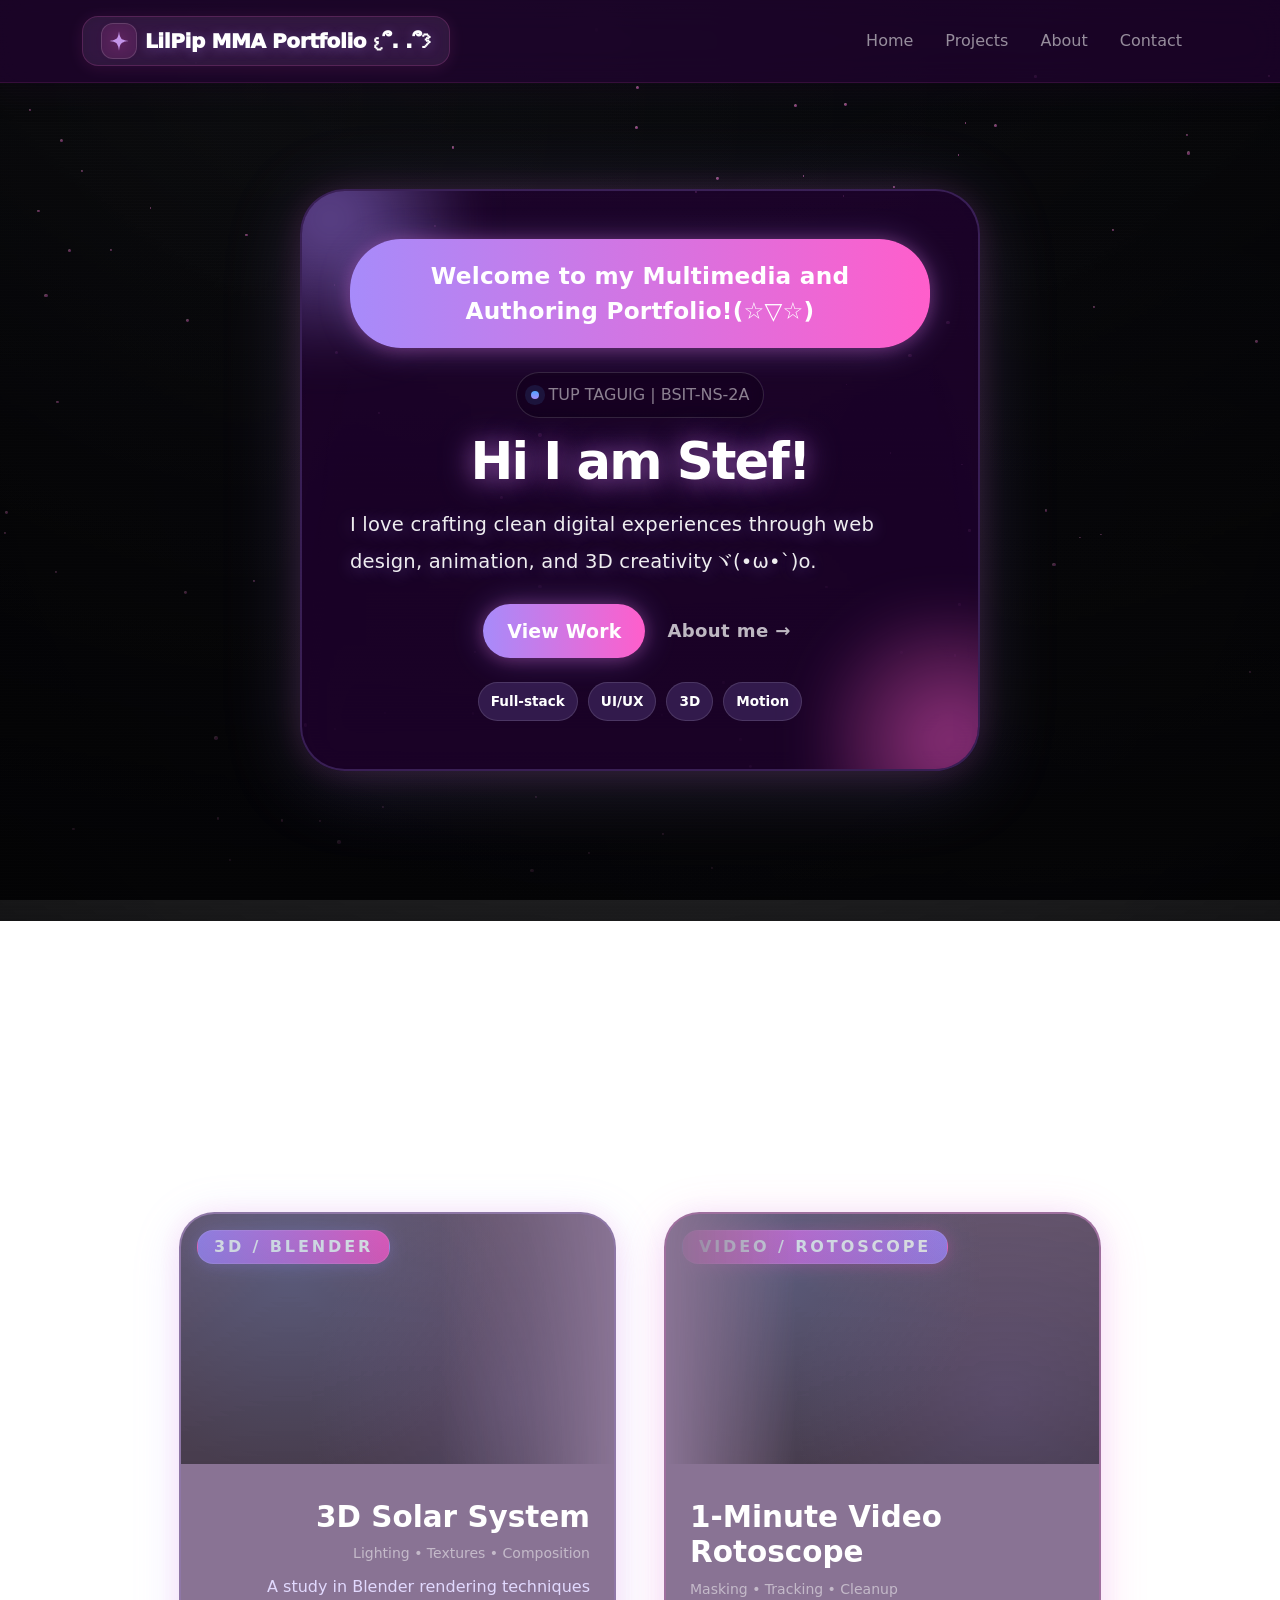
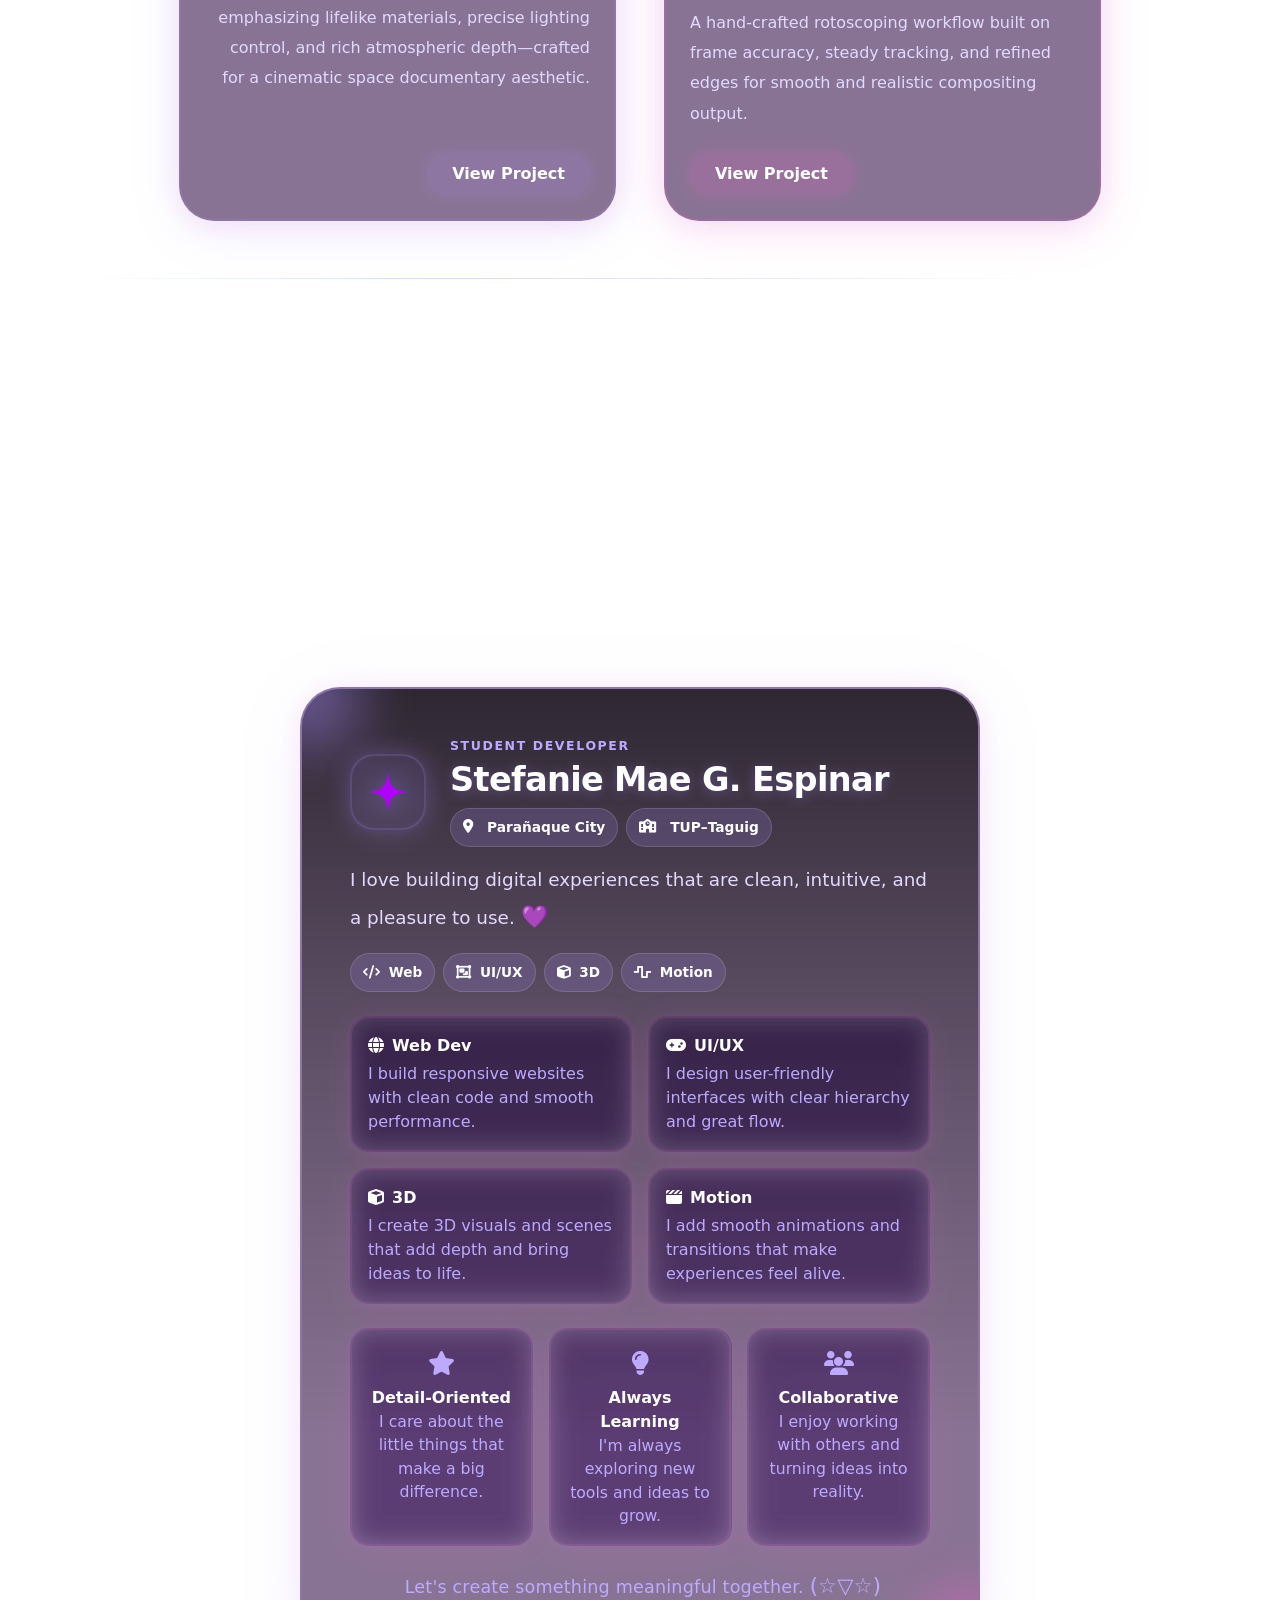
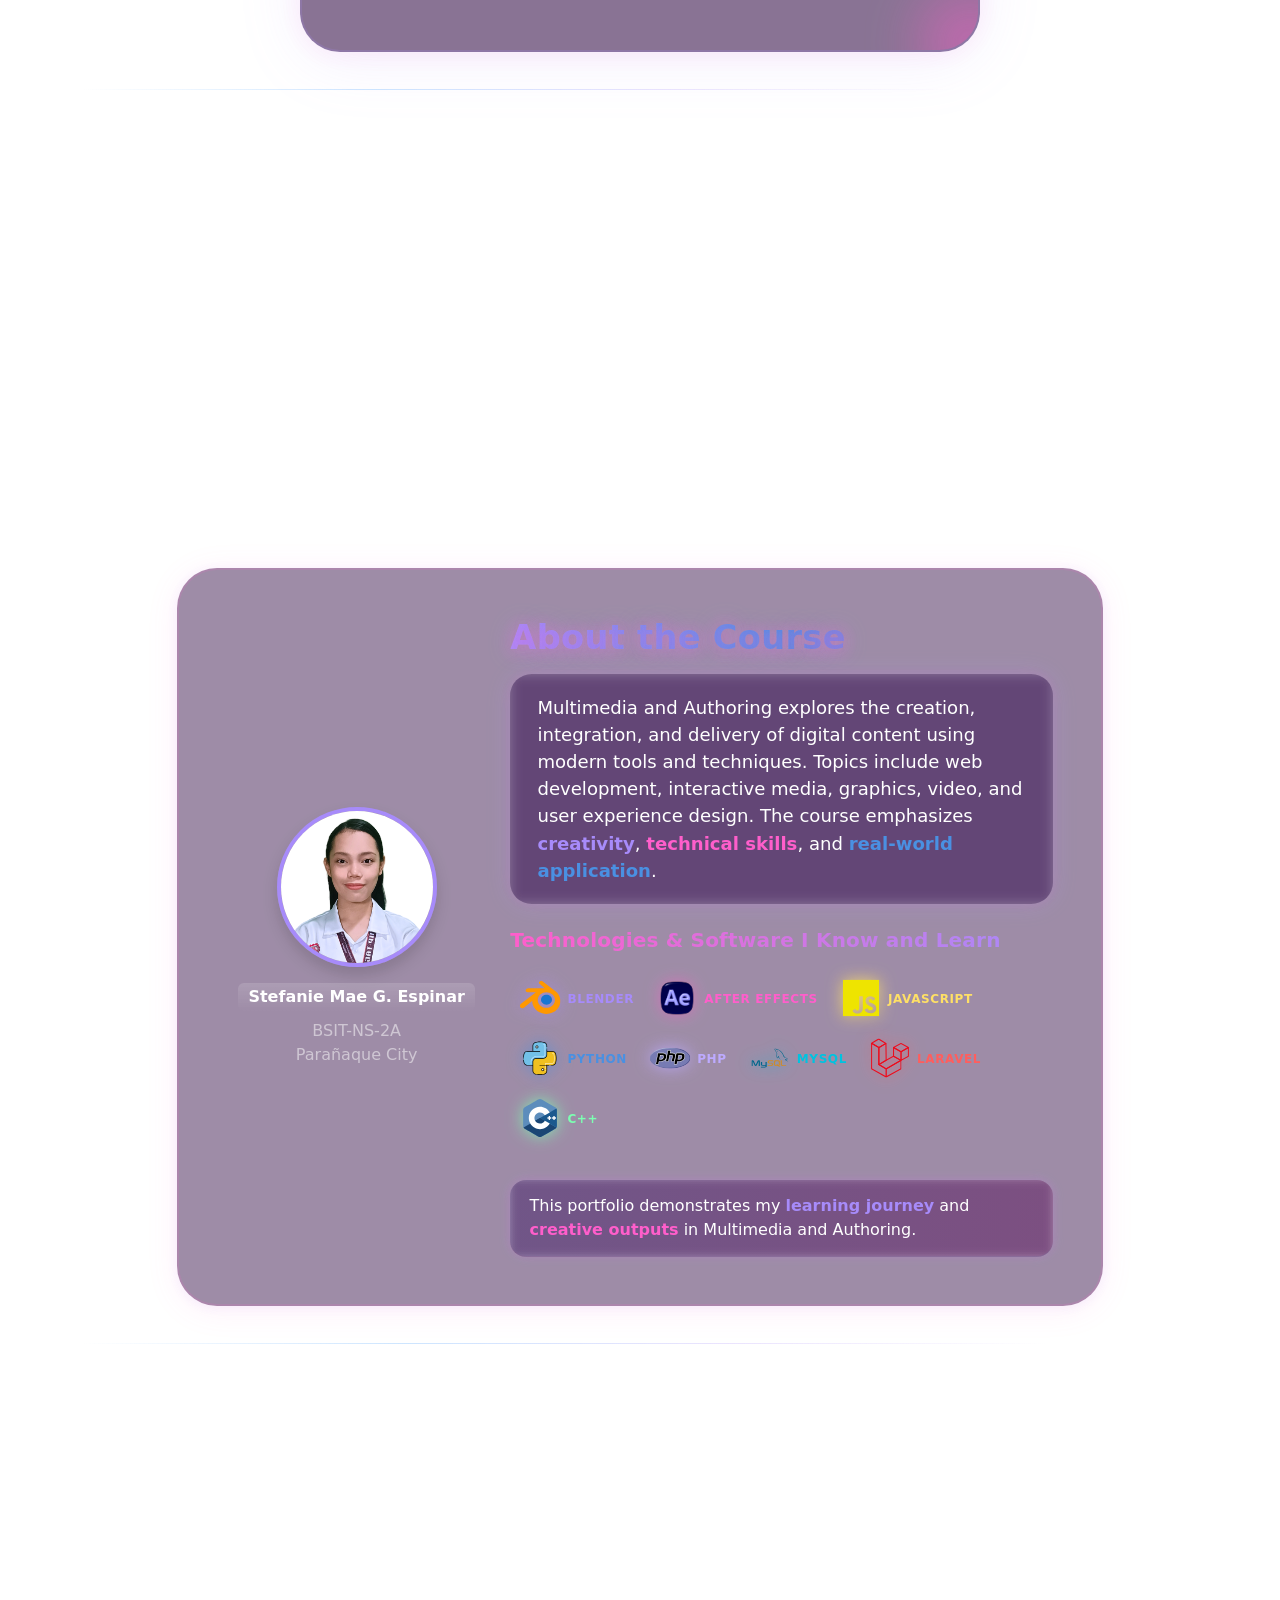
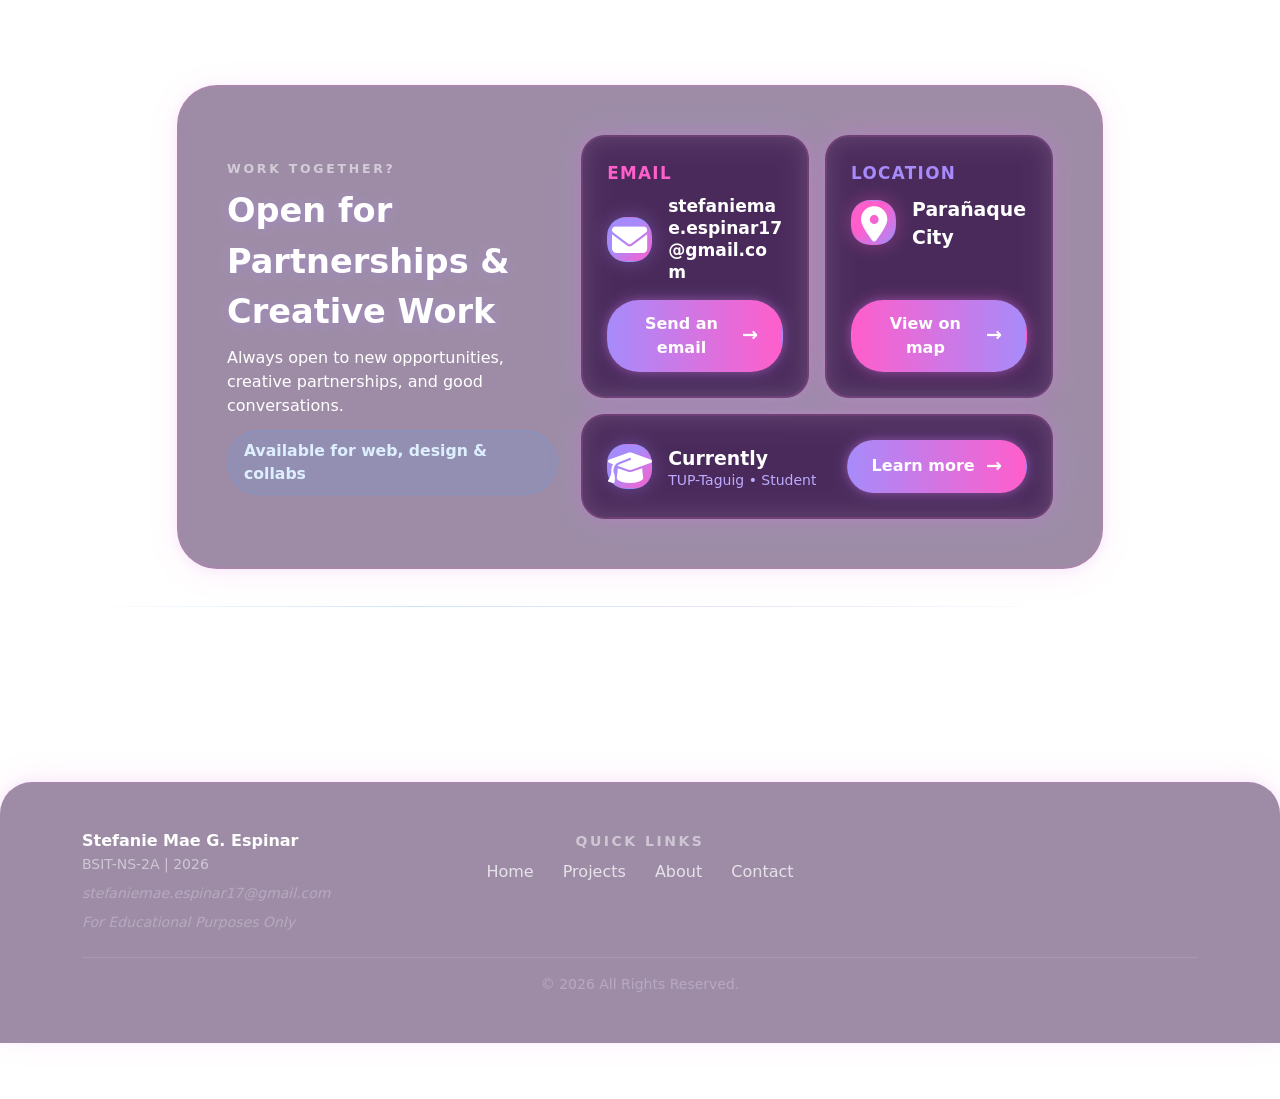
==== commit 79597892: "Added Scrolable functionality" ====
--- a/index.html
+++ b/index.html
@@ -246,9 +246,9 @@
                                     <div class="mt-2 text-white-50">BSIT-NS-2A<br>Parañaque City</div>
                                 </div>
                                 <div class="col-md-8">
-                                    <h3 class="mb-3" style="background:linear-gradient(90deg,#a78bfa,#4A90E2,#ff5ecb);-webkit-background-clip:text;-webkit-text-fill-color:transparent;font-weight:900;font-size:2.1rem;text-shadow:0 2px 24px #a78bfa77,0 2px 16px #ff5ecb77;letter-spacing:0.01em;">About the Course</h3>
+                                    <h3 class="mb-3" style="background:linear-gradient(90deg,#a78bfa,#4A90E2,#ff5ecb);background-clip:text;-webkit-background-clip:text;color:transparent;-webkit-text-fill-color:transparent;font-weight:900;font-size:2.1rem;text-shadow:0 2px 24px #a78bfa77,0 2px 16px #ff5ecb77;letter-spacing:0.01em;">About the Course</h3>
                                     <p class="mb-2" style="color:#fff;font-size:1.13rem;background:rgba(80,40,120,0.18);border-radius:1.2em;padding:1.1em 1.5em;box-shadow:0 0 24px #a78bfa33,0 0 12px #ff5ecb22;backdrop-filter:blur(6px);font-weight:500;">Multimedia and Authoring explores the creation, integration, and delivery of digital content using modern tools and techniques. Topics include web development, interactive media, graphics, video, and user experience design. The course emphasizes <span style="color:#a78bfa;font-weight:700;">creativity</span>, <span style="color:#ff5ecb;font-weight:700;">technical skills</span>, and <span style="color:#4A90E2;font-weight:700;">real-world application</span>.</p>
-                                    <h4 class="mt-4 mb-2" style="background:linear-gradient(90deg,#ff5ecb,#a78bfa);-webkit-background-clip:text;-webkit-text-fill-color:transparent;font-weight:800;font-size:1.25rem;letter-spacing:0.01em;">Technologies & Software I Know and Learn</h4>
+                                    <h4 class="mt-4 mb-2" style="background:linear-gradient(90deg,#ff5ecb,#a78bfa);background-clip:text;-webkit-background-clip:text;color:transparent;-webkit-text-fill-color:transparent;font-weight:800;font-size:1.25rem;letter-spacing:0.01em;">Technologies & Software I Know and Learn</h4>
                                     <ul class="list-inline mb-0" style="padding:0.5em 0 0.5em 0;">
                                         <li class="list-inline-item m-2"><img src="assets/logos/blender.svg" alt="Blender" style="width:44px;filter:drop-shadow(0 0 8px #a78bfa88);"> <span class="tech-label" style="color:#a78bfa;font-weight:700;">Blender</span></li>
                                         <li class="list-inline-item m-2"><img src="assets/logos/after-effects.svg" alt="After Effects" style="width:44px;filter:drop-shadow(0 0 8px #ff5ecb88);"> <span class="tech-label" style="color:#ff5ecb;font-weight:700;">After Effects</span></li>
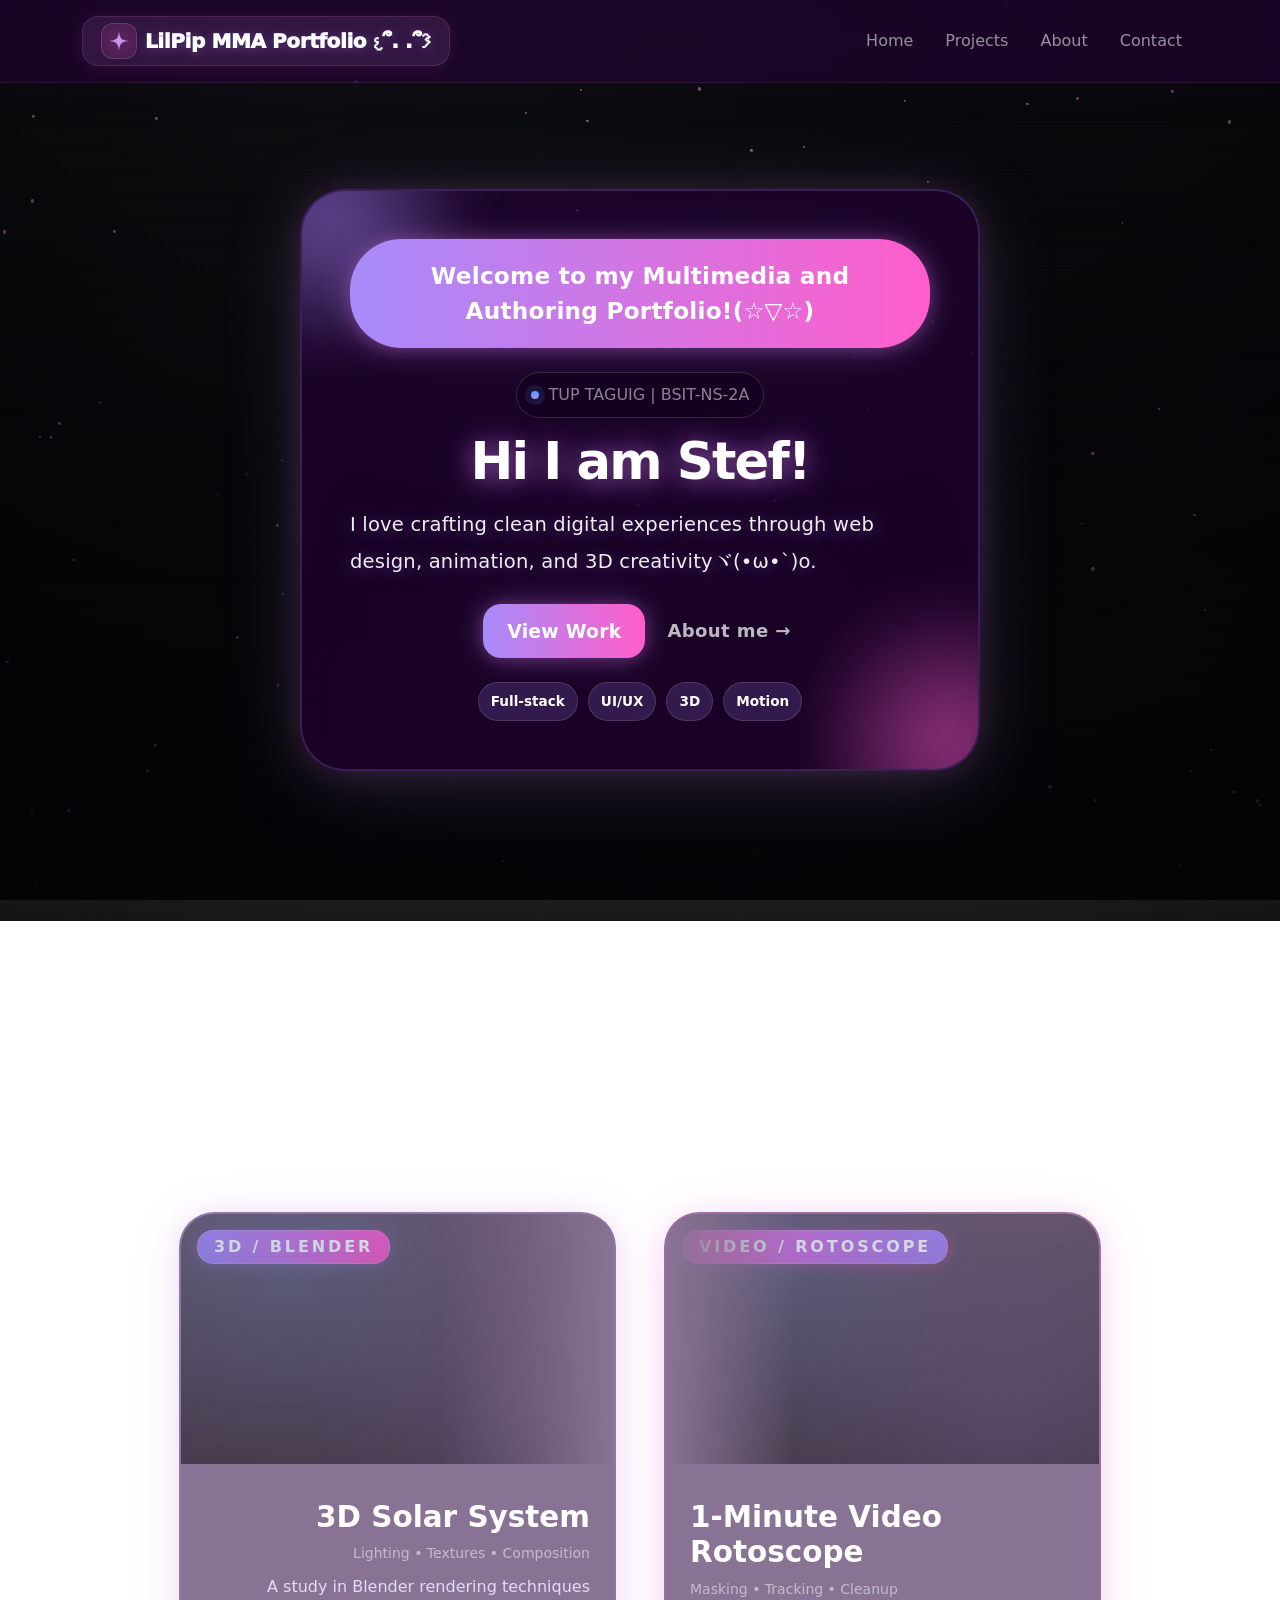
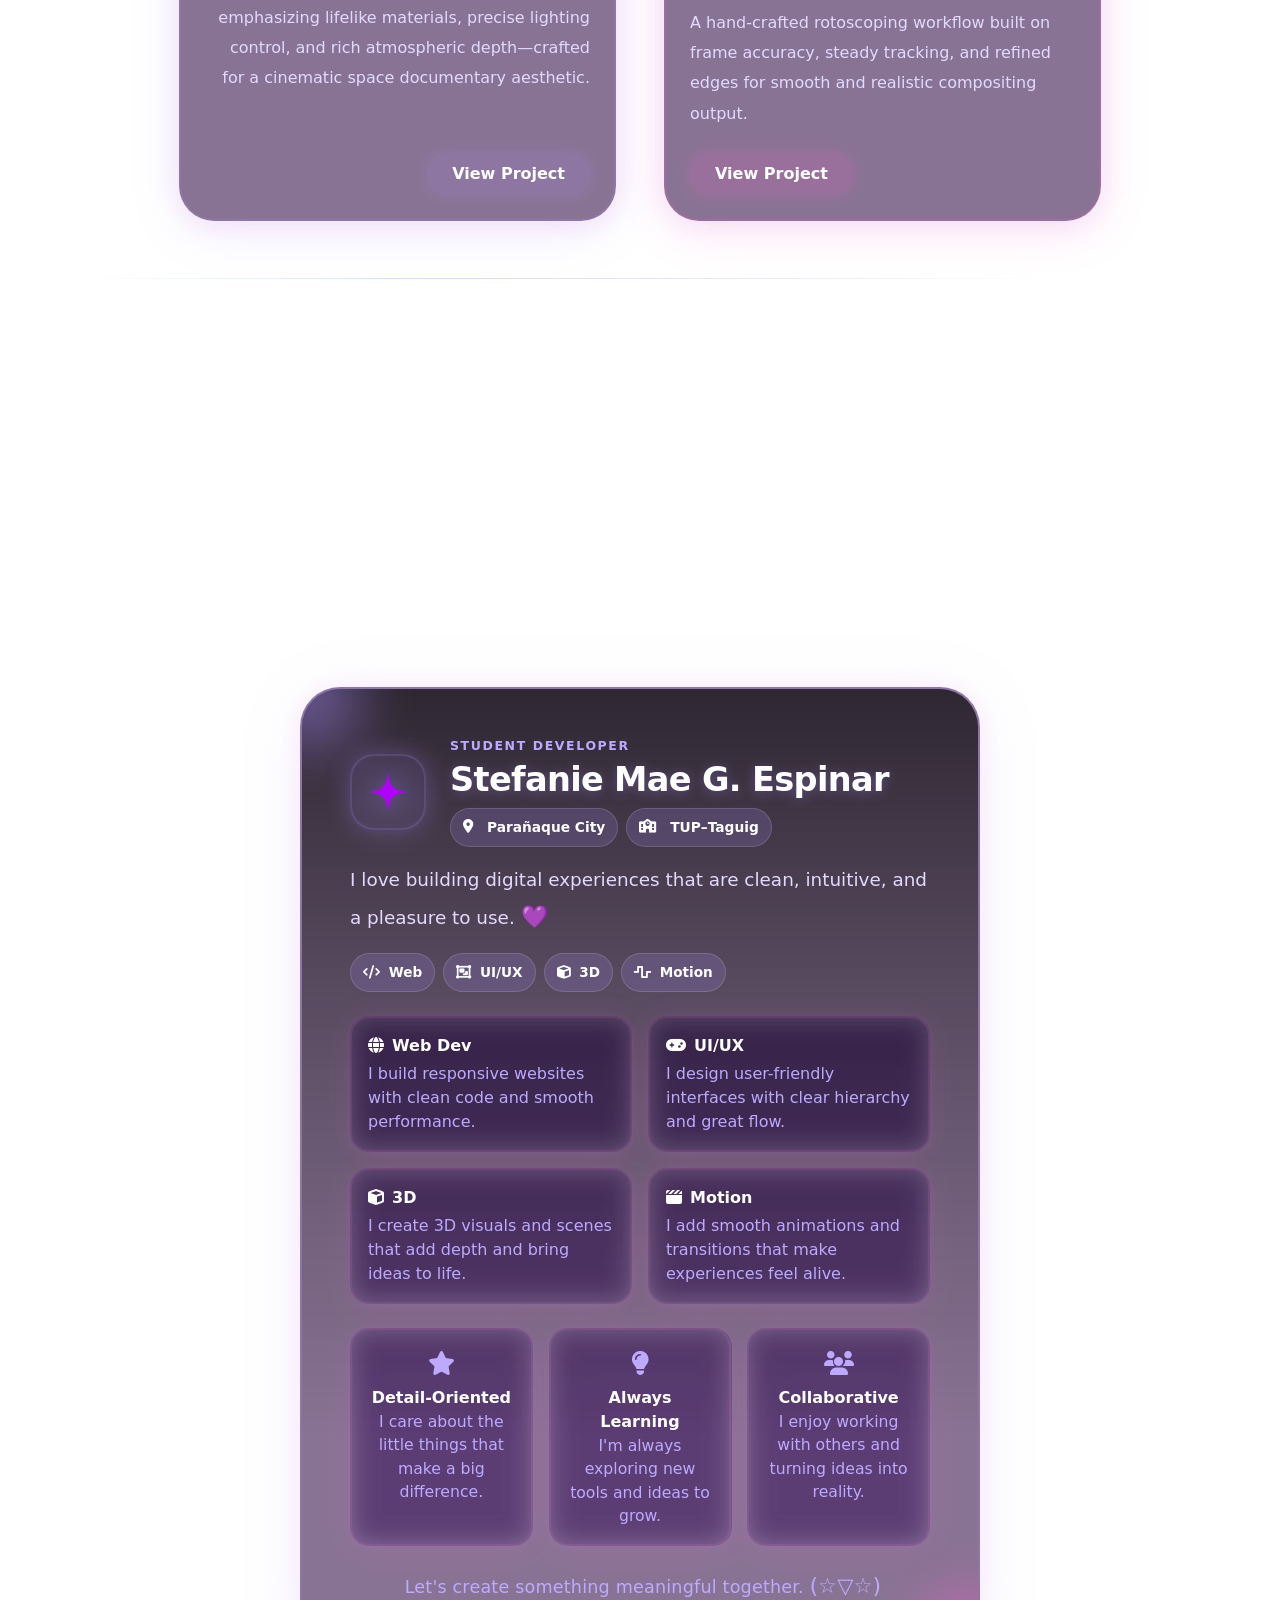
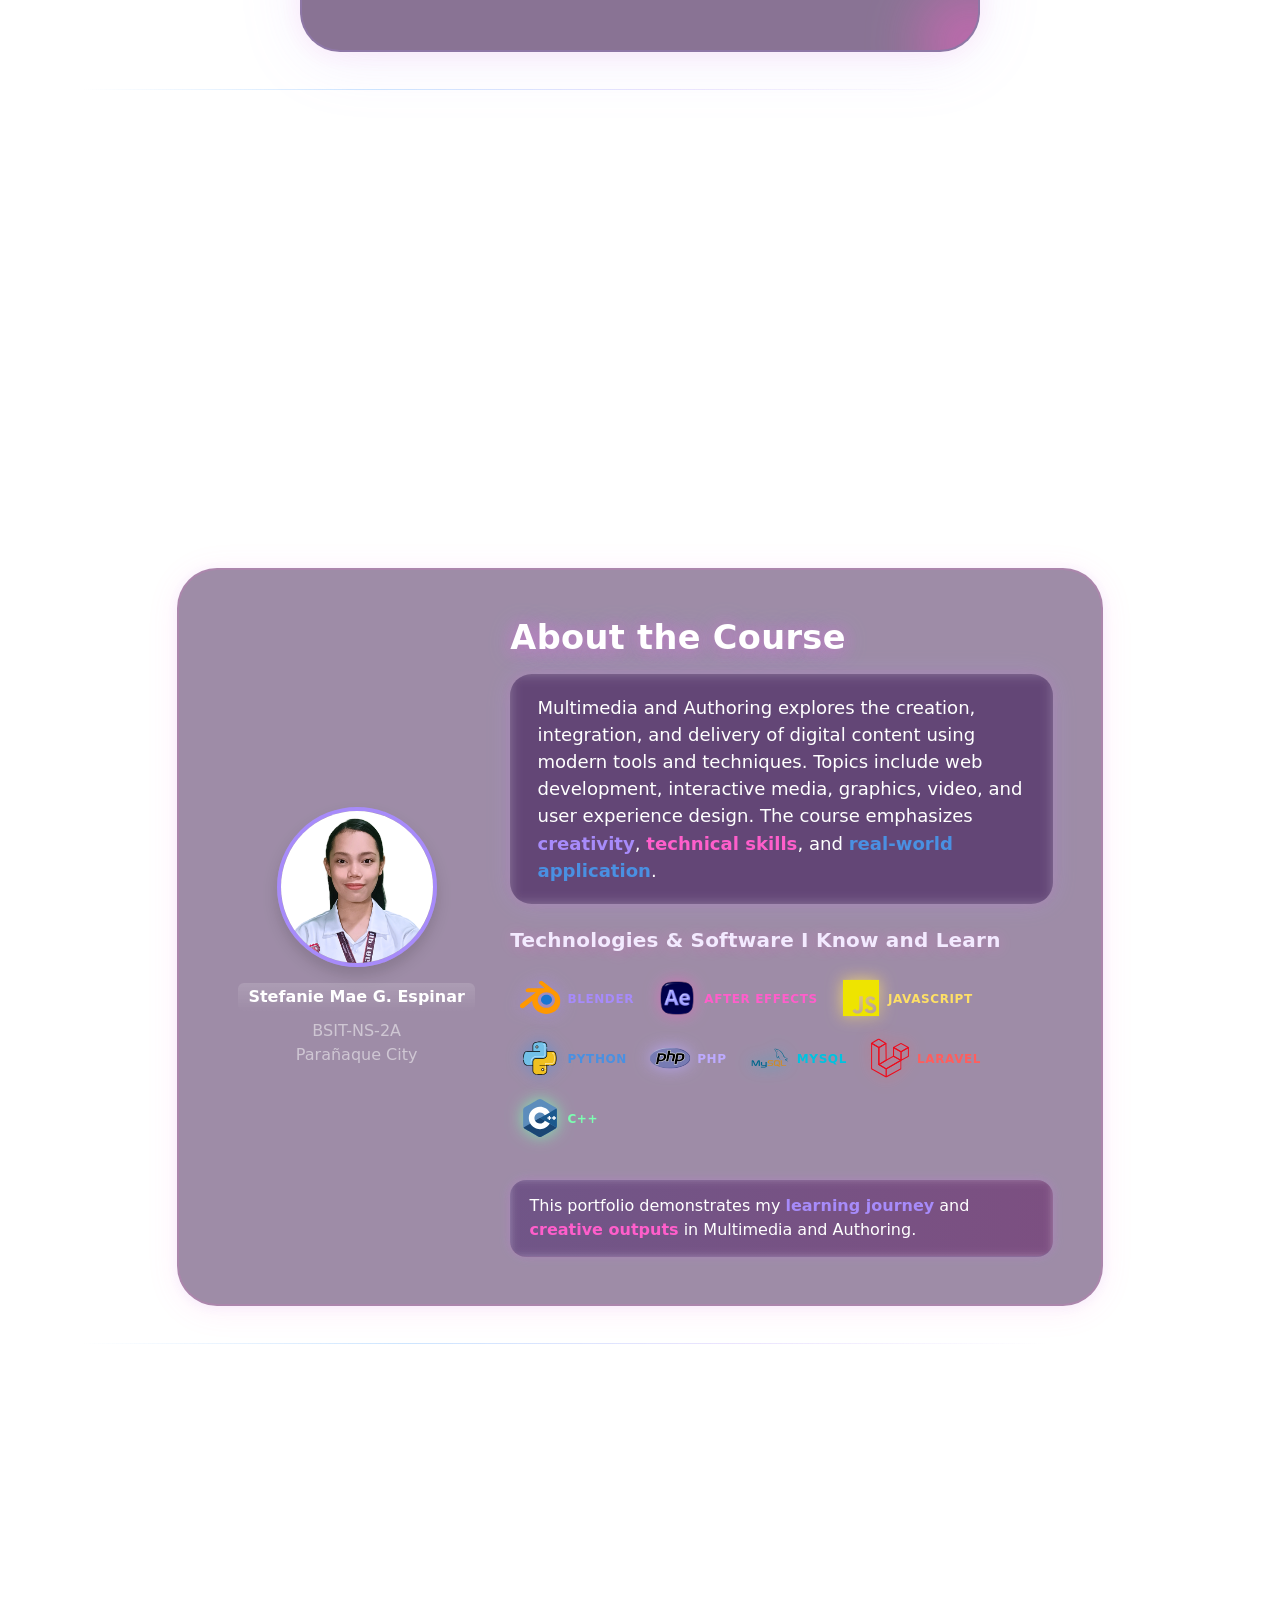
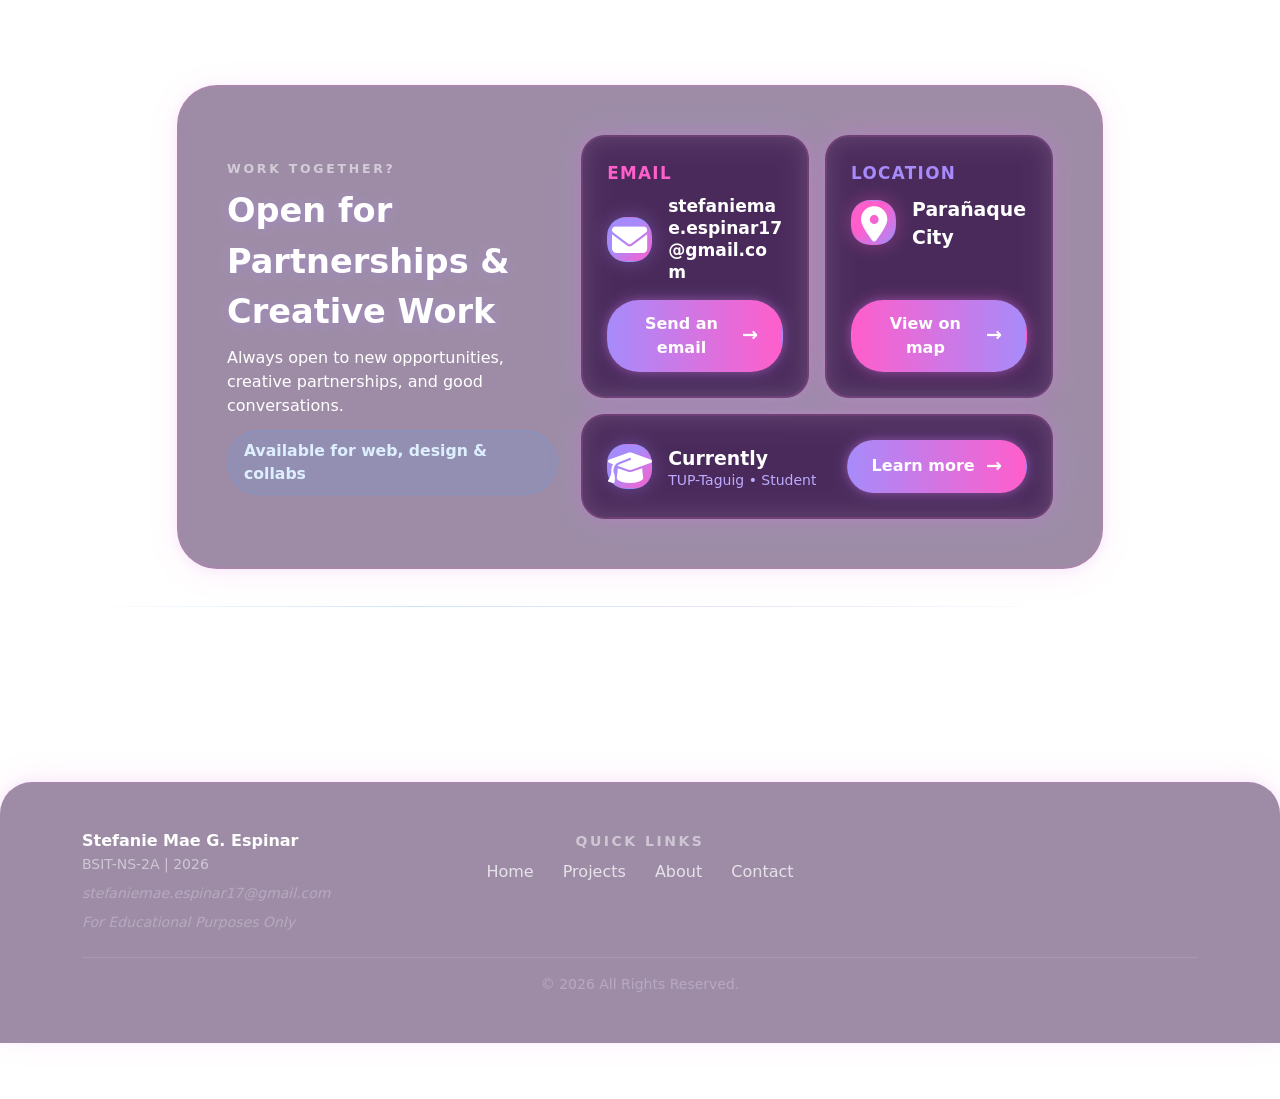
==== commit 252925a4: "update" ====
--- a/index.html
+++ b/index.html
@@ -246,9 +246,9 @@
                                     <div class="mt-2 text-white-50">BSIT-NS-2A<br>Parañaque City</div>
                                 </div>
                                 <div class="col-md-8">
-                                    <h3 class="mb-3" style="background:linear-gradient(90deg,#a78bfa,#4A90E2,#ff5ecb);background-clip:text;-webkit-background-clip:text;color:transparent;-webkit-text-fill-color:transparent;font-weight:900;font-size:2.1rem;text-shadow:0 2px 24px #a78bfa77,0 2px 16px #ff5ecb77;letter-spacing:0.01em;">About the Course</h3>
+                                    <h3 class="mb-3" style="color:#fff;font-weight:900;font-size:2.1rem;text-shadow:0 2px 24px #a78bfa77,0 2px 16px #ff5ecb77;letter-spacing:0.01em;">About the Course</h3>
                                     <p class="mb-2" style="color:#fff;font-size:1.13rem;background:rgba(80,40,120,0.18);border-radius:1.2em;padding:1.1em 1.5em;box-shadow:0 0 24px #a78bfa33,0 0 12px #ff5ecb22;backdrop-filter:blur(6px);font-weight:500;">Multimedia and Authoring explores the creation, integration, and delivery of digital content using modern tools and techniques. Topics include web development, interactive media, graphics, video, and user experience design. The course emphasizes <span style="color:#a78bfa;font-weight:700;">creativity</span>, <span style="color:#ff5ecb;font-weight:700;">technical skills</span>, and <span style="color:#4A90E2;font-weight:700;">real-world application</span>.</p>
-                                    <h4 class="mt-4 mb-2" style="background:linear-gradient(90deg,#ff5ecb,#a78bfa);background-clip:text;-webkit-background-clip:text;color:transparent;-webkit-text-fill-color:transparent;font-weight:800;font-size:1.25rem;letter-spacing:0.01em;">Technologies & Software I Know and Learn</h4>
+                                    <h4 class="mt-4 mb-2" style="color:#f3eaff;font-weight:800;font-size:1.25rem;letter-spacing:0.01em;text-shadow:0 2px 16px #ff5ecb55;">Technologies & Software I Know and Learn</h4>
                                     <ul class="list-inline mb-0" style="padding:0.5em 0 0.5em 0;">
                                         <li class="list-inline-item m-2"><img src="assets/logos/blender.svg" alt="Blender" style="width:44px;filter:drop-shadow(0 0 8px #a78bfa88);"> <span class="tech-label" style="color:#a78bfa;font-weight:700;">Blender</span></li>
                                         <li class="list-inline-item m-2"><img src="assets/logos/after-effects.svg" alt="After Effects" style="width:44px;filter:drop-shadow(0 0 8px #ff5ecb88);"> <span class="tech-label" style="color:#ff5ecb;font-weight:700;">After Effects</span></li>
--- a/style/main.css
+++ b/style/main.css
@@ -7,7 +7,6 @@
     box-shadow: 0 8px 48px 0 #a78bfa55, 0 2px 24px 0 #ff5ecb44 !important;
     border: 2.5px solid rgba(167,139,250,0.22) !important;
     backdrop-filter: blur(18px) saturate(1.2) !important;
-    -webkit-backdrop-filter: blur(18px) saturate(1.2) !important;
     transition: box-shadow 0.3s, transform 0.3s, border 0.3s;
     position: relative;
     overflow: hidden;
@@ -74,7 +73,6 @@
     justify-content: center;
     transition: opacity 0.7s cubic-bezier(.7,.2,.2,1);
     backdrop-filter: blur(12px) saturate(1.2);
-    -webkit-backdrop-filter: blur(12px) saturate(1.2);
 }
 #loading-screen.hide {
     opacity: 0;
@@ -94,7 +92,6 @@
     max-width: 90vw;
     animation: glassPopIn 1.1s cubic-bezier(.7,.2,.2,1);
     backdrop-filter: blur(18px) saturate(1.3);
-    -webkit-backdrop-filter: blur(18px) saturate(1.3);
 }
 .glass-loader__icon {
     display: flex;
@@ -217,21 +214,12 @@
     font-weight: 900;
     font-size: .78rem;
 }
-
-        background-color: #2a003f;
-        background-image:
-            radial-gradient(circle at 20% 10%, rgba(255,0,128,.08) 0px, transparent 55%),
-            radial-gradient(circle at 85% 80%, rgba(186,0,255,.06) 0px, transparent 55%),
-            linear-gradient(180deg,#4e006e 0%, #2a003f 55%, #1a0026 100%);
-   4. NAVIGATION
-   ========================================================================== */
 .glass-nav {
     background: linear-gradient(to bottom, rgba(0,0,0,.92) 0%, rgba(0,0,0,0) 100%);
     backdrop-filter: blur(10px);
     transition: all 0.3s ease;
     position: fixed;
     overflow: hidden;
-        background: linear-gradient(90deg, #ff5ecb, #a78bfa);
 }
 
 .nav-link { position: relative; transition: color 0.25s ease; }
@@ -242,7 +230,6 @@
     height: 2px;
     bottom: 5px;
     left: 50%;
-        color: #fff;
     transition: all 0.25s ease;
 }
 .nav-link:hover::after { width: 100%; left: 0; }
@@ -255,34 +242,29 @@
 footer a:hover { color: #4da3ff !important; opacity: 1 !important; }
 footer .fab { transition: transform 0.25s ease; }
 footer a:hover .fab { transform: translateY(-3px); }
-
-        color: #fff;
-   6. PANELS, BUTTONS & BASIC COMPONENTS
-   ========================================================================== */
 .panel {
-        background: linear-gradient(180deg, #ff5ecb, #a78bfa);
+    background: radial-gradient(circle at 25% 20%, rgba(255,94,203,.14), transparent 55%), radial-gradient(circle at 78% 75%, rgba(167,139,250,.12), transparent 55%), linear-gradient(180deg, rgba(0,0,0,.10), rgba(0,0,0,.35));
     border: 1px solid rgba(255,255,255,.10);
     border-radius: 18px;
-    box-shadow: 0 22px 70px rgba(0,0,0,.55);
-        border-color: rgba(255,94,203,.35);
+    box-shadow: 0 26px 85px rgba(0,0,0,.68), 0 0 40px rgba(77,163,255,.16), 0 0 40px rgba(167,139,250,.12);
+    color: #06101f;
+}
 
 .btn-hero {
     border: 1px solid rgba(255,255,255,.14);
     border-radius: 18px !important;
     padding: 16px 24px;
-        background: linear-gradient(180deg, #ff5ecb, #a78bfa);
+    background: linear-gradient(180deg, #ff5ecb, #a78bfa);
     letter-spacing: 0.02em;
     color: #000000;
     font-weight: bold !important;
-        background: linear-gradient(90deg, transparent, rgba(255,94,203,.28), rgba(167,139,250,.24), transparent);
     box-shadow:
         0 18px 60px rgba(0,0,0,.55),
         0 0 0 1px rgba(77,163,255,.12);
     transition: transform .25s ease, box-shadow .25s ease, filter .25s ease;
 }
-        background: radial-gradient(circle at 25% 20%, rgba(255,94,203,.14), transparent 55%),
-                    radial-gradient(circle at 78% 75%, rgba(167,139,250,.12), transparent 55%),
-                    linear-gradient(180deg, rgba(0,0,0,.10), rgba(0,0,0,.35));
+.btn-hero:hover {
+    background: linear-gradient(90deg, transparent, rgba(255,94,203,.28), rgba(167,139,250,.24), transparent);
     box-shadow:
         0 26px 85px rgba(0,0,0,.68),
         0 0 40px rgba(77,163,255,.16),
